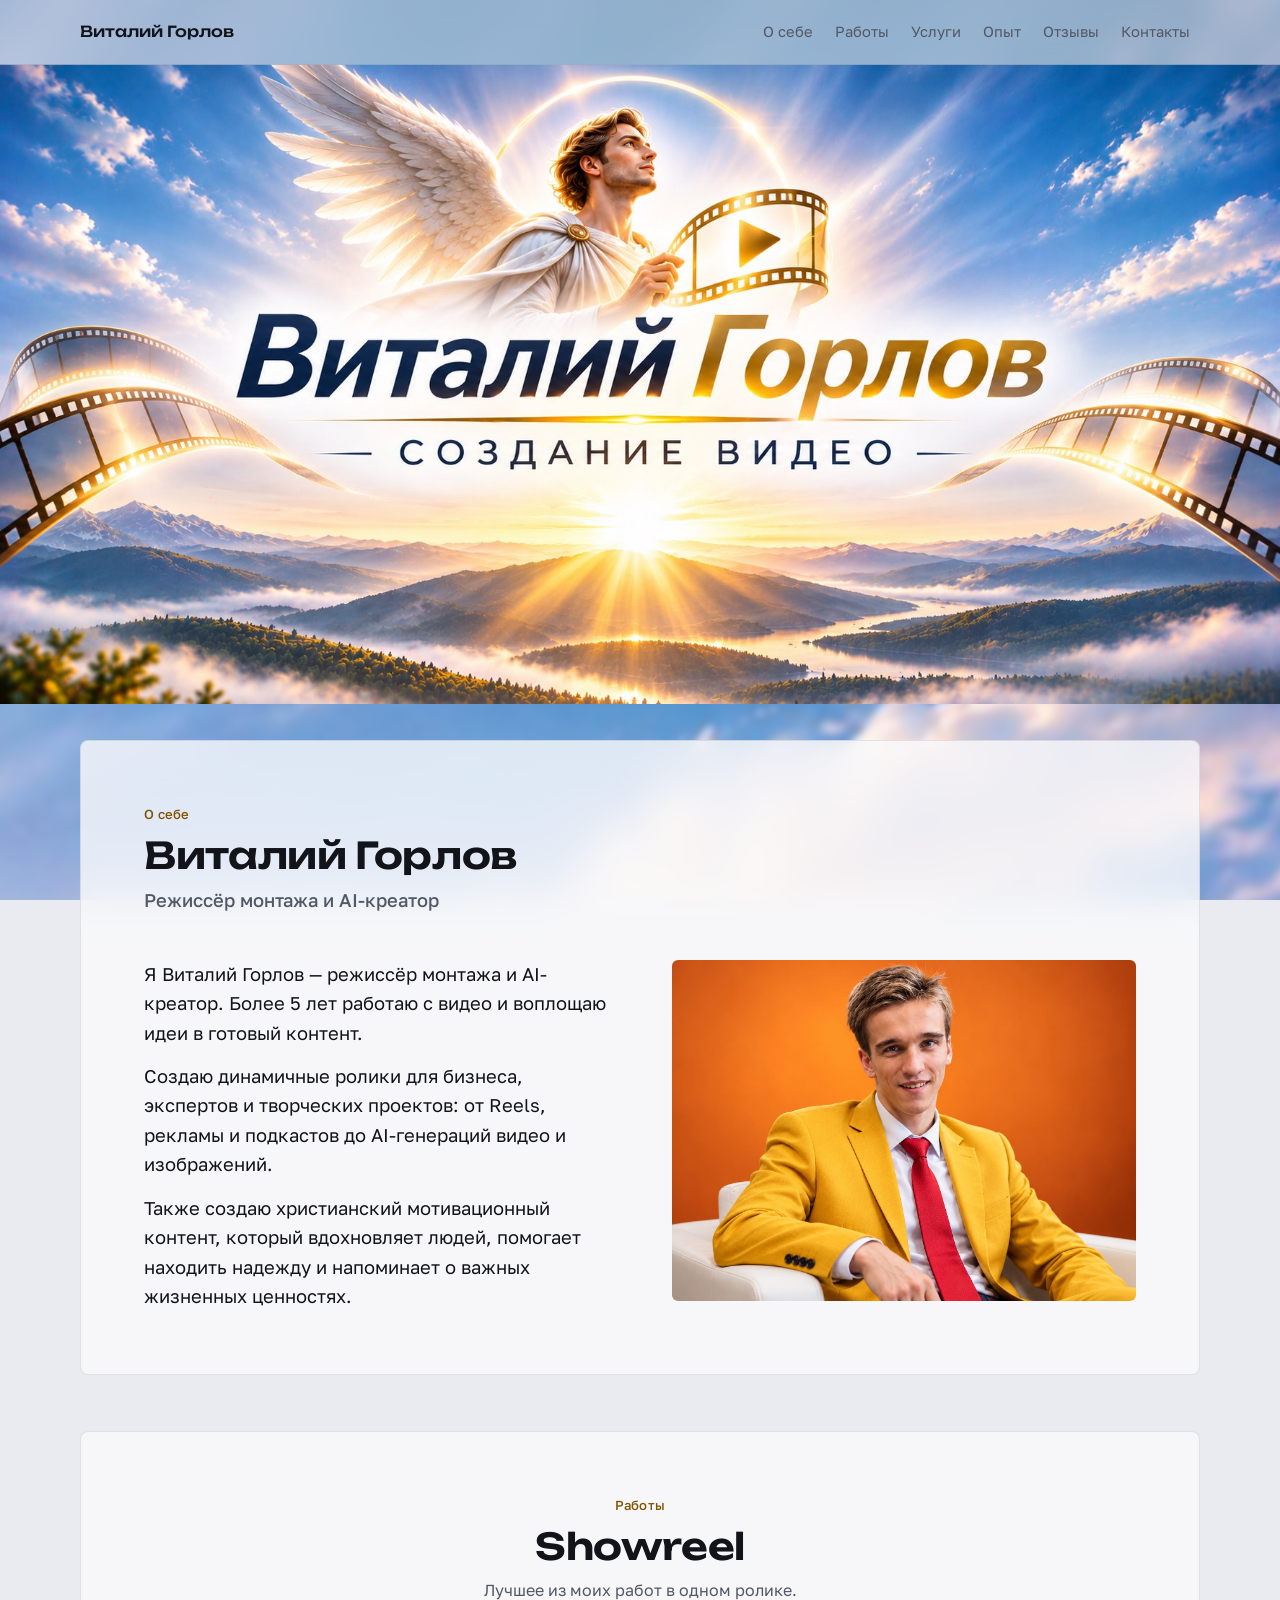
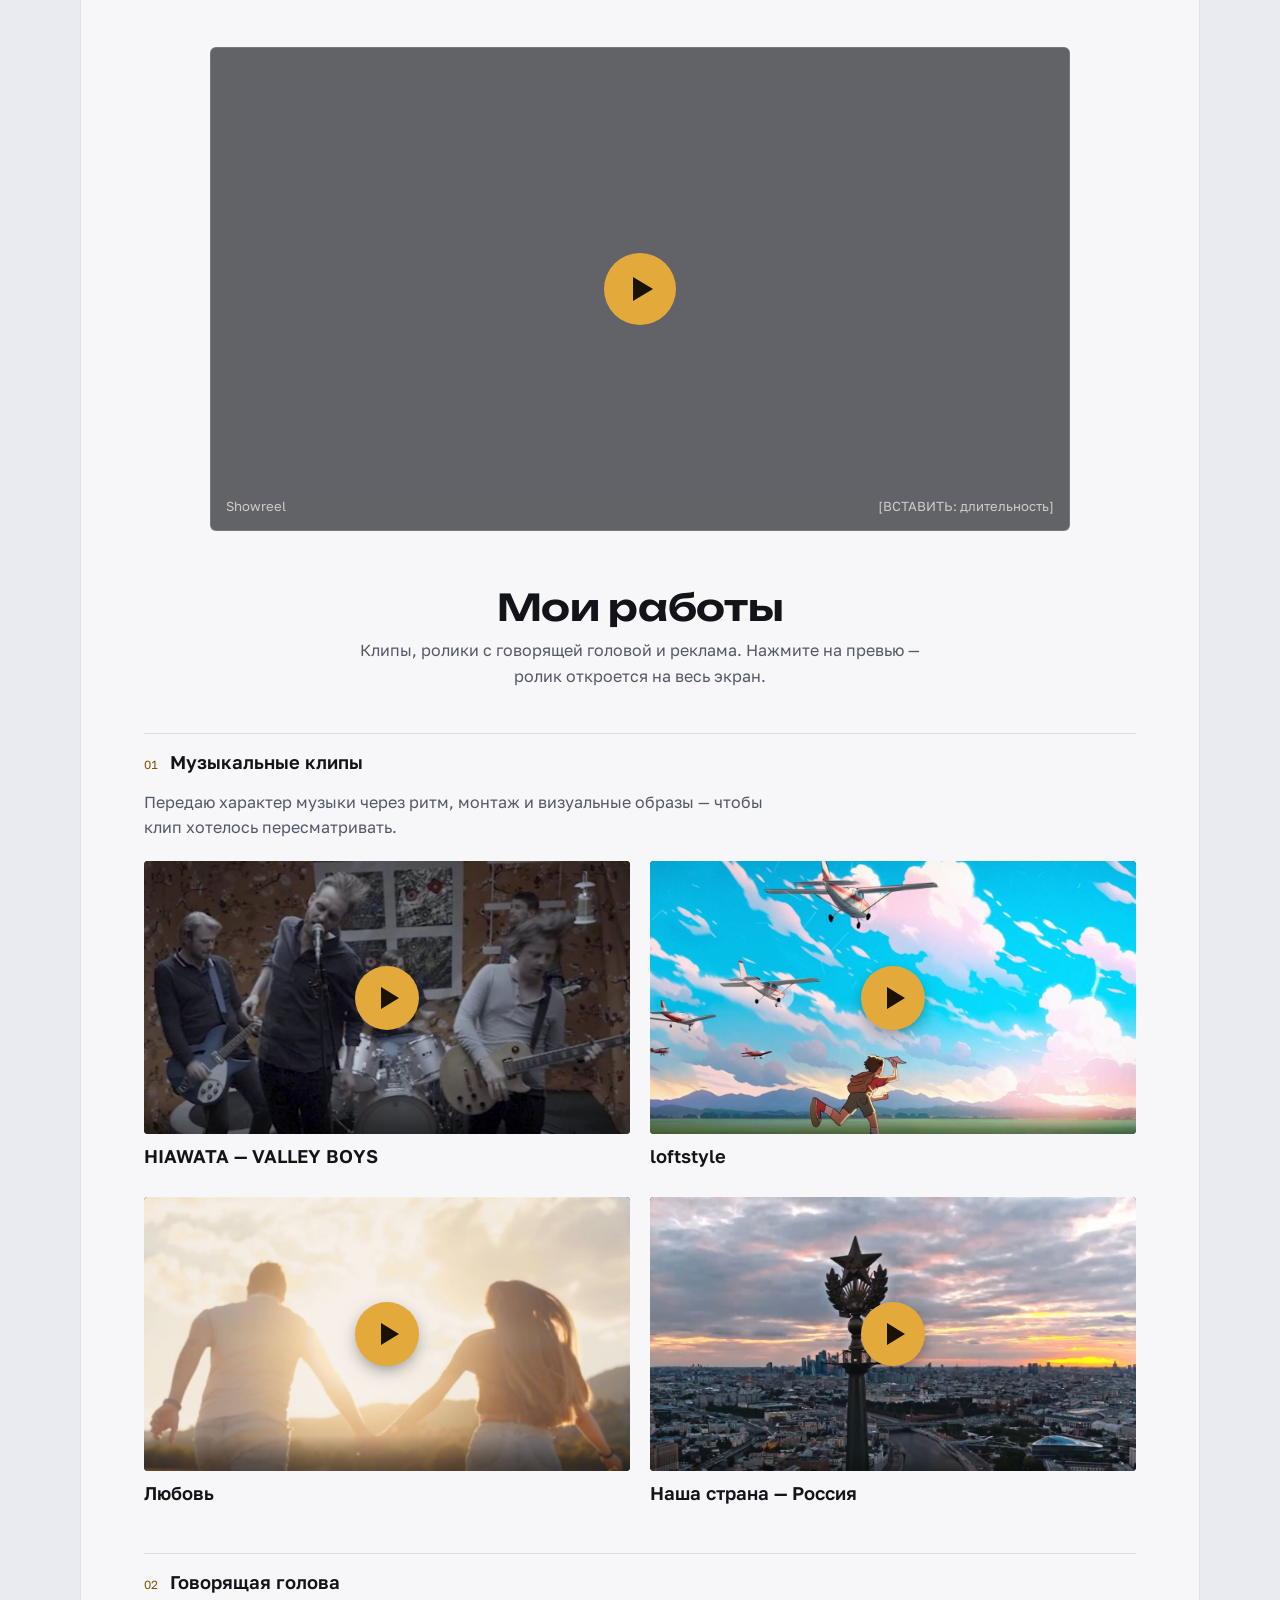
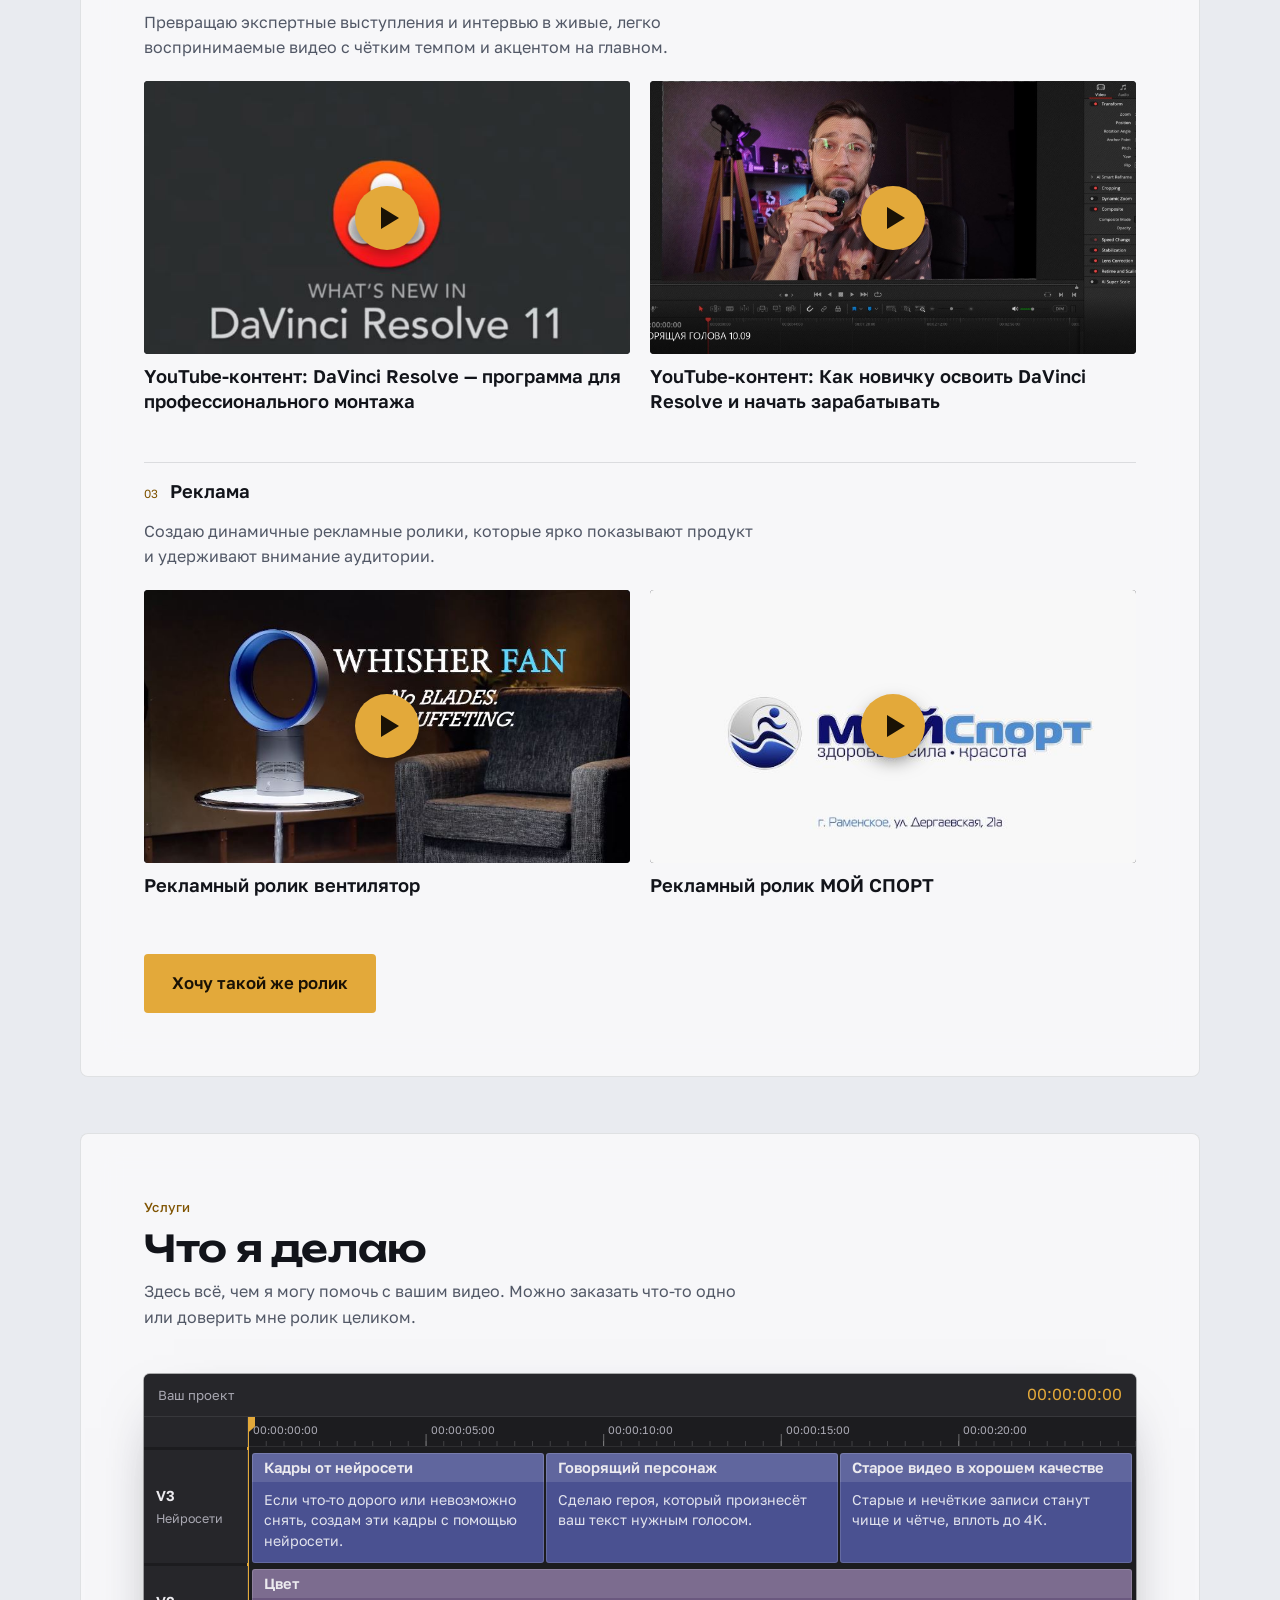
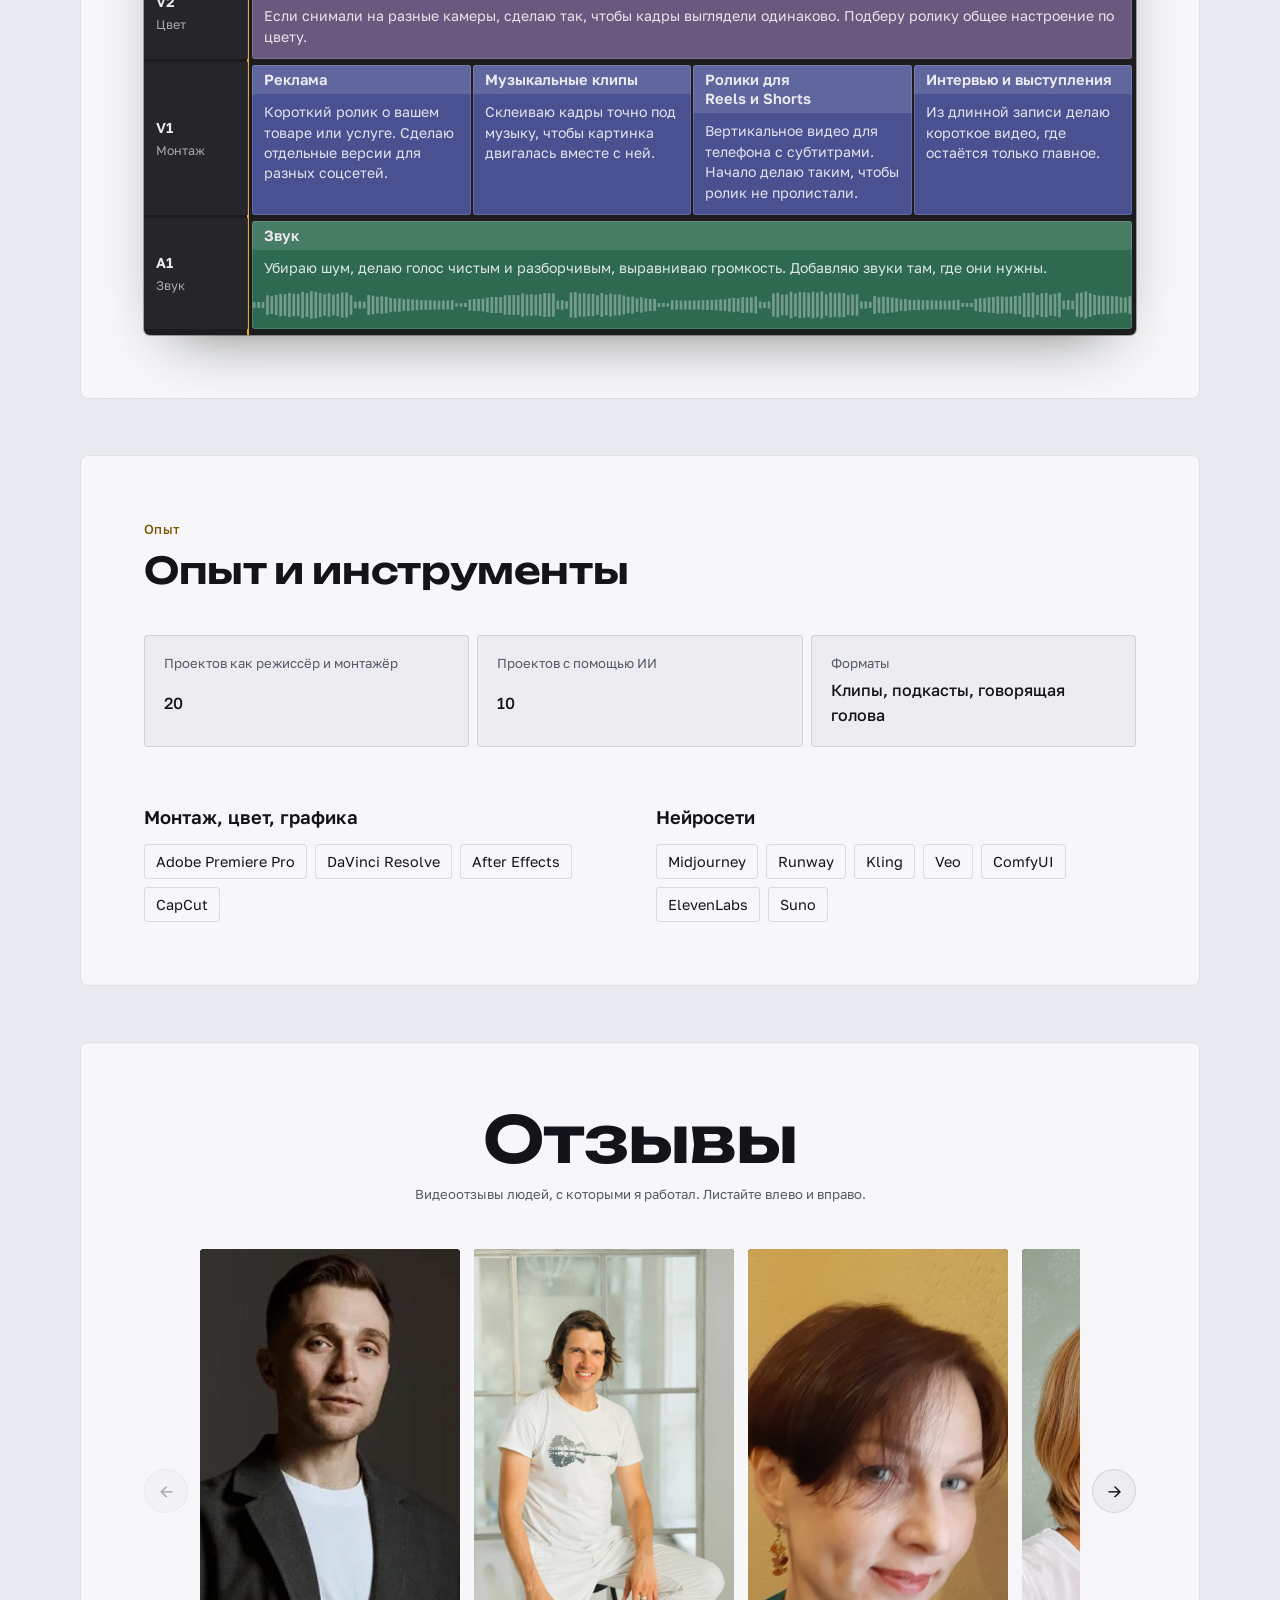
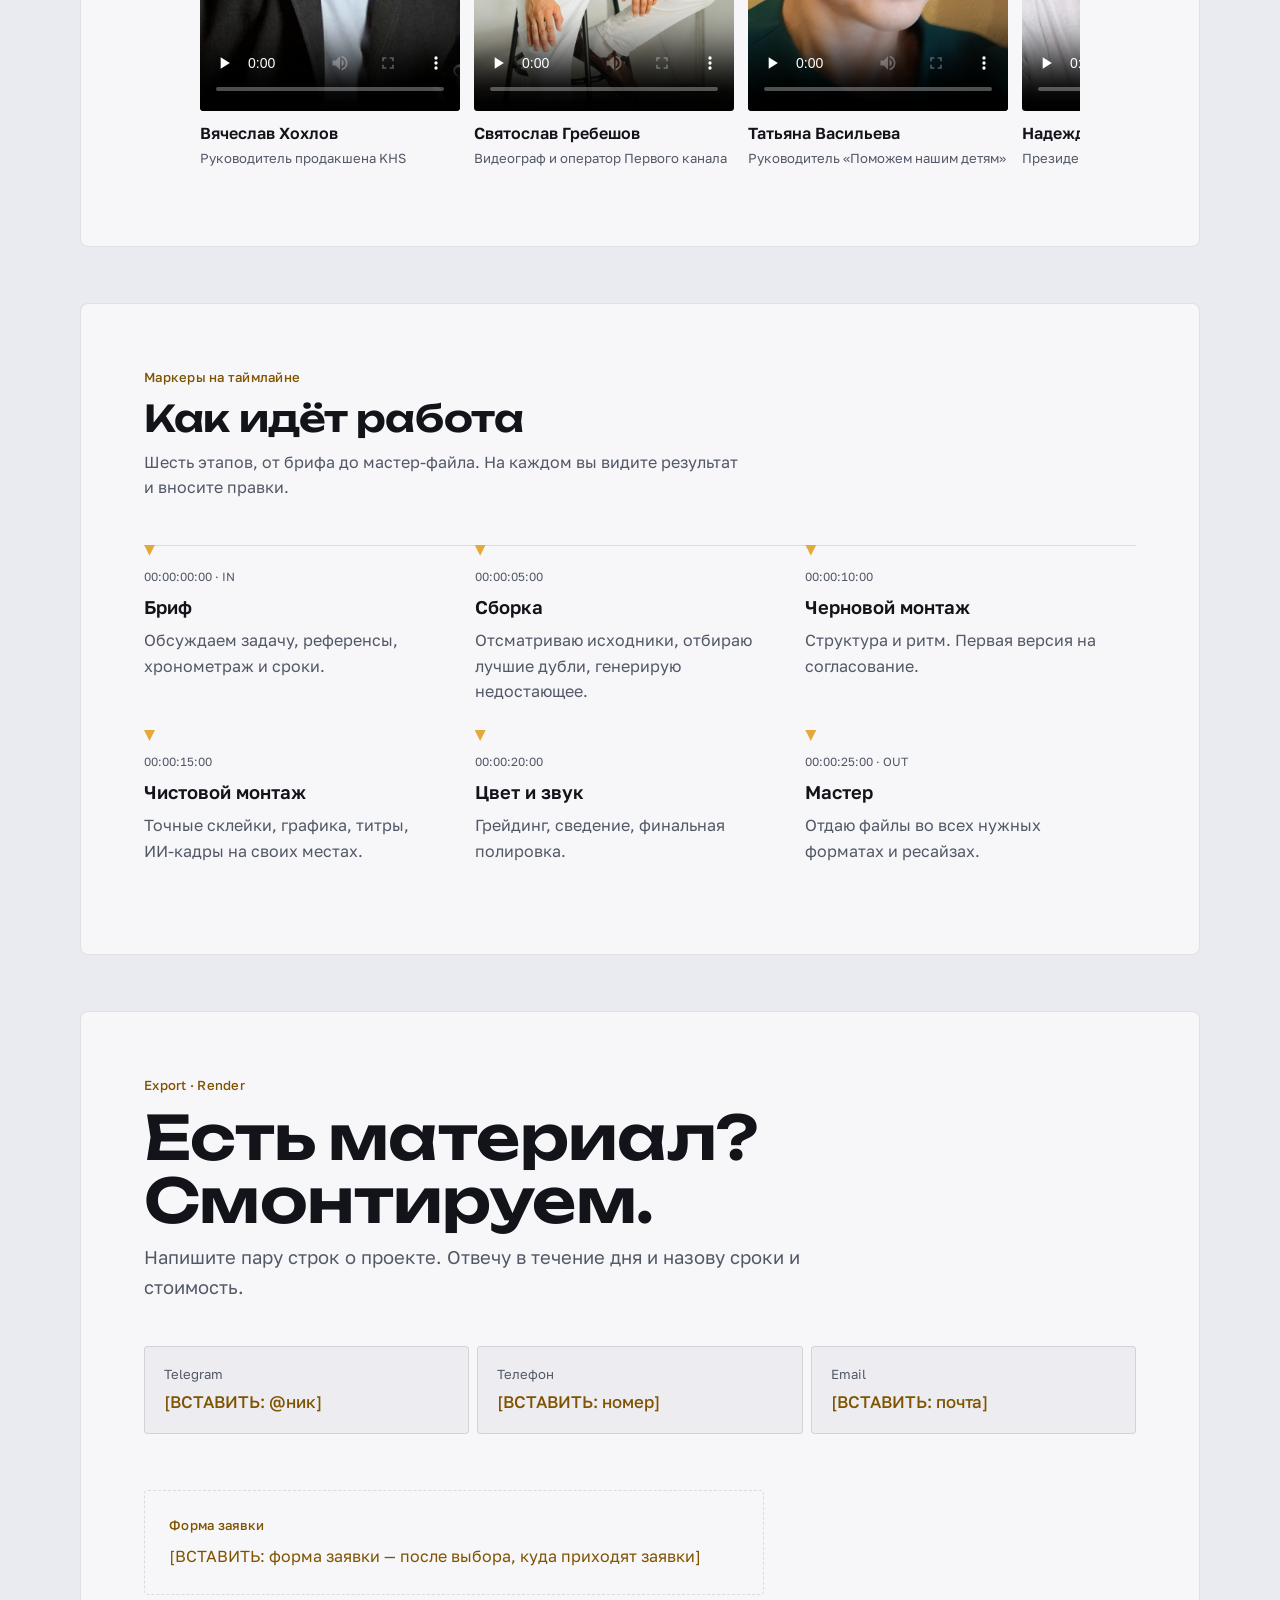
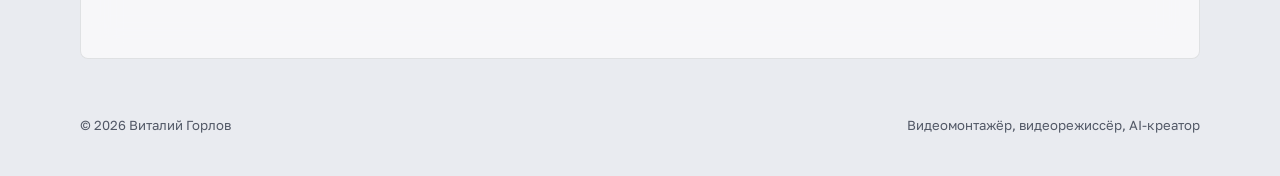
==== index.html @ f4f794f4 "Услуги: монтажная лента в стиле Premiere, простые тексты, указатель едет при прокрутке Co-Authored-B" ====
<!doctype html>
<html lang="ru">
<meta charset="utf-8">
<meta name="viewport" content="width=device-width, initial-scale=1">
<title>Виталий Горлов</title>
<meta name="claude:viewport-fit-sides" content="cover">
<meta name="description" content="Виталий Горлов — режиссёр монтажа и ИИ-креатор.">
<link rel="preconnect" href="https://fonts.googleapis.com">
<link rel="preconnect" href="https://fonts.gstatic.com" crossorigin>
<link rel="stylesheet" href="https://fonts.googleapis.com/css2?family=Unbounded:wght@500;600&family=Golos+Text:wght@400;500;600&display=swap">
<link rel="stylesheet" href="assets/site.css">

<!-- Сцена за страницей: баннер с ангелом на первом экране, при прокрутке он растворяется и остаётся небо. Разделы проплывают над сценой. -->
<div class="space" aria-hidden="true">
  <img class="space-sky" src="img/sky.jpg" width="1600" height="1153" alt="">
  <img class="space-img" src="img/hero-angel.jpg" width="1774" height="887" alt="" fetchpriority="high">
  <div class="space-floor"></div>
  <div class="space-shade"></div>
</div>

<header class="site-head">
  <div class="wrap bar">
    <a class="brand" href="#top">Виталий Горлов</a>
    <nav aria-label="Разделы страницы">
      <a href="#about">О себе</a>
      <a href="#works">Работы</a>
      <a href="#services">Услуги</a>
      <a href="#experience">Опыт</a>
      <a href="#reviews">Отзывы</a>
      <a href="#contact">Контакты</a>
    </nav>
  </div>
</header>

<main>
<div class="hero" id="top">
  <!-- имя и «Создание видео» нарисованы на баннере; заголовок для поисковиков и экранных дикторов -->
  <h1 class="sr-only">Виталий Горлов — создание видео</h1>
  <a class="cue" href="#about" aria-label="Листать вниз">↓</a>
</div>

<section id="about">
  <div class="wrap">
    <div class="sec-head">
      <span class="label">О себе</span>
      <h2>Виталий Горлов</h2>
      <p class="subtitle">Режиссёр монтажа и AI-креатор</p>
    </div>
    <div class="about">
      <div class="prose">
        <p>Я Виталий Горлов — режиссёр монтажа и AI-креатор. Более 5 лет работаю с видео и воплощаю идеи в готовый контент.</p>
        <p>Создаю динамичные ролики для бизнеса, экспертов и творческих проектов: от Reels, рекламы и подкастов до AI-генераций видео и изображений.</p>
        <p>Также создаю христианский мотивационный контент, который вдохновляет людей, помогает находить надежду и напоминает о важных жизненных ценностях.</p>
      </div>
      <img class="about-photo" src="о%20себе/vitaliy-gorlov.jpg" width="1463" height="1075" alt="Виталий Горлов" loading="lazy">
    </div>
  </div>
</section>

<section id="works">
  <div class="wrap">
    <div class="stack">
      <div class="showreel" id="showreel">
        <div class="sec-head center">
          <span class="label">Работы</span>
          <h2>Showreel</h2>
          <p>Лучшее из моих работ в одном ролике.</p>
        </div>
        <!-- ВСТАВИТЬ: ссылку на showreel (YouTube / VK Видео / Rutube) в href и добавить target="_blank" rel="noopener" -->
        <a class="greet" href="#" aria-label="Смотреть showreel">
          <span class="play" aria-hidden="true"></span>
          <span class="greet-cap"><span>Showreel</span><span>[ВСТАВИТЬ: длительность]</span></span>
        </a>
      </div>

      <div>
      <div class="sec-head center">
        <h2>Мои работы</h2>
        <p>Клипы, ролики с говорящей головой и реклама. Нажмите на превью — ролик откроется на весь экран.</p>
      </div>

      <!-- Три раздела по жанрам. Ролики сжаты для сайта и лежат в works/video: data-src — путь к файлу,
           по клику он сразу играет в плеере на весь экран (assets/works.js). -->
      <div class="genres">
        <div class="genre">
          <div class="genre-head"><span class="tcode">01</span><h3>Музыкальные клипы</h3></div>
          <p class="genre-desc">Передаю характер музыки через ритм, монтаж и визуальные образы — чтобы клип хотелось пересматривать.</p>
          <!-- клипы из папки «портфолио/Музыкальные клипы»; обложки владельца из папки «обложки видео» -->
          <ul class="work-grid two">
            <li><a class="work-card" href="works/video/hiawata.mp4" target="_blank" rel="noopener" data-src="works/video/hiawata.mp4">
              <span class="poster"><img src="img/works/hiawata.jpg" width="1280" height="700" alt="" loading="lazy"><span class="play" aria-hidden="true"></span></span>
              <span class="work-title">HIAWATA — VALLEY BOYS</span>
            </a></li>
            <li><a class="work-card" href="works/video/klip.mp4" target="_blank" rel="noopener" data-src="works/video/klip.mp4">
              <span class="poster"><img src="img/works/klip.jpg" width="1280" height="728" alt="" loading="lazy"><span class="play" aria-hidden="true"></span></span>
              <span class="work-title">loftstyle</span>
            </a></li>
            <li><a class="work-card" href="works/video/lyubov.mp4" target="_blank" rel="noopener" data-src="works/video/lyubov.mp4">
              <span class="poster"><img src="img/works/lyubov.jpg" width="1280" height="643" alt="" loading="lazy"><span class="play" aria-hidden="true"></span></span>
              <span class="work-title">Любовь</span>
            </a></li>
            <li><a class="work-card" href="works/video/rossiya.mp4" target="_blank" rel="noopener" data-src="works/video/rossiya.mp4">
              <span class="poster"><img src="img/works/rossiya.jpg" width="1280" height="659" alt="" loading="lazy"><span class="play" aria-hidden="true"></span></span>
              <span class="work-title">Наша страна — Россия</span>
            </a></li>
          </ul>
        </div>

        <!-- ролики из папки «портфолио/Говорящая голова»; превью — кадры из роликов -->
        <div class="genre">
          <div class="genre-head"><span class="tcode">02</span><h3>Говорящая голова</h3></div>
          <p class="genre-desc">Превращаю экспертные выступления и интервью в живые, легко воспринимаемые видео с чётким темпом и акцентом на главном.</p>
          <ul class="work-grid two">
            <li><a class="work-card" href="works/video/head-davinci.mp4" target="_blank" rel="noopener" data-src="works/video/head-davinci.mp4">
              <span class="poster"><img src="img/works/head-davinci.jpg" width="726" height="469" alt="" loading="lazy"><span class="play" aria-hidden="true"></span></span>
              <span class="work-title">YouTube-контент: DaVinci Resolve — программа для профессионального монтажа</span>
            </a></li>
            <li><a class="work-card" href="works/video/head-1009.mp4" target="_blank" rel="noopener" data-src="works/video/head-1009.mp4">
              <span class="poster"><img src="img/works/head-1009.jpg" width="1675" height="976" alt="" loading="lazy"><span class="play" aria-hidden="true"></span></span>
              <span class="work-title">YouTube-контент: Как новичку освоить DaVinci Resolve и начать зарабатывать</span>
            </a></li>
          </ul>
        </div>

        <!-- ролики из папки «портфолио/РЕКЛАМА»; обложки владельца из папки «обложки видео/реклама» -->
        <div class="genre">
          <div class="genre-head"><span class="tcode">03</span><h3>Реклама</h3></div>
          <p class="genre-desc">Создаю динамичные рекламные ролики, которые ярко показывают продукт и удерживают внимание аудитории.</p>
          <ul class="work-grid two">
            <li><a class="work-card" href="works/video/ad-fan.mp4" target="_blank" rel="noopener" data-src="works/video/ad-fan.mp4">
              <span class="poster"><img src="img/works/ad-fan.jpg" width="776" height="433" alt="" loading="lazy"><span class="play" aria-hidden="true"></span></span>
              <span class="work-title">Рекламный ролик вентилятор</span>
            </a></li>
            <li><a class="work-card" href="works/video/ad-sport.mp4" target="_blank" rel="noopener" data-src="works/video/ad-sport.mp4">
              <span class="poster"><img src="img/works/ad-sport.jpg" width="631" height="405" alt="" loading="lazy"><span class="play" aria-hidden="true"></span></span>
              <span class="work-title">Рекламный ролик МОЙ СПОРТ</span>
            </a></li>
          </ul>
        </div>
      </div>
      </div>
      <a class="btn" href="#contact">Хочу такой же ролик</a>
    </div>
  </div>
</section>

<section id="services">
  <div class="wrap">
    <div class="sec-head">
      <span class="label">Услуги</span>
      <h2>Что я делаю</h2>
      <p>Здесь всё, чем я могу помочь с вашим видео. Можно заказать что-то одно или доверить мне ролик целиком.</p>
    </div>

    <!-- Услуги в виде монтажной ленты, как в Premiere Pro: дорожки сверху вниз, клипы слева направо.
         Лента всегда тёмная, как окно программы. На узком экране она листается вбок внутри рамки. -->
    <div class="editor">
      <div class="editor-bar"><span>Ваш проект</span><span class="editor-tc">00:00:24:00</span></div>
      <div class="tl-scroll" tabindex="0" role="region" aria-label="Услуги на монтажной ленте">
        <div class="tl">
          <div class="tl-corner" aria-hidden="true"></div>
          <div class="tl-ruler" aria-hidden="true">
            <span style="--at:0">00:00:00:00</span><span style="--at:.2">00:00:05:00</span><span style="--at:.4">00:00:10:00</span><span style="--at:.6">00:00:15:00</span><span style="--at:.8">00:00:20:00</span>
          </div>

          <div class="tl-head"><b>V3</b><span>Нейросети</span></div>
          <div class="tl-lane">
            <div class="tl-clip" style="grid-column:1/5"><h3>Кадры от нейросети</h3><p>Если что-то дорого или невозможно снять, создам эти кадры с помощью нейросети.</p></div>
            <div class="tl-clip" style="grid-column:5/9"><h3>Говорящий персонаж</h3><p>Сделаю героя, который произнесёт ваш текст нужным голосом.</p></div>
            <div class="tl-clip" style="grid-column:9/13"><h3>Старое видео в хорошем качестве</h3><p>Старые и нечёткие записи станут чище и чётче, вплоть до 4K.</p></div>
          </div>

          <div class="tl-head"><b>V2</b><span>Цвет</span></div>
          <div class="tl-lane">
            <div class="tl-clip is-color" style="grid-column:1/13"><h3>Цвет</h3><p>Если снимали на разные камеры, сделаю так, чтобы кадры выглядели одинаково. Подберу ролику общее настроение по цвету.</p></div>
          </div>

          <div class="tl-head"><b>V1</b><span>Монтаж</span></div>
          <div class="tl-lane">
            <div class="tl-clip" style="grid-column:1/4"><h3>Реклама</h3><p>Короткий ролик о вашем товаре или услуге. Сделаю отдельные версии для разных соцсетей.</p></div>
            <div class="tl-clip" style="grid-column:4/7"><h3>Музыкальные клипы</h3><p>Склеиваю кадры точно под музыку, чтобы картинка двигалась вместе с ней.</p></div>
            <div class="tl-clip" style="grid-column:7/10"><h3>Ролики для Reels и Shorts</h3><p>Вертикальное видео для телефона с субтитрами. Начало делаю таким, чтобы ролик не пролистали.</p></div>
            <div class="tl-clip" style="grid-column:10/13"><h3>Интервью и выступления</h3><p>Из длинной записи делаю короткое видео, где остаётся только главное.</p></div>
          </div>

          <div class="tl-head"><b>A1</b><span>Звук</span></div>
          <div class="tl-lane">
            <div class="tl-clip is-audio" style="grid-column:1/13">
              <svg class="tl-wave" viewBox="0 0 200 40" preserveAspectRatio="none" aria-hidden="true"><path d="M0.5 17.0V23.0M1.5 16.6V23.4M2.5 16.6V23.4M3.5 9.3V30.7M4.5 10.1V29.9M5.5 8.8V31.2M6.5 7.6V32.4M7.5 8.0V32.0M8.5 6.8V33.2M9.5 7.5V32.5M10.5 7.5V32.5M11.5 5.3V34.7M12.5 6.6V33.4M13.5 4.8V35.2M14.5 5.3V34.7M15.5 6.7V33.3M16.5 8.1V31.9M17.5 7.0V33.0M18.5 8.7V31.3M19.5 7.6V32.4M20.5 6.2V33.8M21.5 6.2V33.8M22.5 9.1V30.9M23.5 16.3V23.7M24.5 15.9V24.1M25.5 16.5V23.5M26.5 8.8V31.2M27.5 9.6V30.4M28.5 10.7V29.3M29.5 10.2V29.8M30.5 10.7V29.3M31.5 12.1V27.9M32.5 12.8V27.2M33.5 12.4V27.6M34.5 13.5V26.5M35.5 13.4V26.6M36.5 13.8V26.2M37.5 14.1V25.9M38.5 14.6V25.4M39.5 14.8V25.2M40.5 14.8V25.2M41.5 14.9V25.1M42.5 15.0V25.0M43.5 15.0V25.0M44.5 14.9V25.1M45.5 14.8V25.2M46.5 18.1V21.9M47.5 18.1V21.9M48.5 17.9V22.1M49.5 14.0V26.0M50.5 13.4V26.6M51.5 13.2V26.8M52.5 13.1V26.9M53.5 12.0V28.0M54.5 11.1V28.9M55.5 11.2V28.8M56.5 11.1V28.9M57.5 9.3V30.7M58.5 9.3V30.7M59.5 9.0V31.0M60.5 9.1V30.9M61.5 7.0V33.0M62.5 8.3V31.7M63.5 8.0V32.0M64.5 8.7V31.3M65.5 7.9V32.1M66.5 6.8V33.2M67.5 6.9V33.1M68.5 7.0V33.0M69.5 15.3V24.7M70.5 14.6V25.4M71.5 15.9V24.1M72.5 6.2V33.8M73.5 5.6V34.4M74.5 7.2V32.8M75.5 7.0V33.0M76.5 7.6V32.4M77.5 7.5V32.5M78.5 9.3V30.7M79.5 6.7V33.3M80.5 8.7V31.3M81.5 7.3V32.7M82.5 8.4V31.6M83.5 8.4V31.6M84.5 9.5V30.5M85.5 10.8V29.2M86.5 10.5V29.5M87.5 12.4V27.6M88.5 11.4V28.6M89.5 12.8V27.2M90.5 13.2V26.8M91.5 13.2V26.8M92.5 17.9V22.1M93.5 17.9V22.1M94.5 18.1V21.9M95.5 14.7V25.3M96.5 14.8V25.2M97.5 14.9V25.1M98.5 15.0V25.0M99.5 15.0V25.0M100.5 15.0V25.0M101.5 14.9V25.1M102.5 14.7V25.3M103.5 14.5V25.5M104.5 14.5V25.5M105.5 14.2V25.8M106.5 13.7V26.3M107.5 13.5V26.5M108.5 12.7V27.3M109.5 12.0V28.0M110.5 12.7V27.3M111.5 11.2V28.8M112.5 11.8V28.2M113.5 11.4V28.6M114.5 10.6V29.4M115.5 16.0V24.0M116.5 16.6V23.4M117.5 16.2V23.8M118.5 7.3V32.7M119.5 6.5V33.5M120.5 8.6V31.4M121.5 8.2V31.8M122.5 5.2V34.8M123.5 7.1V32.9M124.5 5.5V34.5M125.5 5.8V34.2M126.5 6.5V33.5M127.5 5.4V34.6M128.5 6.4V33.6M129.5 5.1V34.9M130.5 8.0V32.0M131.5 6.1V33.9M132.5 6.9V33.1M133.5 6.3V33.7M134.5 6.6V33.4M135.5 9.3V30.7M136.5 8.2V31.8M137.5 8.0V32.0M138.5 16.1V23.9M139.5 15.9V24.1M140.5 16.7V23.3M141.5 10.0V30.0M142.5 11.4V28.6M143.5 10.6V29.4M144.5 11.1V28.9M145.5 11.8V28.2M146.5 12.5V27.5M147.5 13.6V26.4M148.5 13.2V26.8M149.5 14.1V25.9M150.5 14.4V25.6M151.5 14.3V25.7M152.5 14.7V25.3M153.5 14.8V25.2M154.5 14.9V25.1M155.5 15.0V25.0M156.5 15.0V25.0M157.5 14.9V25.1M158.5 14.9V25.1M159.5 14.7V25.3M160.5 14.3V25.7M161.5 17.9V22.1M162.5 17.8V22.2M163.5 17.7V22.3M164.5 13.2V26.8M165.5 12.3V27.7M166.5 12.6V27.4M167.5 11.3V28.7M168.5 11.0V29.0M169.5 10.4V29.6M170.5 10.5V29.5M171.5 10.7V29.3M172.5 10.7V29.3M173.5 9.7V30.3M174.5 9.8V30.2M175.5 6.7V33.3M176.5 7.0V33.0M177.5 6.2V33.8M178.5 9.0V31.0M179.5 7.0V33.0M180.5 6.5V33.5M181.5 8.3V31.7M182.5 7.6V32.4M183.5 6.3V33.7M184.5 15.3V24.7M185.5 14.5V25.5M186.5 15.4V24.6M187.5 7.0V33.0M188.5 6.3V33.7M189.5 5.1V34.9M190.5 6.9V33.1M191.5 8.9V31.1M192.5 9.5V30.5M193.5 9.8V30.2M194.5 9.8V30.2M195.5 10.2V29.8M196.5 10.3V29.7M197.5 11.3V28.7M198.5 11.6V28.4M199.5 10.3V29.7"/></svg>
              <h3>Звук</h3><p>Убираю шум, делаю голос чистым и разборчивым, выравниваю громкость. Добавляю звуки там, где они нужны.</p>
            </div>
          </div>

          <!-- указатель воспроизведения: едет слева направо, пока листаете страницу (assets/timeline.js) -->
          <div class="tl-playzone" aria-hidden="true"><div class="playhead"></div></div>
        </div>
      </div>
    </div>
    <p class="tl-hint">Листайте ленту вправо →</p>
  </div>
</section>

<section id="experience">
  <div class="wrap">
    <div class="sec-head">
      <span class="label">Опыт</span>
      <h2>Опыт и инструменты</h2>
    </div>
    <div class="stack">
      <dl class="facts">
        <div><dt>Проектов как режиссёр и монтажёр</dt><dd>20</dd></div>
        <div><dt>Проектов с помощью ИИ</dt><dd>10</dd></div>
        <div><dt>Форматы</dt><dd>Клипы, подкасты, говорящая голова</dd></div>
      </dl>
      <div class="tools">
        <div>
          <h3>Монтаж, цвет, графика</h3>
          <ul>
            <li>Adobe Premiere Pro</li>
            <li>DaVinci Resolve</li>
            <li>After Effects</li>
            <li>CapCut</li>
          </ul>
        </div>
        <div>
          <h3>Нейросети</h3>
          <ul>
            <li>Midjourney</li>
            <li>Runway</li>
            <li>Kling</li>
            <li>Veo</li>
            <li>ComfyUI</li>
            <li>ElevenLabs</li>
            <li>Suno</li>
          </ul>
        </div>
      </div>
    </div>
  </div>
</section>

<section id="reviews">
  <div class="wrap">
    <div class="sec-head center reviews-head">
      <h2>Отзывы</h2>
      <p>Видеоотзывы людей, с которыми я работал. Листайте влево и вправо.</p>
    </div>
    <div class="reel">
      <button class="reel-btn" type="button" data-dir="-1" aria-label="Предыдущие отзывы">←</button>
      <ul class="reel-track">
        <li class="reel-item">
          <video controls playsinline preload="none" poster="reviews/posters/khokhlov.jpg" src="reviews/video/khokhlov.mp4" aria-label="Видеоотзыв: Вячеслав Хохлов"></video>
          <span class="reel-cap"><b>Вячеслав Хохлов</b><span>Руководитель продакшена KHS</span></span>
        </li>
        <li class="reel-item">
          <video controls playsinline preload="none" poster="reviews/posters/grebeshov.jpg" src="reviews/video/grebeshov.mp4" aria-label="Видеоотзыв: Святослав Гребешов"></video>
          <span class="reel-cap"><b>Святослав Гребешов</b><span>Видеограф и оператор Первого канала</span></span>
        </li>
        <li class="reel-item">
          <video controls playsinline preload="none" poster="reviews/posters/vasilyeva.jpg" src="reviews/video/vasilyeva.mp4" aria-label="Видеоотзыв: Татьяна Васильева"></video>
          <span class="reel-cap"><b>Татьяна Васильева</b><span>Руководитель «Поможем нашим детям»</span></span>
        </li>
        <li class="reel-item">
          <video controls playsinline preload="none" poster="reviews/posters/panfenova.jpg" src="reviews/video/panfenova.mp4" aria-label="Видеоотзыв: Надежда Панфенова"></video>
          <span class="reel-cap"><b>Надежда Панфенова</b><span>Президент КРОО «Я МОГУ»</span></span>
        </li>
        <li class="reel-item">
          <video controls playsinline preload="none" poster="reviews/posters/konokorovy.jpg" src="reviews/video/konokorovy.mp4" aria-label="Видеоотзыв: Михаил и Мария Конокоровы"></video>
          <span class="reel-cap"><b>Михаил и Мария Конокоровы</b><span>Миссионеры</span></span>
        </li>
        <li class="reel-item">
          <video controls playsinline preload="none" poster="reviews/posters/kayava.jpg" src="reviews/video/kayava.mp4" aria-label="Видеоотзыв: Симон Каява"></video>
          <span class="reel-cap"><b>Симон Каява</b><span>Актёр и ведущий мероприятий</span></span>
        </li>
        <li class="reel-item">
          <video controls playsinline preload="none" poster="reviews/posters/lebedeva.jpg" src="reviews/video/lebedeva.mp4" aria-label="Видеоотзыв: Ольга Лебедева"></video>
          <span class="reel-cap"><b>Ольга Лебедева</b><span>Экономист</span></span>
        </li>
        <li class="reel-item">
          <video controls playsinline preload="none" poster="reviews/posters/gorbacheva.jpg" src="reviews/video/gorbacheva.mp4" aria-label="Видеоотзыв: Анна Горбачева"></video>
          <span class="reel-cap"><b>Анна Горбачева</b><span>Воспитатель</span></span>
        </li>
        <li class="reel-item">
          <video controls playsinline preload="none" poster="reviews/posters/molodyakova.jpg" src="reviews/video/molodyakova.mp4" aria-label="Видеоотзыв: Мария Молодякова"></video>
          <span class="reel-cap"><b>Мария Молодякова</b><span>Учитель математики</span></span>
        </li>
      </ul>
      <button class="reel-btn" type="button" data-dir="1" aria-label="Следующие отзывы">→</button>
    </div>
  </div>
</section>

<section id="process">
  <div class="wrap">
    <div class="sec-head">
      <span class="label">Маркеры на таймлайне</span>
      <h2>Как идёт работа</h2>
      <p>Шесть этапов, от брифа до мастер‑файла. На каждом вы видите результат и вносите правки.</p>
    </div>
    <ol class="process">
      <li><span class="tcode">00:00:00:00 · IN</span><h3>Бриф</h3><p>Обсуждаем задачу, референсы, хронометраж и сроки.</p></li>
      <li><span class="tcode">00:00:05:00</span><h3>Сборка</h3><p>Отсматриваю исходники, отбираю лучшие дубли, генерирую недостающее.</p></li>
      <li><span class="tcode">00:00:10:00</span><h3>Черновой монтаж</h3><p>Структура и ритм. Первая версия на согласование.</p></li>
      <li><span class="tcode">00:00:15:00</span><h3>Чистовой монтаж</h3><p>Точные склейки, графика, титры, ИИ‑кадры на своих местах.</p></li>
      <li><span class="tcode">00:00:20:00</span><h3>Цвет и звук</h3><p>Грейдинг, сведение, финальная полировка.</p></li>
      <li><span class="tcode">00:00:25:00 · OUT</span><h3>Мастер</h3><p>Отдаю файлы во всех нужных форматах и ресайзах.</p></li>
    </ol>
  </div>
</section>

<section id="contact" class="contact">
  <div class="wrap">
    <div class="sec-head">
      <span class="label">Export · Render</span>
      <h2>Есть материал? Смонтируем.</h2>
      <p>Напишите пару строк о проекте. Отвечу в течение дня и назову сроки и стоимость.</p>
    </div>
    <div class="stack">
      <div class="links">
        <div><span>Telegram</span><b class="todo">[ВСТАВИТЬ: @ник]</b></div>
        <div><span>Телефон</span><b class="todo">[ВСТАВИТЬ: номер]</b></div>
        <div><span>Email</span><b class="todo">[ВСТАВИТЬ: почта]</b></div>
      </div>

      <!-- Форма заявки: имя, способ связи, тип ролика, описание задачи. Собрать после выбора хранилища заявок. -->
      <div class="form-todo">
        <span class="label">Форма заявки</span>
        <p class="todo">[ВСТАВИТЬ: форма заявки — после выбора, куда приходят заявки]</p>
      </div>
    </div>
  </div>
</section>
</main>

<footer class="wrap">
  <span>© 2026 Виталий Горлов</span>
  <span>Видеомонтажёр, видеорежиссёр, AI-креатор</span>
</footer>
<!-- плеер работ: открывается поверх страницы на весь экран -->
<div class="player" id="player" role="dialog" aria-modal="true" aria-label="Просмотр ролика" hidden>
  <button class="player-close" type="button" aria-label="Закрыть ролик">✕</button>
  <video class="player-video" controls playsinline preload="none" hidden></video>
  <iframe class="player-frame" title="Ролик" allow="autoplay; fullscreen" allowfullscreen></iframe>
</div>

<script src="assets/space.js"></script>
<script src="assets/reel.js"></script>
<script src="assets/works.js"></script>
<script src="assets/timeline.js"></script>
---- assets/site.css ----
/* Layout: за страницей закреплена сцена — затемнённый баннер и сетка-пол в перспективе.
   Разделы — полупрозрачные панели, которые проплывают над сценой; при прокрутке сцена приближается и темнеет (assets/space.js). */
:root {
  --bg: #e9ebf0;
  --panel: rgba(250, 250, 252, 0.8);
  --panel-line: rgba(18, 20, 26, 0.1);
  --cell: rgba(18, 20, 26, 0.04);
  --ink: #12141a;
  --muted: #525866;
  --line: rgba(18, 20, 26, 0.12);
  --accent: #e3a93a;
  --accent-ink: #7f5300;
  --on-accent: #1a1205;
  --img-filter: saturate(0.9);
  --shade-top: rgba(233, 235, 240, 0);
  --shade-bottom: rgba(233, 235, 240, 0.94);
  --floor-line: rgba(127, 83, 0, 0.28);

  --f-display: "Unbounded", "Arial Black", sans-serif;
  --f-body: "Golos Text", "Segoe UI", Roboto, Arial, sans-serif;

  --s-2: clamp(1.5rem, 3.2vw, 2.3rem);
  --s-3: 1.15rem;
  --s-4: 1rem;
  --s-5: 0.82rem;
  --wrap: 1120px;
  --head-h: 64px;
  --ease: cubic-bezier(0.16, 1, 0.3, 1);
}
@media (prefers-color-scheme: dark) {
  :root:not([data-theme="light"]) {
    color-scheme: dark;
    --bg: #04050a;
    --panel: rgba(6, 8, 14, 0.72);
    --panel-line: rgba(255, 255, 255, 0.1);
    --cell: rgba(255, 255, 255, 0.04);
    --ink: #f1efe9;
    --muted: #a4a8b4;
    --line: rgba(255, 255, 255, 0.12);
    --accent: #e8b54a;
    --accent-ink: #f0c25e;
    --img-filter: brightness(0.62) saturate(0.85);
    --shade-top: rgba(4, 5, 10, 0.2);
    --shade-bottom: rgba(4, 5, 10, 0.96);
    --floor-line: rgba(232, 181, 74, 0.24);
  }
}
:root[data-theme="dark"] {
  color-scheme: dark;
  --bg: #04050a;
  --panel: rgba(6, 8, 14, 0.72);
  --panel-line: rgba(255, 255, 255, 0.1);
  --cell: rgba(255, 255, 255, 0.04);
  --ink: #f1efe9;
  --muted: #a4a8b4;
  --line: rgba(255, 255, 255, 0.12);
  --accent: #e8b54a;
  --accent-ink: #f0c25e;
  --img-filter: brightness(0.62) saturate(0.85);
  --shade-top: rgba(4, 5, 10, 0.2);
  --shade-bottom: rgba(4, 5, 10, 0.96);
  --floor-line: rgba(232, 181, 74, 0.24);
}

* { box-sizing: border-box; }
html { scroll-behavior: smooth; }
body {
  margin: 0;
  background: var(--bg);
  color: var(--ink);
  font-family: var(--f-body);
  font-size: var(--s-4);
  line-height: 1.6;
  padding-left: max(16px, env(safe-area-inset-left, 0px));
  padding-right: max(16px, env(safe-area-inset-right, 0px));
}
.wrap { max-width: var(--wrap); margin-inline: auto; }
a { color: inherit; }
a:focus-visible, button:focus-visible, video:focus-visible { outline: 2px solid var(--accent); outline-offset: 3px; border-radius: 4px; }
h1, h2, h3 { margin: 0; text-wrap: balance; }
h1, h2 { font-family: var(--f-display); font-weight: 600; letter-spacing: -0.01em; }
.label { font-size: var(--s-5); font-weight: 500; letter-spacing: 0.02em; color: var(--accent-ink); }
/* плейсхолдер, который владелец должен заменить */
.todo { color: var(--accent-ink); }

/* ——— Сцена ——— */
/* --p: 0 у верха страницы, 1 через полтора экрана прокрутки; --y: смещение сетки-пола */
.space { position: fixed; inset: 0; z-index: -1; overflow: hidden; background: var(--bg); }
/* небо под баннером: вырезано из того же кадра; лёгкое размытие прячет увеличение, scale — размытые края */
.space-sky {
  position: absolute; inset: 0;
  width: 100%; height: 100%;
  object-fit: cover;
  filter: var(--img-filter) blur(3px);
  transform: scale(1.05);
}
/* баннер с ангелом показывается без затемнения и растворяется за первые ~60% экрана прокрутки */
.space-img {
  position: absolute; inset: 0;
  width: 100%; height: 100%;
  object-fit: cover; object-position: 50% 42%;
  opacity: calc(1 - var(--p, 0) * 2.5);
  transform-origin: 50% 42%;
  transform: translateY(calc(var(--p, 0) * -4%)) scale(calc(1 + var(--p, 0) * 0.14));
}
.space-floor {
  position: absolute; left: -50%; right: -50%; bottom: -8%; height: 48%;
  background-image:
    linear-gradient(var(--floor-line) 1px, transparent 1px),
    linear-gradient(90deg, var(--floor-line) 1px, transparent 1px);
  background-size: 72px 72px;
  background-position: 50% calc(var(--y, 0) * 1px);
  transform-origin: bottom;
  transform: perspective(420px) rotateX(62deg);
  -webkit-mask-image: linear-gradient(transparent, #000 65%);
  mask-image: linear-gradient(transparent, #000 65%);
  opacity: calc(var(--p, 0) * 1.5);
}
/* пол и тень появляются только при прокрутке, чтобы первый экран был чистым баннером */
.space-shade {
  position: absolute; inset: 0;
  background: linear-gradient(to bottom, var(--shade-top) 0%, transparent 28%, var(--shade-bottom) 94%);
  opacity: calc(var(--p, 0) * 3);
}
.space-shade::after {
  content: ""; position: absolute; inset: 0;
  background: var(--bg);
  opacity: calc(var(--p, 0) * 0.5);
}
/* на узком или вертикальном экране cover срезал бы имя — показываем баннер целиком сверху */
@media (max-aspect-ratio: 3/2) {
  .space-img { inset: var(--head-h) 0 auto 0; height: auto; object-fit: fill; }
  .space-shade { background: linear-gradient(to bottom, var(--shade-top) 0%, transparent 20%, var(--shade-bottom) 62%); }
}

/* ——— Шапка ——— */
.site-head {
  position: fixed; top: 0; left: 0; right: 0; z-index: 10;
  padding-left: max(16px, env(safe-area-inset-left, 0px));
  padding-right: max(16px, env(safe-area-inset-right, 0px));
  background: color-mix(in srgb, var(--bg) 60%, transparent);
  -webkit-backdrop-filter: blur(14px); backdrop-filter: blur(14px);
  border-bottom: 1px solid var(--line);
}
.bar {
  min-height: var(--head-h);
  display: flex; flex-wrap: wrap; gap: 4px 24px;
  justify-content: space-between; align-items: center;
}
.brand { font-family: var(--f-display); font-weight: 500; font-size: 0.95rem; text-decoration: none; }
.bar nav { display: flex; gap: 2px; }
.bar nav a {
  padding: 8px 10px;
  font-size: 0.92rem;
  color: var(--muted);
  text-decoration: none;
  border-radius: 4px;
}
.bar nav a:hover { color: var(--ink); background: var(--cell); }

/* ——— Первый экран ——— */
/* первый экран целиком отдан баннеру, разделы начинаются сразу под ним */
.hero {
  position: relative;
  height: 100vh; height: 100svh;
}
.sr-only {
  position: absolute; width: 1px; height: 1px; margin: -1px;
  overflow: hidden; clip: rect(0 0 0 0); white-space: nowrap;
}
.cue {
  position: absolute; left: 50%; top: calc(100svh - 72px);
  width: 44px; height: 44px; margin-left: -22px;
  display: grid; place-items: center;
  border-radius: 50%;
  background: rgba(6, 8, 14, 0.35);
  color: #fff; text-decoration: none; font-size: 1.2rem;
  animation: cue 2.4s var(--ease) infinite;
}
@keyframes cue { 50% { transform: translateY(6px); } }
.btn {
  display: inline-flex; align-items: center; justify-content: center;
  padding: 16px 28px;
  background: var(--accent); color: var(--on-accent);
  font-weight: 600; font-size: 1.05rem;
  text-decoration: none;
  border-radius: 4px;
  transition: transform 0.15s, box-shadow 0.15s;
}
.btn:hover { transform: translateY(-2px); box-shadow: 0 10px 30px -12px var(--accent); }
.btn:focus-visible { outline-color: var(--ink); }

/* превью ролика: тёмное стекло с кнопкой воспроизведения */
.greet {
  position: relative; display: grid; place-items: center;
  aspect-ratio: 16 / 9;
  background: rgba(6, 8, 14, 0.62);
  -webkit-backdrop-filter: blur(12px); backdrop-filter: blur(12px);
  box-shadow: inset 0 0 0 1px rgba(255, 255, 255, 0.14);
  color: #f1efe9;
  text-decoration: none;
  border-radius: 6px;
  overflow: hidden;
}
.play {
  width: 72px; height: 72px; border-radius: 50%;
  background: var(--accent);
  display: grid; place-items: center;
  transition: transform 0.15s;
}
.play::before {
  content: ""; margin-left: 6px;
  border-left: 20px solid var(--on-accent);
  border-top: 12px solid transparent; border-bottom: 12px solid transparent;
}
.greet:hover .play { transform: scale(1.06); }
.greet-cap {
  position: absolute; left: 16px; right: 16px; bottom: 14px;
  display: flex; justify-content: space-between; gap: 4px 12px; flex-wrap: wrap;
  font-size: var(--s-5);
  color: rgba(241, 239, 233, 0.75);
}

/* ——— Разделы: стеклянные панели над сценой ——— */
section { padding-block: clamp(12px, 3vw, 28px); scroll-margin-top: var(--head-h); }section > .wrap {
  padding: clamp(24px, 5vw, 64px);
  background: var(--panel);
  -webkit-backdrop-filter: blur(18px) saturate(1.1); backdrop-filter: blur(18px) saturate(1.1);
  box-shadow: inset 0 0 0 1px var(--panel-line);
  border-radius: 8px;
}
.sec-head { display: grid; gap: 10px; margin-bottom: clamp(28px, 4vw, 44px); }
.sec-head h2 { font-size: var(--s-2); line-height: 1.12; }
.sec-head p { margin: 0; max-width: 60ch; color: var(--muted); }
.sec-head.center { justify-items: center; text-align: center; }
.subtitle { font-size: var(--s-3); font-weight: 500; color: var(--muted); }
/* несколько блоков внутри одного раздела, кнопка — по левому краю */
.stack { display: grid; gap: clamp(36px, 5vw, 56px); }
.stack > .btn { justify-self: start; }

/* о себе */
.about { display: grid; grid-template-columns: 1fr 1fr; gap: clamp(28px, 5vw, 64px); align-items: start; }
.about-photo { display: block; width: 100%; height: auto; border-radius: 6px; }
.prose { max-width: 62ch; display: grid; gap: 14px; font-size: var(--s-3); }
.prose p { margin: 0; }

/* работы: три раздела по жанрам, в каждом сетка из 4 превью с названием */
.showreel { max-width: 860px; width: 100%; margin-inline: auto; display: grid; }
.showreel h3, .tools h3 { font-size: var(--s-3); font-weight: 600; }
.genres { display: grid; gap: clamp(32px, 4.5vw, 48px); }
.genre-head {
  display: flex; align-items: baseline; gap: 12px;
  padding-top: 14px; margin-bottom: 18px;
  border-top: 1px solid var(--line);
}
.genre-head h3 { font-size: var(--s-3); font-weight: 600; }
.genre-head .tcode { color: var(--accent-ink); }
.genre-desc { margin: -6px 0 20px; max-width: 62ch; color: var(--muted); }
.work-grid { list-style: none; margin: 0; padding: 0; display: grid; grid-template-columns: repeat(4, minmax(0, 1fr)); gap: 20px 14px; }
/* крупная сетка 2 × 2 */
.work-grid.two { grid-template-columns: repeat(2, minmax(0, 1fr)); gap: 28px 20px; }
.work-grid.two .poster .play { width: 64px; height: 64px; }
.work-grid.two .poster .play::before { margin-left: 5px; border-left-width: 18px; border-top-width: 11px; border-bottom-width: 11px; }
.work-grid.two .work-title { font-size: var(--s-3); }
.work-card { display: grid; gap: 10px; align-content: start; text-decoration: none; }
a.work-card:focus-visible { outline-offset: 4px; }
.poster {
  position: relative; display: grid; place-items: center;
  aspect-ratio: 16 / 9; overflow: hidden;
  background: #0a0b10;
  box-shadow: inset 0 0 0 1px rgba(255, 255, 255, 0.12);
  border-radius: 4px;
}
.poster img {
  position: absolute; inset: 0; width: 100%; height: 100%; object-fit: cover;
  transition: transform 0.4s var(--ease);
}
.poster .play { position: relative; width: 48px; height: 48px; box-shadow: 0 6px 20px -6px rgba(0, 0, 0, 0.6); }
.poster .play::before { margin-left: 4px; border-left-width: 14px; border-top-width: 9px; border-bottom-width: 9px; }
a.work-card:hover .poster img { transform: scale(1.04); }
a.work-card:hover .play { transform: scale(1.08); }
/* «хлопушка» вместо превью: тёмный кадр с названием и полосами тайм-кода */
.slate { background: linear-gradient(160deg, #1a1c24, #07080c); }
.slate::before {
  content: ""; position: absolute; left: 0; right: 0; top: 0; height: 10px;
  background: repeating-linear-gradient(-45deg, rgba(241, 239, 233, 0.16) 0 8px, transparent 8px 16px);
}
.slate-name {
  position: absolute; left: 12px; right: 12px; bottom: 10px;
  font-family: var(--f-display); font-weight: 500; font-size: 0.82rem; line-height: 1.25;
  color: rgba(241, 239, 233, 0.82);
}
.work-title { font-weight: 600; line-height: 1.35; }
.ai-tag {
  display: inline-block; margin-left: 6px; padding: 1px 7px;
  font-size: 0.72rem; font-weight: 500; vertical-align: 2px;
  color: var(--accent-ink); box-shadow: inset 0 0 0 1px var(--accent); border-radius: 3px;
}
.facts dt, .links span { font-size: var(--s-5); color: var(--muted); }

/* плеер: ролик поверх всей страницы */
.player {
  position: fixed; inset: 0; z-index: 100;
  display: grid; place-items: center;
  padding: 56px max(16px, env(safe-area-inset-right, 0px)) 16px max(16px, env(safe-area-inset-left, 0px));
  background: #000;
}
.player[hidden] { display: none; }
.player-frame, .player-video { width: 100%; height: 100%; border: 0; }
.player-video { object-fit: contain; background: #000; }
.player-frame[hidden], .player-video[hidden] { display: none; }
.player-close {
  position: absolute; top: 8px; right: max(8px, env(safe-area-inset-right, 0px));
  width: 44px; height: 44px;
  border: 0; border-radius: 50%;
  background: rgba(255, 255, 255, 0.12); color: #fff;
  font: 1.1rem var(--f-body); cursor: pointer;
}
.player-close:hover { background: rgba(255, 255, 255, 0.22); }
.player-open, .player-open body { overflow: hidden; }

/* услуги: окно монтажной программы. Оно тёмное в обеих темах, как настоящий экран;
   дорожки сверху вниз, клипы слева направо на сетке из 12 долей. */
.editor {
  --ed-bg: #1c1c1f; --ed-panel: #26262a; --ed-line: rgba(255, 255, 255, 0.08);
  --ed-ink: #ecebef; --ed-muted: #a9a8b2;
  --clip-v: #4a5191; --clip-color: #6a587f; --clip-a: #2e6a50;
  background: var(--ed-bg); color: var(--ed-ink);
  border-radius: 6px; overflow: hidden;
  box-shadow: 0 24px 60px -30px rgba(0, 0, 0, 0.6), 0 0 0 1px rgba(0, 0, 0, 0.3);
}
.editor-bar {
  display: flex; justify-content: space-between; align-items: center; gap: 12px;
  padding: 8px 14px;
  background: var(--ed-panel); border-bottom: 1px solid var(--ed-line);
  font-size: var(--s-5); color: var(--ed-muted);
}
.editor-tc { color: var(--accent); font-size: 1rem; font-variant-numeric: tabular-nums; }
.tl-scroll { overflow-x: auto; overscroll-behavior-x: contain; scrollbar-width: thin; scrollbar-color: #4a4a50 transparent; }
.tl-scroll:focus-visible { outline: 2px solid var(--accent); outline-offset: -2px; }
.tl {
  --head: 104px;
  position: relative;
  display: grid; grid-template-columns: var(--head) minmax(0, 1fr); row-gap: 3px;
  min-width: 880px; padding-bottom: 6px;
}
/* подписи дорожек закреплены слева и не уезжают при прокрутке ленты */
.tl-corner, .tl-head {
  position: sticky; left: 0; z-index: 2;
  background: var(--ed-panel); border-right: 1px solid var(--ed-line);
}
/* линейка тайм-кода: мелкие и крупные риски */
.tl-ruler {
  position: relative; height: 30px;
  border-bottom: 1px solid var(--ed-line);
  background:
    linear-gradient(to right, rgba(255, 255, 255, 0.35) 1px, transparent 1px) 0 100% / 20% 12px repeat-x,
    linear-gradient(to right, rgba(255, 255, 255, 0.16) 1px, transparent 1px) 0 100% / 2% 5px repeat-x;
}
.tl-ruler span {
  position: absolute; top: 4px; left: calc(var(--at) * 100% + 5px);
  font-size: 0.68rem; color: var(--ed-muted); font-variant-numeric: tabular-nums;
}
.tl-head { display: grid; align-content: center; gap: 2px; padding: 10px 12px; }
.tl-head b { font-weight: 600; font-size: 0.9rem; }
.tl-head span { font-size: 0.78rem; color: var(--ed-muted); }
.tl-lane { display: grid; grid-template-columns: repeat(12, minmax(0, 1fr)); gap: 2px; padding: 3px 4px 0; }
.tl-clip {
  position: relative; overflow: hidden;
  min-width: 0; padding: 0 12px 12px;
  background: var(--clip-v);
  border-radius: 3px;
  box-shadow: inset 0 0 0 1px rgba(255, 255, 255, 0.14);
}
/* название клипа — светлая полоска сверху, как подпись клипа в программе */
.tl-clip h3 {
  margin: 0 -12px 8px; padding: 5px 12px;
  background: rgba(255, 255, 255, 0.12);
  font-size: 0.92rem; font-weight: 600; line-height: 1.3;
}
.tl-clip p { position: relative; margin: 0; font-size: 0.88rem; line-height: 1.45; color: rgba(255, 255, 255, 0.84); }
.tl-clip.is-color { background: var(--clip-color); }
.tl-clip.is-audio { background: var(--clip-a); padding-bottom: 50px; }
/* волна звука — полосой под текстом */
.tl-wave {
  position: absolute; left: 0; right: 0; bottom: 6px; width: 100%; height: 36px;
  stroke: rgba(255, 255, 255, 0.34); stroke-width: 0.6; fill: none;
}
/* указатель воспроизведения поверх дорожек, но под закреплёнными подписями */
.tl-playzone { position: absolute; top: 0; bottom: 0; left: var(--head); right: 0; z-index: 1; pointer-events: none; }
.playhead {
  position: absolute; top: 0; bottom: 0; left: 34%;
  width: 2px; margin-left: -1px; background: var(--accent);
}
.playhead::before {
  content: ""; position: absolute; top: 0; left: -6px;
  width: 14px; height: 16px; background: var(--accent);
  clip-path: polygon(0 0, 100% 0, 100% 60%, 50% 100%, 0 60%);
}
.tl-hint { display: none; margin: 10px 0 0; font-size: var(--s-5); color: var(--muted); }
.tcode { font-size: 0.74rem; color: var(--muted); font-variant-numeric: tabular-nums; }

/* опыт и образование */
.facts { display: grid; grid-template-columns: repeat(3, 1fr); gap: 8px; margin: 0; }
.facts div { padding: 18px 20px; background: var(--cell); box-shadow: inset 0 0 0 1px var(--line); border-radius: 4px; display: grid; gap: 4px; }
.facts dd { margin: 0; font-weight: 500; }
.tools { display: grid; grid-template-columns: repeat(2, 1fr); gap: 32px; }
.tools h3 { margin-bottom: 12px; }
.tools ul { list-style: none; margin: 0; padding: 0; display: flex; flex-wrap: wrap; gap: 8px; }
.tools li { font-size: 0.9rem; padding: 6px 12px; box-shadow: inset 0 0 0 1px var(--line); border-radius: 4px; }

/* лента видеоотзывов: прокрутка влево-вправо, карточки 9:16, неформатные видео вписаны целиком */
.reviews-head h2 { font-size: clamp(2.2rem, 6vw, 4rem); line-height: 1.05; }
.reviews-head p { font-size: var(--s-5); }
/* стрелки по краям ленты, на уровне середины видео (подпись под карточкой занимает ~50px) */
.reel { display: grid; grid-template-columns: auto minmax(0, 1fr) auto; gap: 12px; align-items: center; }
.reel-btn {
  margin-bottom: 50px;
  width: 44px; height: 44px;
  border: 0; border-radius: 50%;
  box-shadow: inset 0 0 0 1px var(--line);
  background: var(--cell); color: var(--ink);
  font: 1.1rem var(--f-body);
  cursor: pointer;
}
.reel-btn:hover:not(:disabled) { box-shadow: inset 0 0 0 1px var(--accent); }
.reel-btn:disabled { opacity: 0.35; cursor: default; }
.reel-track {
  display: grid; grid-auto-flow: column; grid-auto-columns: clamp(200px, 24vw, 260px);
  gap: 14px;
  margin: 0; padding: 0 0 14px; list-style: none;
  overflow-x: auto; overscroll-behavior-x: contain;
  scroll-snap-type: x mandatory;
  scrollbar-width: thin; scrollbar-color: var(--line) transparent;
}
.reel-item { scroll-snap-align: start; display: grid; gap: 10px; align-content: start; }
.reel-item video {
  display: block; width: 100%; aspect-ratio: 9 / 16;
  object-fit: contain; background: #04050a;
  border-radius: 4px;
}
.reel-cap { display: grid; gap: 2px; }
.reel-cap b { font-weight: 600; }
.reel-cap span { font-size: var(--s-5); color: var(--muted); }

/* процесс: маркеры на линейке */
.process {
  list-style: none; margin: 0; padding: 0;
  display: grid; grid-template-columns: repeat(3, 1fr);
  border-top: 1px solid var(--line);
}
.process li { position: relative; padding: 22px 24px 26px 0; display: grid; gap: 6px; align-content: start; }
.process li::before {
  content: ""; position: absolute; top: -1px; left: 0;
  width: 11px; height: 11px;
  background: var(--accent);
  clip-path: polygon(0 0, 100% 0, 50% 100%);
}
.process h3 { font-size: var(--s-3); font-weight: 600; }
.process p { margin: 0; color: var(--muted); max-width: 34ch; }

/* контакты */
.contact h2 { font-size: clamp(1.9rem, 5.5vw, 3.8rem); line-height: 1.05; }
.contact .sec-head p { font-size: var(--s-3); }
.links { display: grid; grid-template-columns: repeat(3, 1fr); gap: 8px; }
.links > * {
  display: grid; gap: 4px;
  padding: 18px 20px;
  background: var(--cell);
  box-shadow: inset 0 0 0 1px var(--line);
  border-radius: 4px;
}
.links b { font-weight: 500; font-size: 1.05rem; overflow-wrap: anywhere; }
.form-todo { padding: 24px; border: 1px dashed var(--line); border-radius: 4px; display: grid; gap: 8px; max-width: 62ch; }
.form-todo p { margin: 0; }

footer {
  display: flex; flex-wrap: wrap; justify-content: space-between; gap: 8px 24px;
  padding-block: 28px 40px;
  font-size: var(--s-5); color: var(--muted);
}

@media (max-width: 900px) {
  .about { grid-template-columns: 1fr; }
  .work-grid { grid-template-columns: repeat(2, minmax(0, 1fr)); }
  .tl-hint { display: block; }
  .process { grid-template-columns: 1fr 1fr; }
  .links { grid-template-columns: 1fr; }
}
@media (max-width: 640px) {
  :root { --head-h: 96px; }
  .bar { padding-block: 8px; }
  .bar nav { width: 100%; overflow-x: auto; scrollbar-width: none; margin-inline: -10px; }
  .bar nav a { white-space: nowrap; }
  .process, .tools, .facts { grid-template-columns: 1fr; }
  /* на маленьком превью название наезжает на кнопку — оно и так подписано под карточкой */
  .slate-name { display: none; }
  .tl { --head: 88px; min-width: 820px; }
  .tl-head { padding: 8px 10px; }
  .work-grid.two { gap: 20px 12px; }
  .work-grid.two .poster .play { width: 44px; height: 44px; }
  .work-grid.two .poster .play::before { margin-left: 4px; border-left-width: 13px; border-top-width: 8px; border-bottom-width: 8px; }
  .work-grid.two .work-title { font-size: var(--s-4); }
}
@media (max-width: 480px) {
  .btn, .stack > .btn { width: 100%; justify-self: stretch; }
  .play { width: 60px; height: 60px; }
}
/* узкий или вертикальный экран: баннер показан целиком сверху (его высота — половина ширины окна),
   разделы начинаются сразу под ним. Стоит после основных правил .hero, иначе они его перебивают. */
@media (max-aspect-ratio: 3/2) {
  .hero { height: calc(var(--head-h) + 50vw + 8px); }
  .cue { display: none; }
}
@media (prefers-reduced-motion: reduce) {
  html { scroll-behavior: auto; }
  .space-img { transform: none; }
  .space-floor { background-position: 50% 0; }
  .cue { animation: none; }
  .btn, .play, .poster img { transition: none; }
}
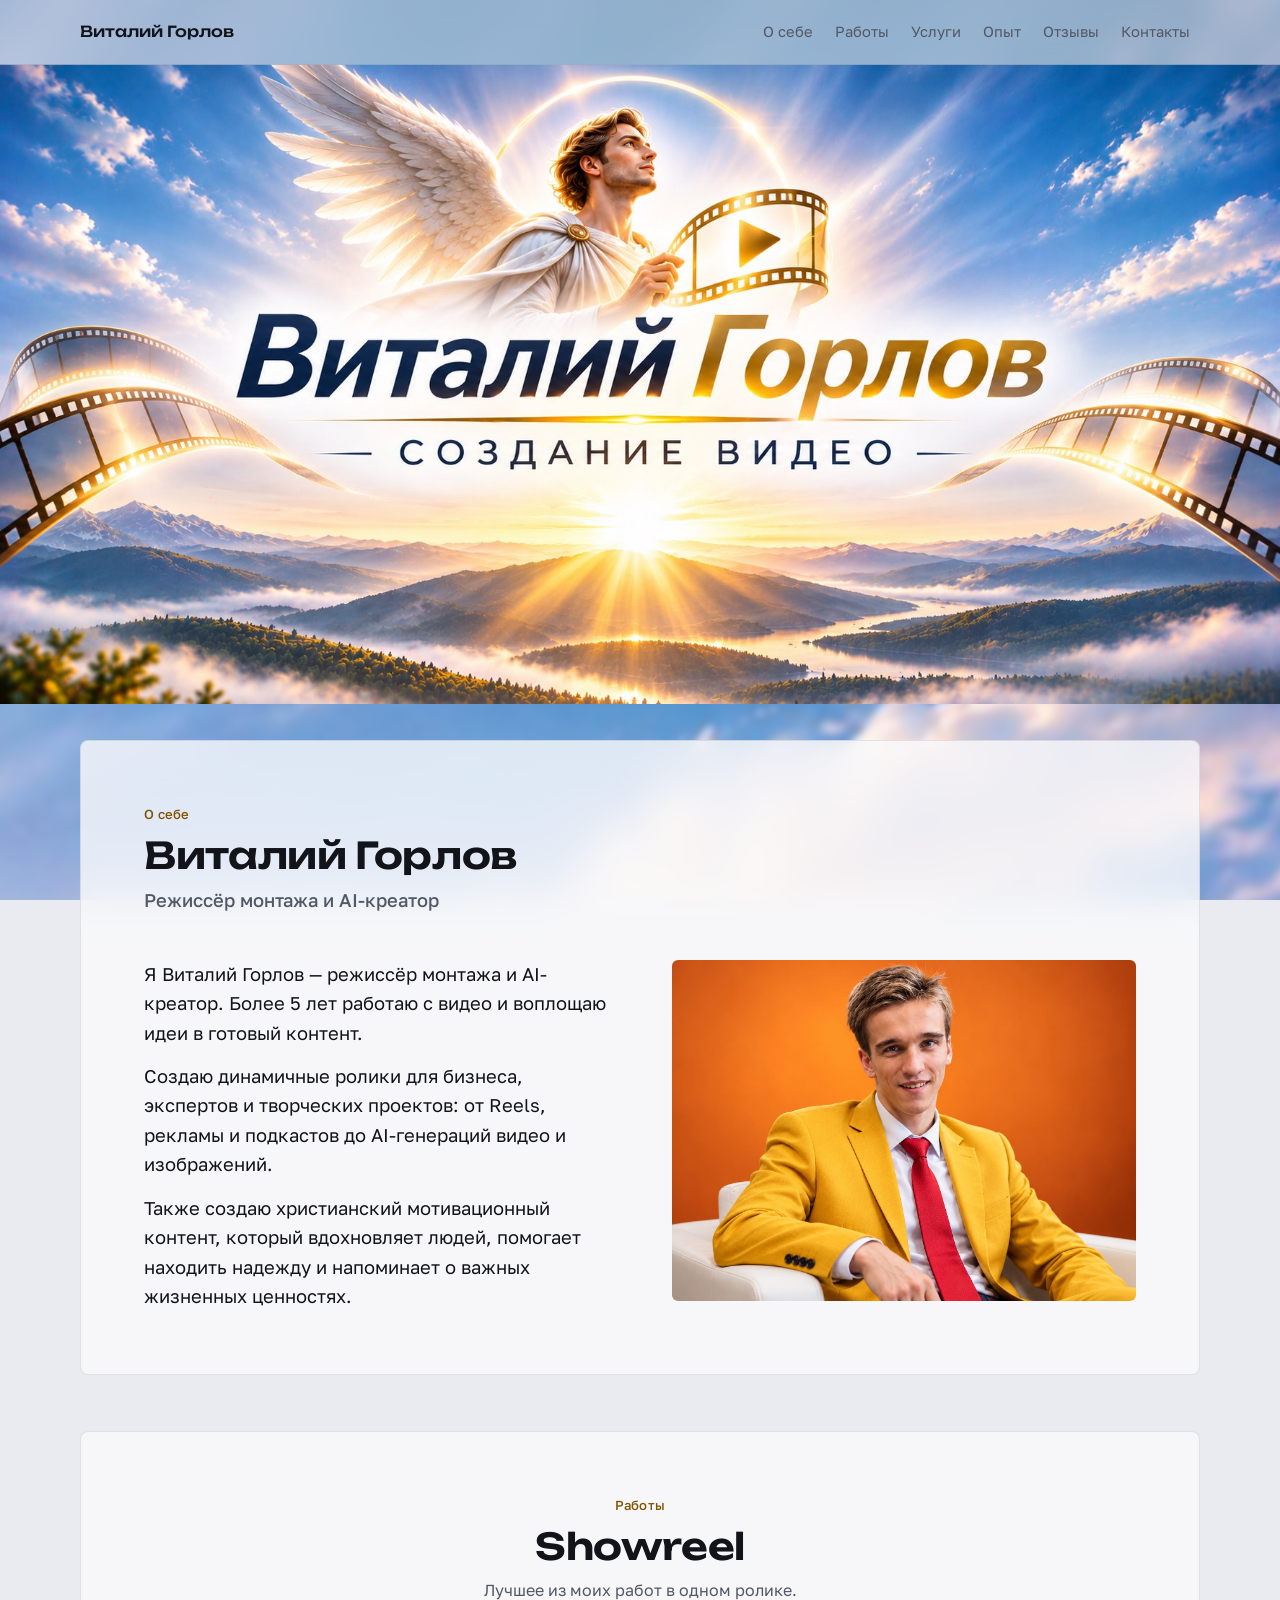
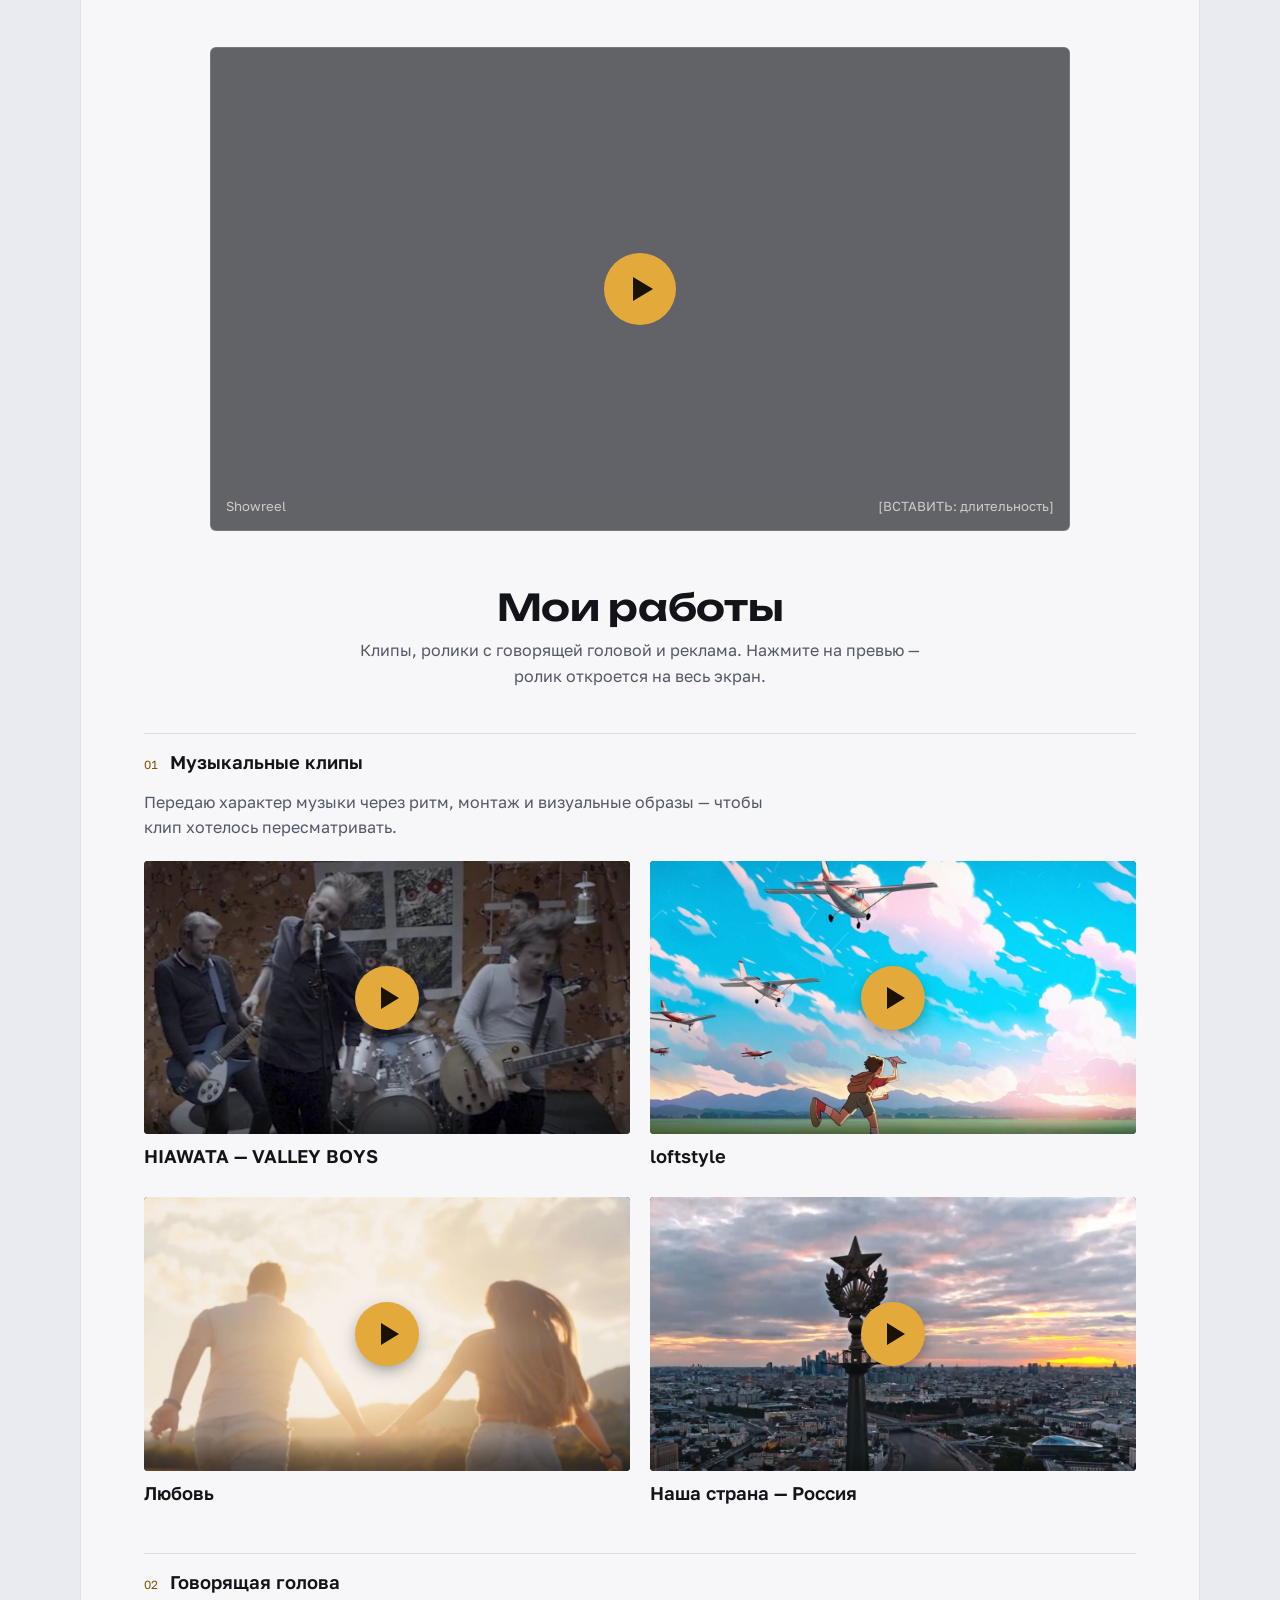
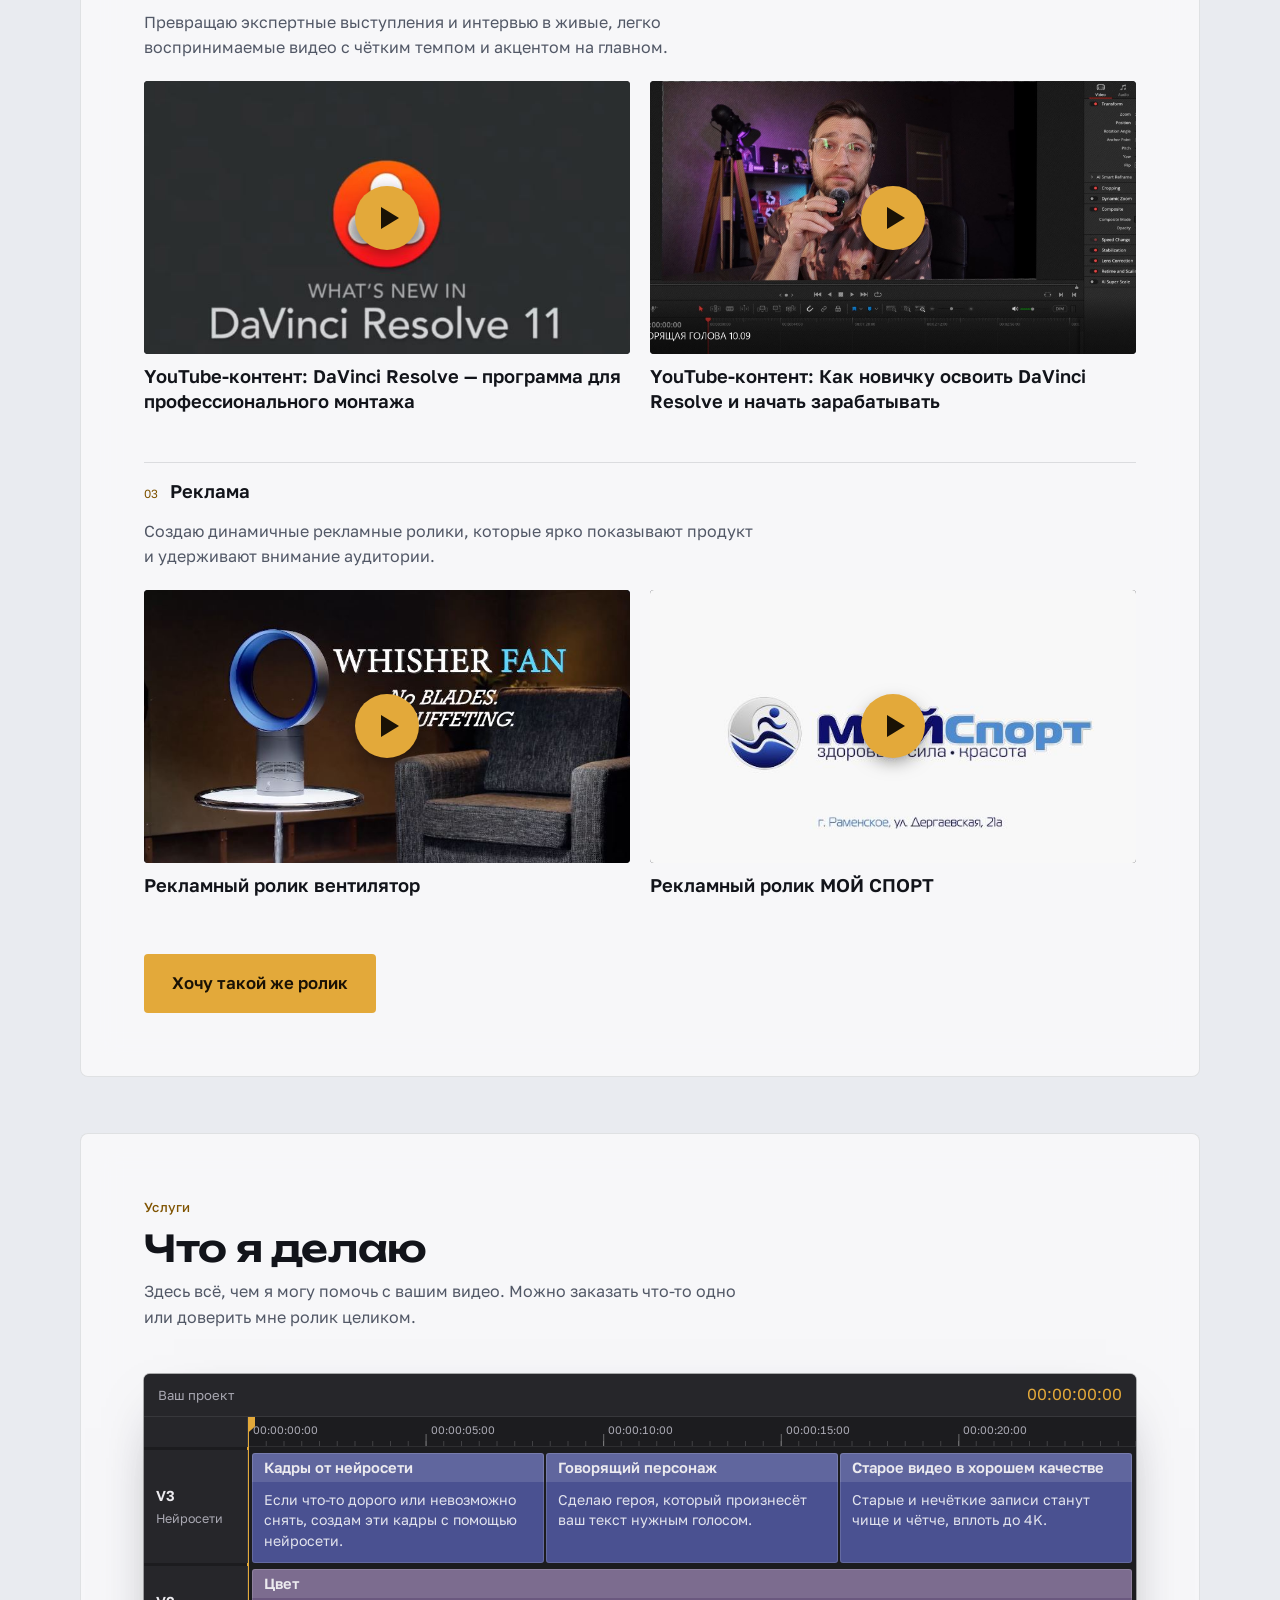
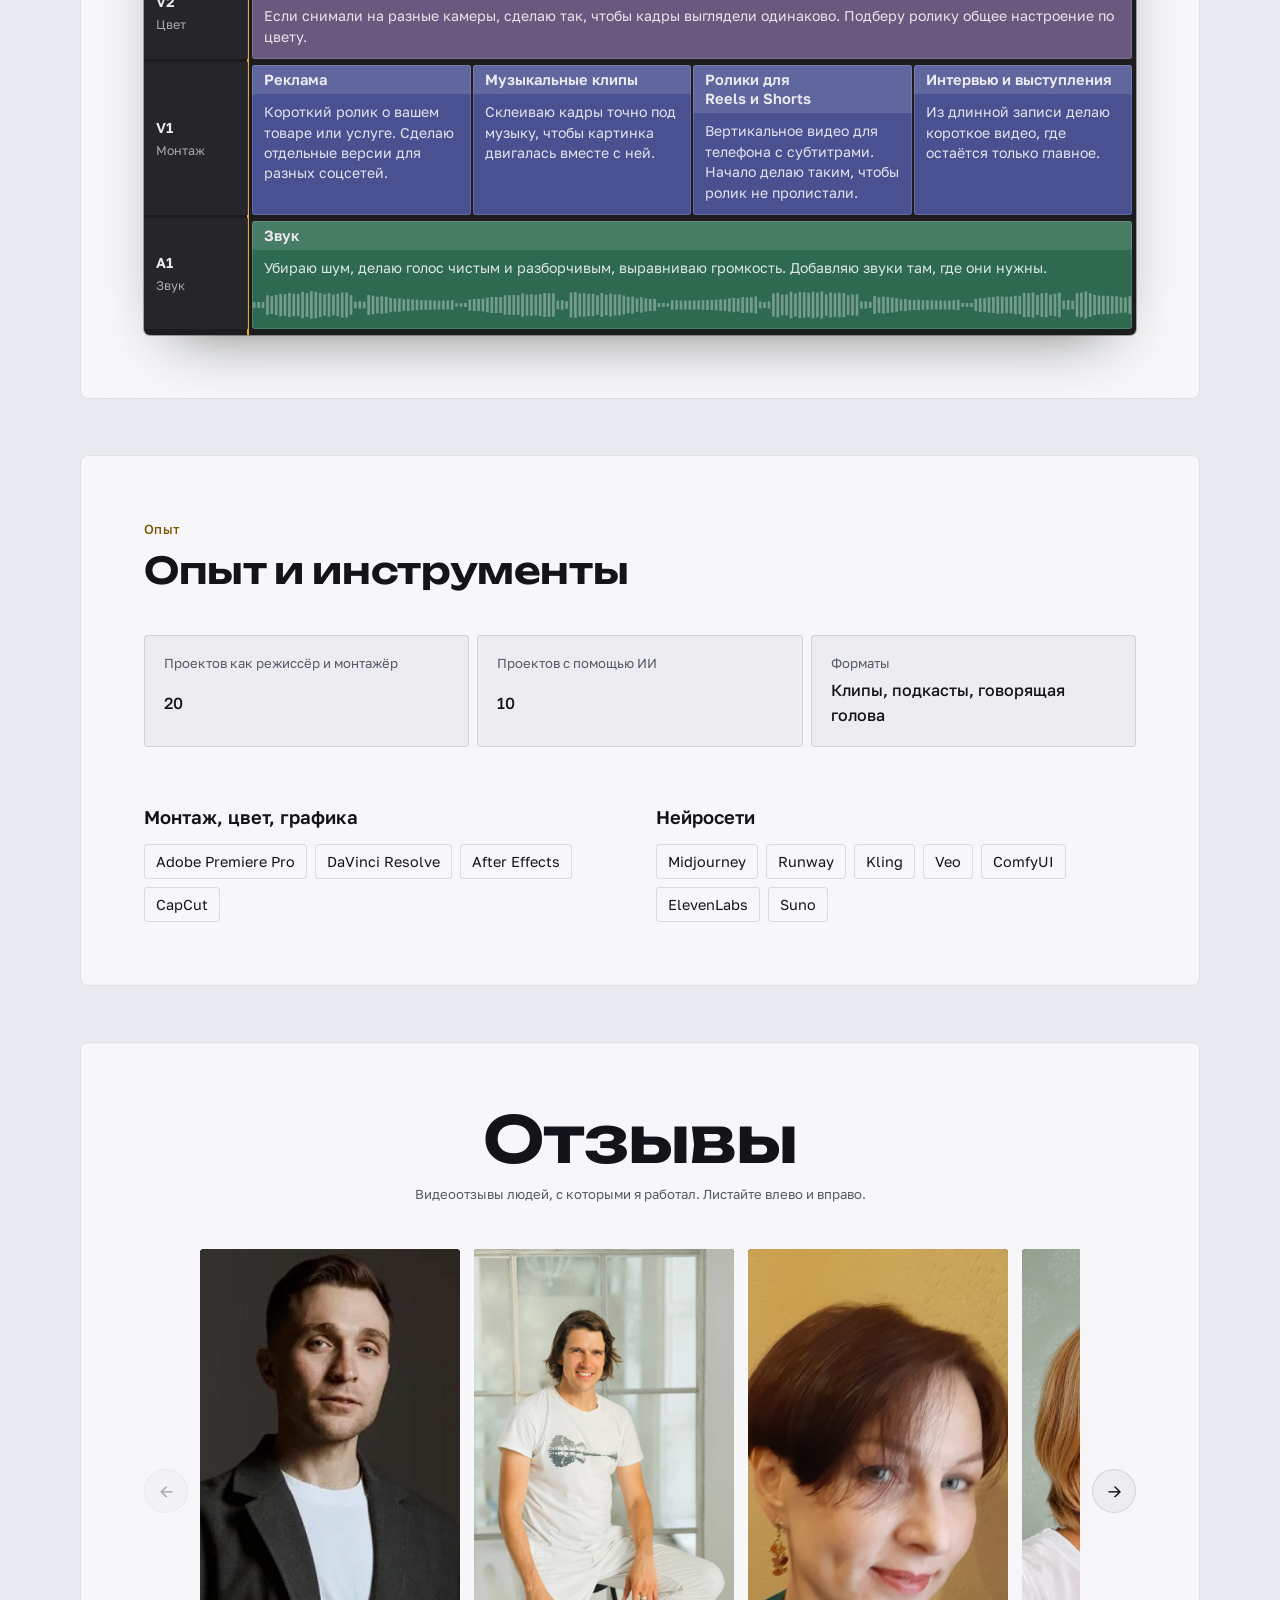
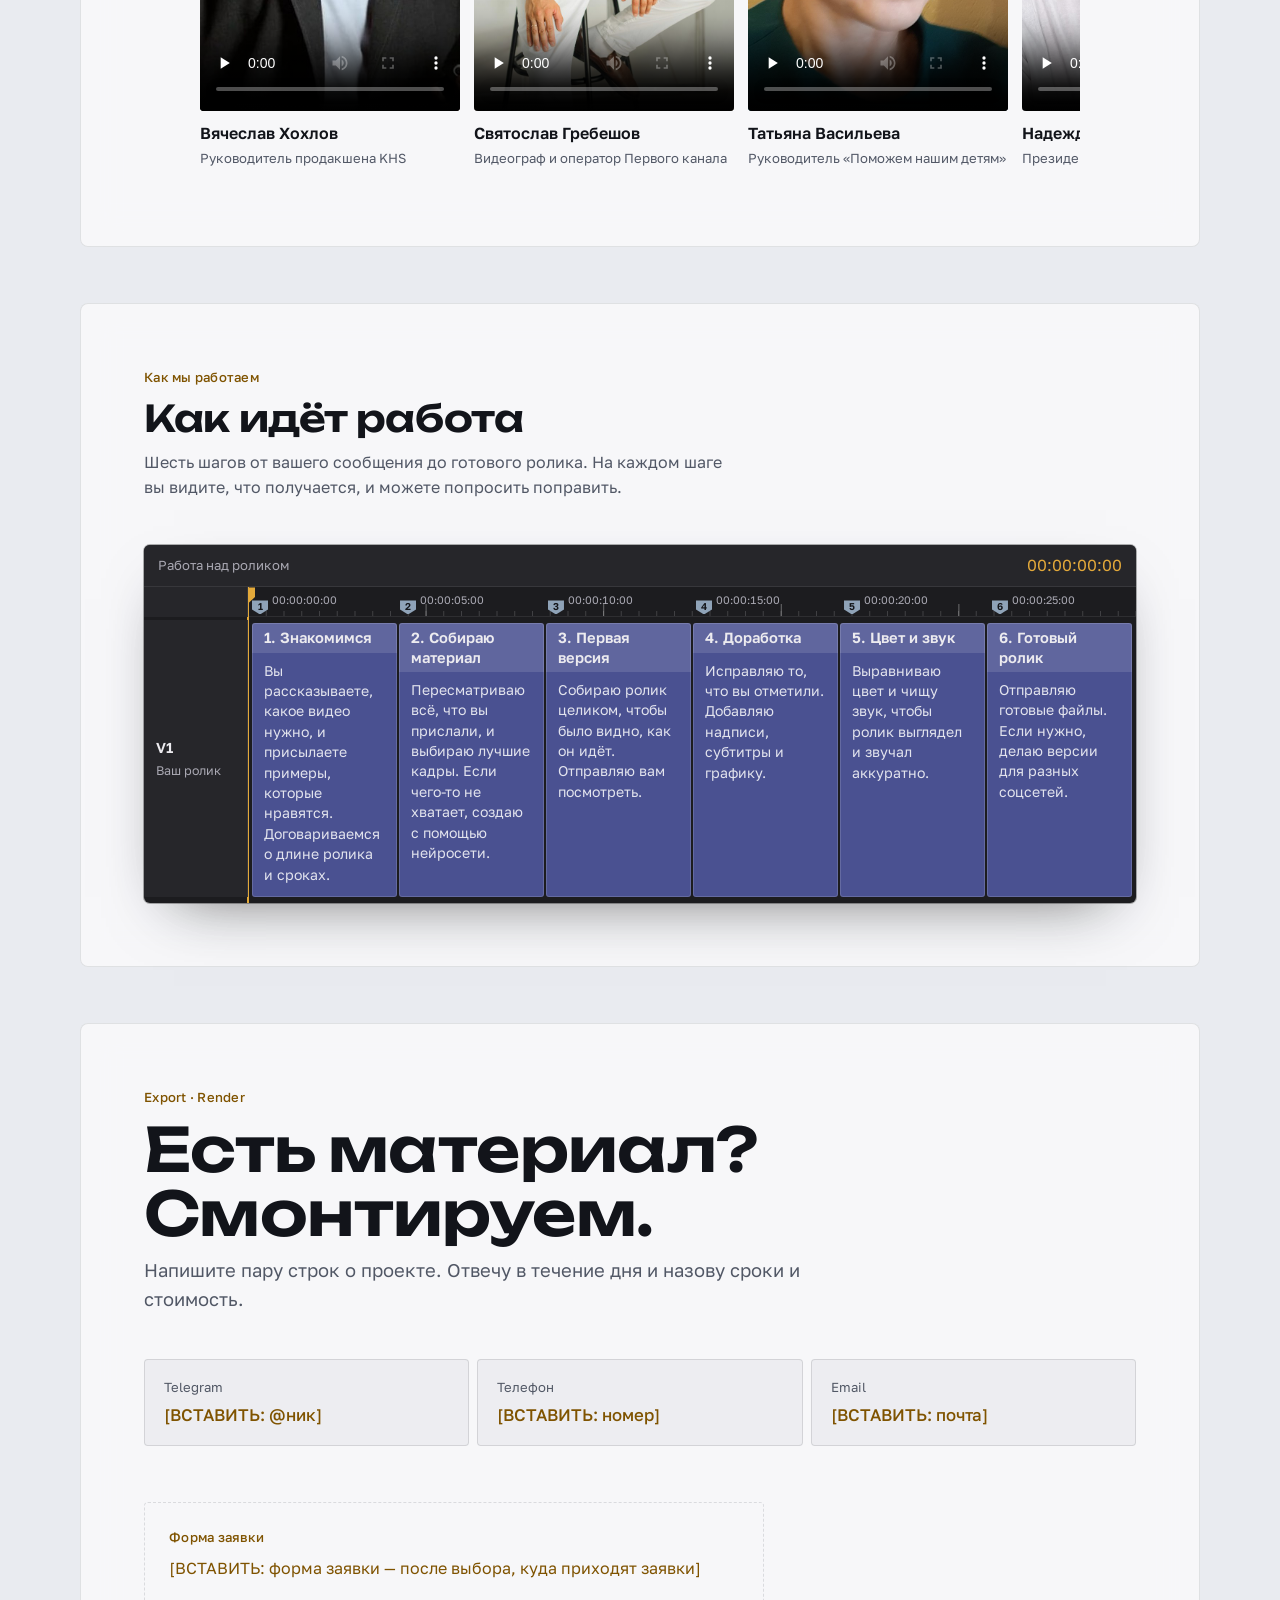
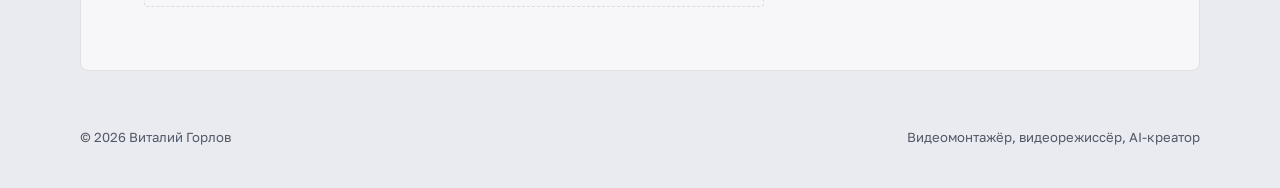
==== commit 4556e687: "Как идёт работа: монтажная лента с шагами, простые тексты Указатель едет при прокрутке, шаг под ним " ====
--- a/index.html
+++ b/index.html
@@ -154,7 +154,7 @@
 
     <!-- Услуги в виде монтажной ленты, как в Premiere Pro: дорожки сверху вниз, клипы слева направо.
          Лента всегда тёмная, как окно программы. На узком экране она листается вбок внутри рамки. -->
-    <div class="editor">
+    <div class="editor" data-seconds="24">
       <div class="editor-bar"><span>Ваш проект</span><span class="editor-tc">00:00:24:00</span></div>
       <div class="tl-scroll" tabindex="0" role="region" aria-label="Услуги на монтажной ленте">
         <div class="tl">
@@ -293,18 +293,38 @@
 <section id="process">
   <div class="wrap">
     <div class="sec-head">
-      <span class="label">Маркеры на таймлайне</span>
+      <span class="label">Как мы работаем</span>
       <h2>Как идёт работа</h2>
-      <p>Шесть этапов, от брифа до мастер‑файла. На каждом вы видите результат и вносите правки.</p>
-    </div>
-    <ol class="process">
-      <li><span class="tcode">00:00:00:00 · IN</span><h3>Бриф</h3><p>Обсуждаем задачу, референсы, хронометраж и сроки.</p></li>
-      <li><span class="tcode">00:00:05:00</span><h3>Сборка</h3><p>Отсматриваю исходники, отбираю лучшие дубли, генерирую недостающее.</p></li>
-      <li><span class="tcode">00:00:10:00</span><h3>Черновой монтаж</h3><p>Структура и ритм. Первая версия на согласование.</p></li>
-      <li><span class="tcode">00:00:15:00</span><h3>Чистовой монтаж</h3><p>Точные склейки, графика, титры, ИИ‑кадры на своих местах.</p></li>
-      <li><span class="tcode">00:00:20:00</span><h3>Цвет и звук</h3><p>Грейдинг, сведение, финальная полировка.</p></li>
-      <li><span class="tcode">00:00:25:00 · OUT</span><h3>Мастер</h3><p>Отдаю файлы во всех нужных форматах и ресайзах.</p></li>
-    </ol>
+      <p>Шесть шагов от вашего сообщения до готового ролика. На каждом шаге вы видите, что получается, и можете попросить поправить.</p>
+    </div>
+
+    <!-- Шаги работы как клипы на одной дорожке монтажной ленты; маркеры на линейке — номера шагов.
+         Указатель едет при прокрутке, шаг под ним подсвечивается (assets/timeline.js, data-steps). -->
+    <div class="editor" data-seconds="30" data-steps>
+      <div class="editor-bar"><span>Работа над роликом</span><span class="editor-tc">00:00:00:00</span></div>
+      <div class="tl-scroll" tabindex="0" role="region" aria-label="Шаги работы на монтажной ленте">
+        <div class="tl">
+          <div class="tl-corner" aria-hidden="true"></div>
+          <div class="tl-ruler" aria-hidden="true">
+            <span style="--at:0">00:00:00:00</span><span style="--at:.1667">00:00:05:00</span><span style="--at:.3333">00:00:10:00</span><span style="--at:.5">00:00:15:00</span><span style="--at:.6667">00:00:20:00</span><span style="--at:.8333">00:00:25:00</span>
+            <i class="tl-marker" style="--at:0">1</i><i class="tl-marker" style="--at:.1667">2</i><i class="tl-marker" style="--at:.3333">3</i><i class="tl-marker" style="--at:.5">4</i><i class="tl-marker" style="--at:.6667">5</i><i class="tl-marker" style="--at:.8333">6</i>
+          </div>
+
+          <div class="tl-head"><b>V1</b><span>Ваш ролик</span></div>
+          <ol class="tl-lane">
+            <li class="tl-clip" style="grid-column:1/3"><h3>1. Знакомимся</h3><p>Вы рассказываете, какое видео нужно, и присылаете примеры, которые нравятся. Договариваемся о длине ролика и сроках.</p></li>
+            <li class="tl-clip" style="grid-column:3/5"><h3>2. Собираю материал</h3><p>Пересматриваю всё, что вы прислали, и выбираю лучшие кадры. Если чего-то не хватает, создаю с помощью нейросети.</p></li>
+            <li class="tl-clip" style="grid-column:5/7"><h3>3. Первая версия</h3><p>Собираю ролик целиком, чтобы было видно, как он идёт. Отправляю вам посмотреть.</p></li>
+            <li class="tl-clip" style="grid-column:7/9"><h3>4. Доработка</h3><p>Исправляю то, что вы отметили. Добавляю надписи, субтитры и графику.</p></li>
+            <li class="tl-clip" style="grid-column:9/11"><h3>5. Цвет и звук</h3><p>Выравниваю цвет и чищу звук, чтобы ролик выглядел и звучал аккуратно.</p></li>
+            <li class="tl-clip" style="grid-column:11/13"><h3>6. Готовый ролик</h3><p>Отправляю готовые файлы. Если нужно, делаю версии для разных соцсетей.</p></li>
+          </ol>
+
+          <div class="tl-playzone" aria-hidden="true"><div class="playhead"></div></div>
+        </div>
+      </div>
+    </div>
+    <p class="tl-hint">Листайте ленту вправо →</p>
   </div>
 </section>
 
--- a/assets/site.css
+++ b/assets/site.css
@@ -443,21 +443,21 @@
 .reel-cap b { font-weight: 600; }
 .reel-cap span { font-size: var(--s-5); color: var(--muted); }
 
-/* процесс: маркеры на линейке */
-.process {
-  list-style: none; margin: 0; padding: 0;
-  display: grid; grid-template-columns: repeat(3, 1fr);
-  border-top: 1px solid var(--line);
-}
-.process li { position: relative; padding: 22px 24px 26px 0; display: grid; gap: 6px; align-content: start; }
-.process li::before {
-  content: ""; position: absolute; top: -1px; left: 0;
-  width: 11px; height: 11px;
-  background: var(--accent);
-  clip-path: polygon(0 0, 100% 0, 50% 100%);
-}
-.process h3 { font-size: var(--s-3); font-weight: 600; }
-.process p { margin: 0; color: var(--muted); max-width: 34ch; }
+/* как идёт работа: та же монтажная лента (.editor), шаги — клипы на одной дорожке */
+ol.tl-lane { list-style: none; margin: 0; }
+/* маркеры с номерами шагов на линейке */
+.tl-marker {
+  position: absolute; bottom: 2px; left: calc(var(--at) * 100% + 4px);
+  display: grid; place-items: center;
+  width: 16px; height: 14px;
+  background: #8fa3b8; color: #14161a;
+  font: 600 0.62rem/1 var(--f-body); font-style: normal;
+  clip-path: polygon(0 0, 100% 0, 100% 65%, 50% 100%, 0 65%);
+}
+.editor[data-steps] .tl-ruler span { left: calc(var(--at) * 100% + 24px); }
+/* шаг под указателем подсвечен */
+.editor[data-steps] .tl-clip { transition: background-color 0.25s, box-shadow 0.25s; }
+.editor[data-steps] .tl-clip.is-active { background: #5c64b0; box-shadow: inset 0 0 0 2px var(--accent); }
 
 /* контакты */
 .contact h2 { font-size: clamp(1.9rem, 5.5vw, 3.8rem); line-height: 1.05; }
@@ -484,7 +484,6 @@
   .about { grid-template-columns: 1fr; }
   .work-grid { grid-template-columns: repeat(2, minmax(0, 1fr)); }
   .tl-hint { display: block; }
-  .process { grid-template-columns: 1fr 1fr; }
   .links { grid-template-columns: 1fr; }
 }
 @media (max-width: 640px) {
@@ -492,7 +491,7 @@
   .bar { padding-block: 8px; }
   .bar nav { width: 100%; overflow-x: auto; scrollbar-width: none; margin-inline: -10px; }
   .bar nav a { white-space: nowrap; }
-  .process, .tools, .facts { grid-template-columns: 1fr; }
+  .tools, .facts { grid-template-columns: 1fr; }
   /* на маленьком превью название наезжает на кнопку — оно и так подписано под карточкой */
   .slate-name { display: none; }
   .tl { --head: 88px; min-width: 820px; }
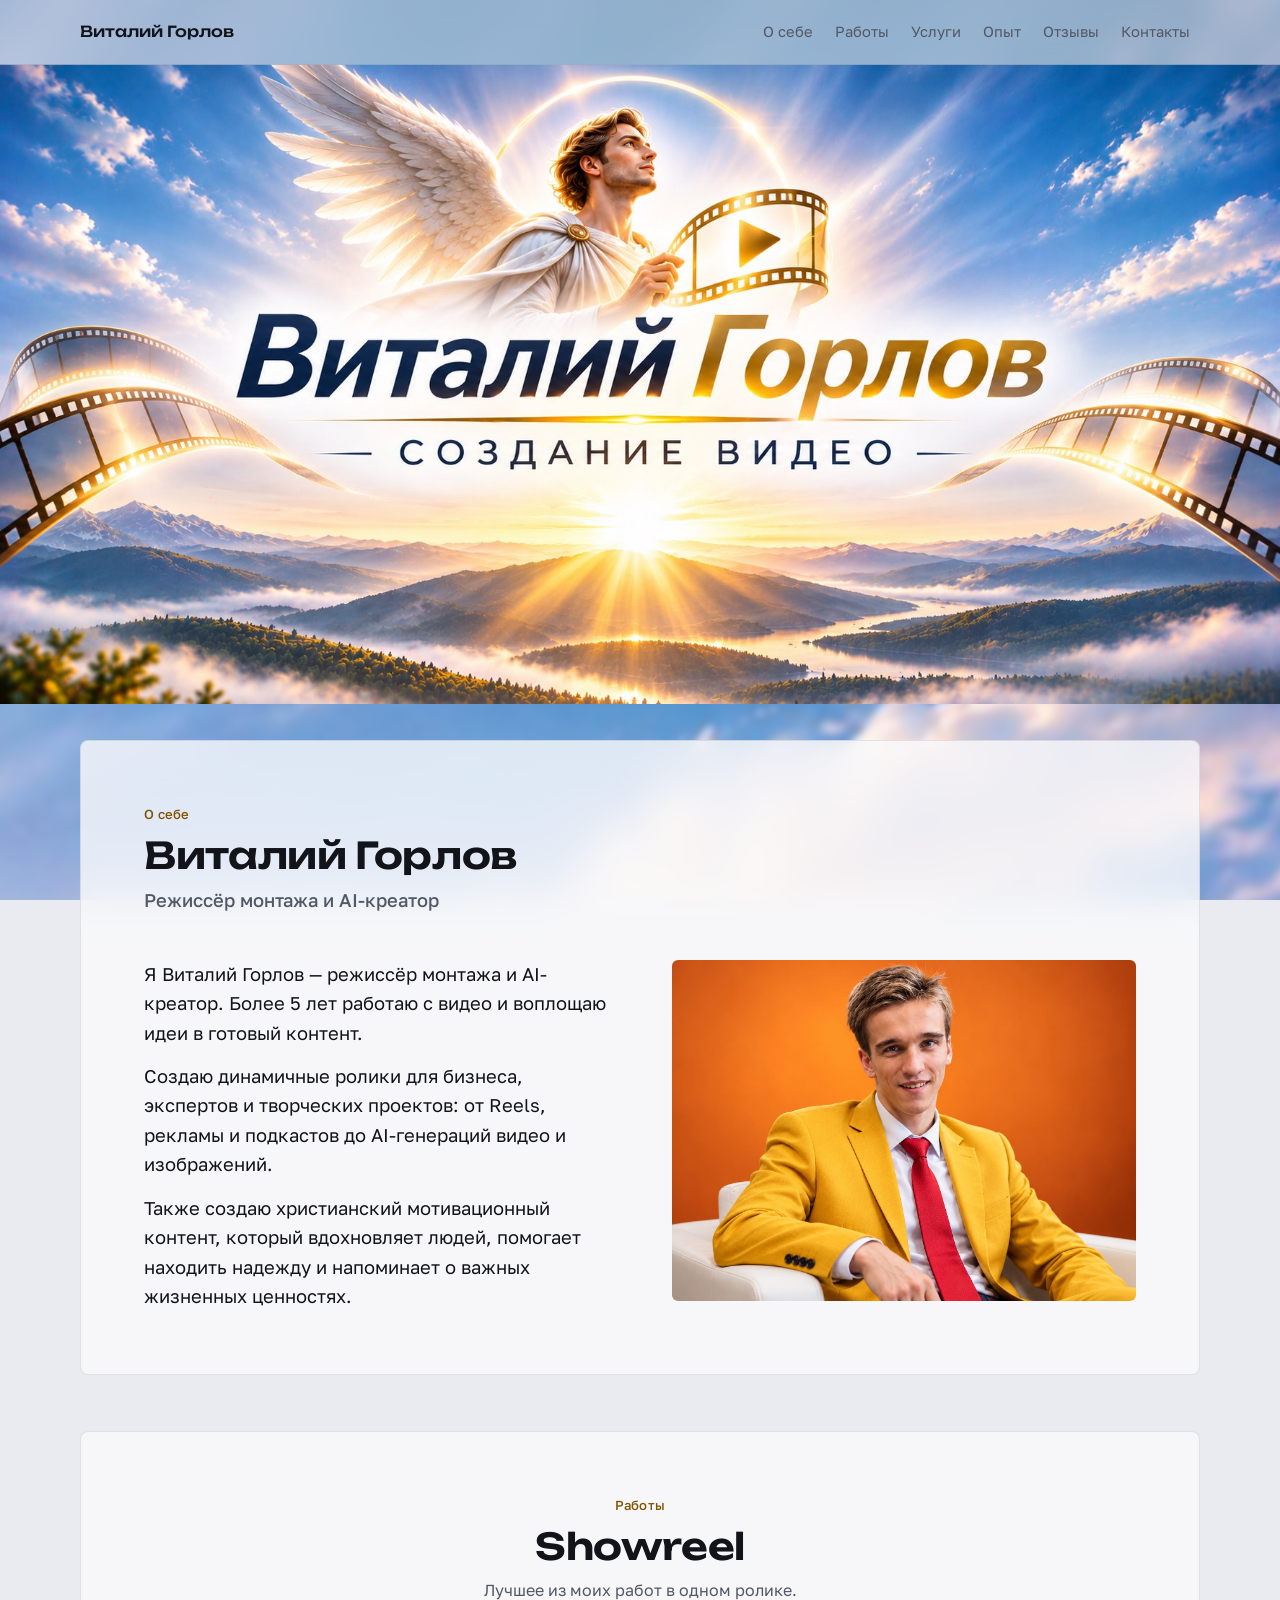
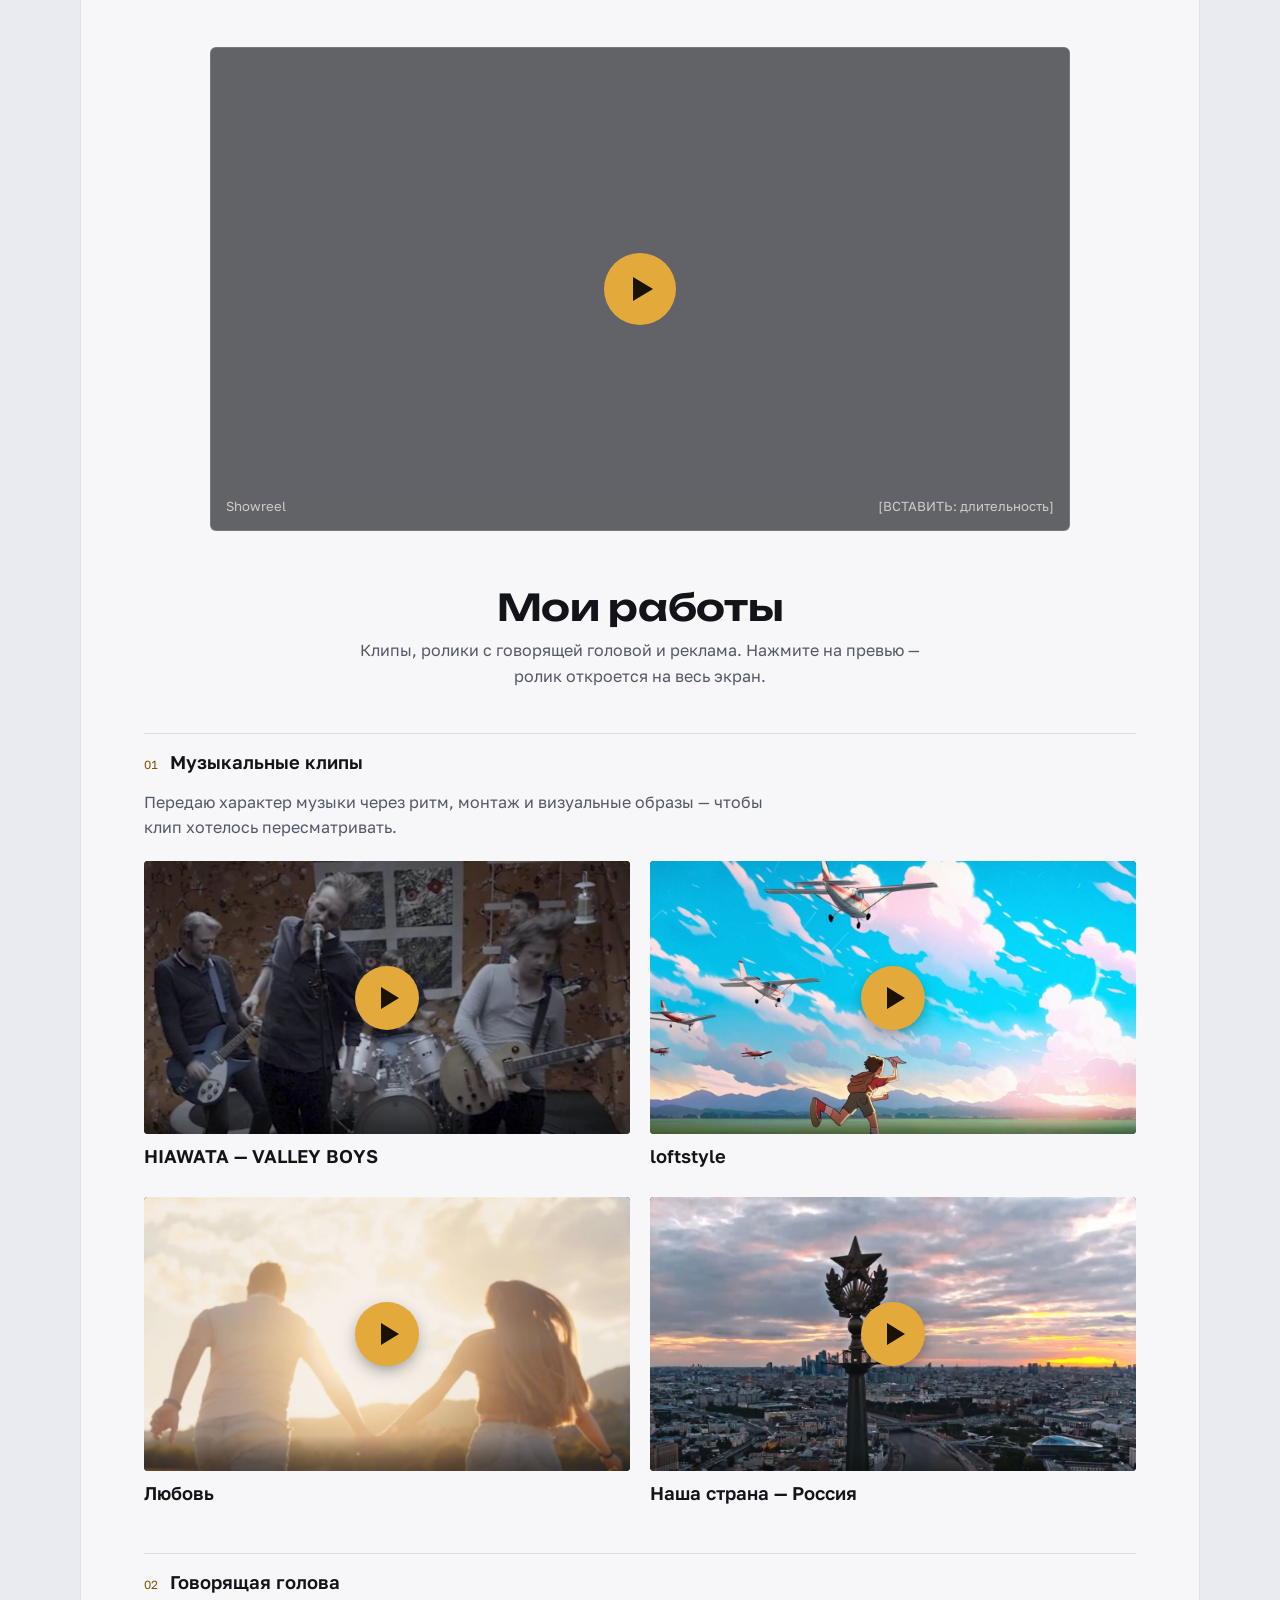
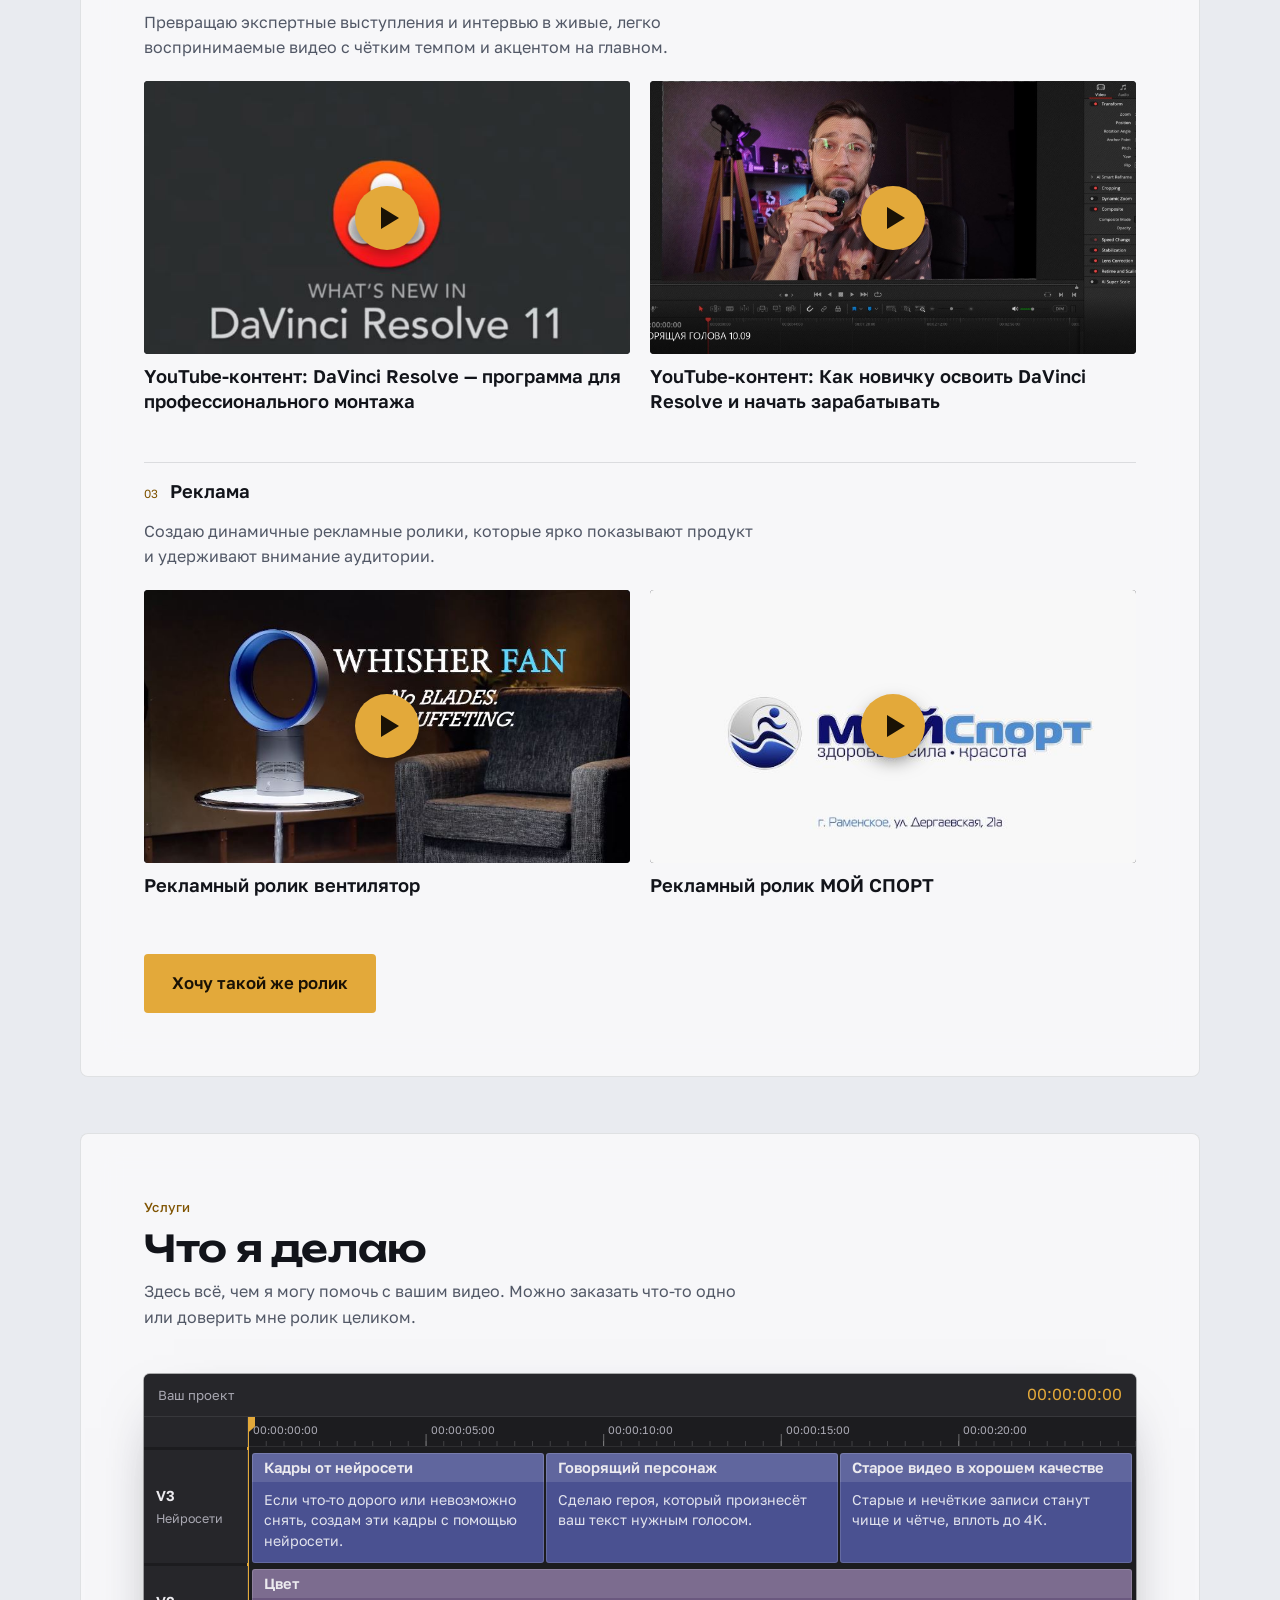
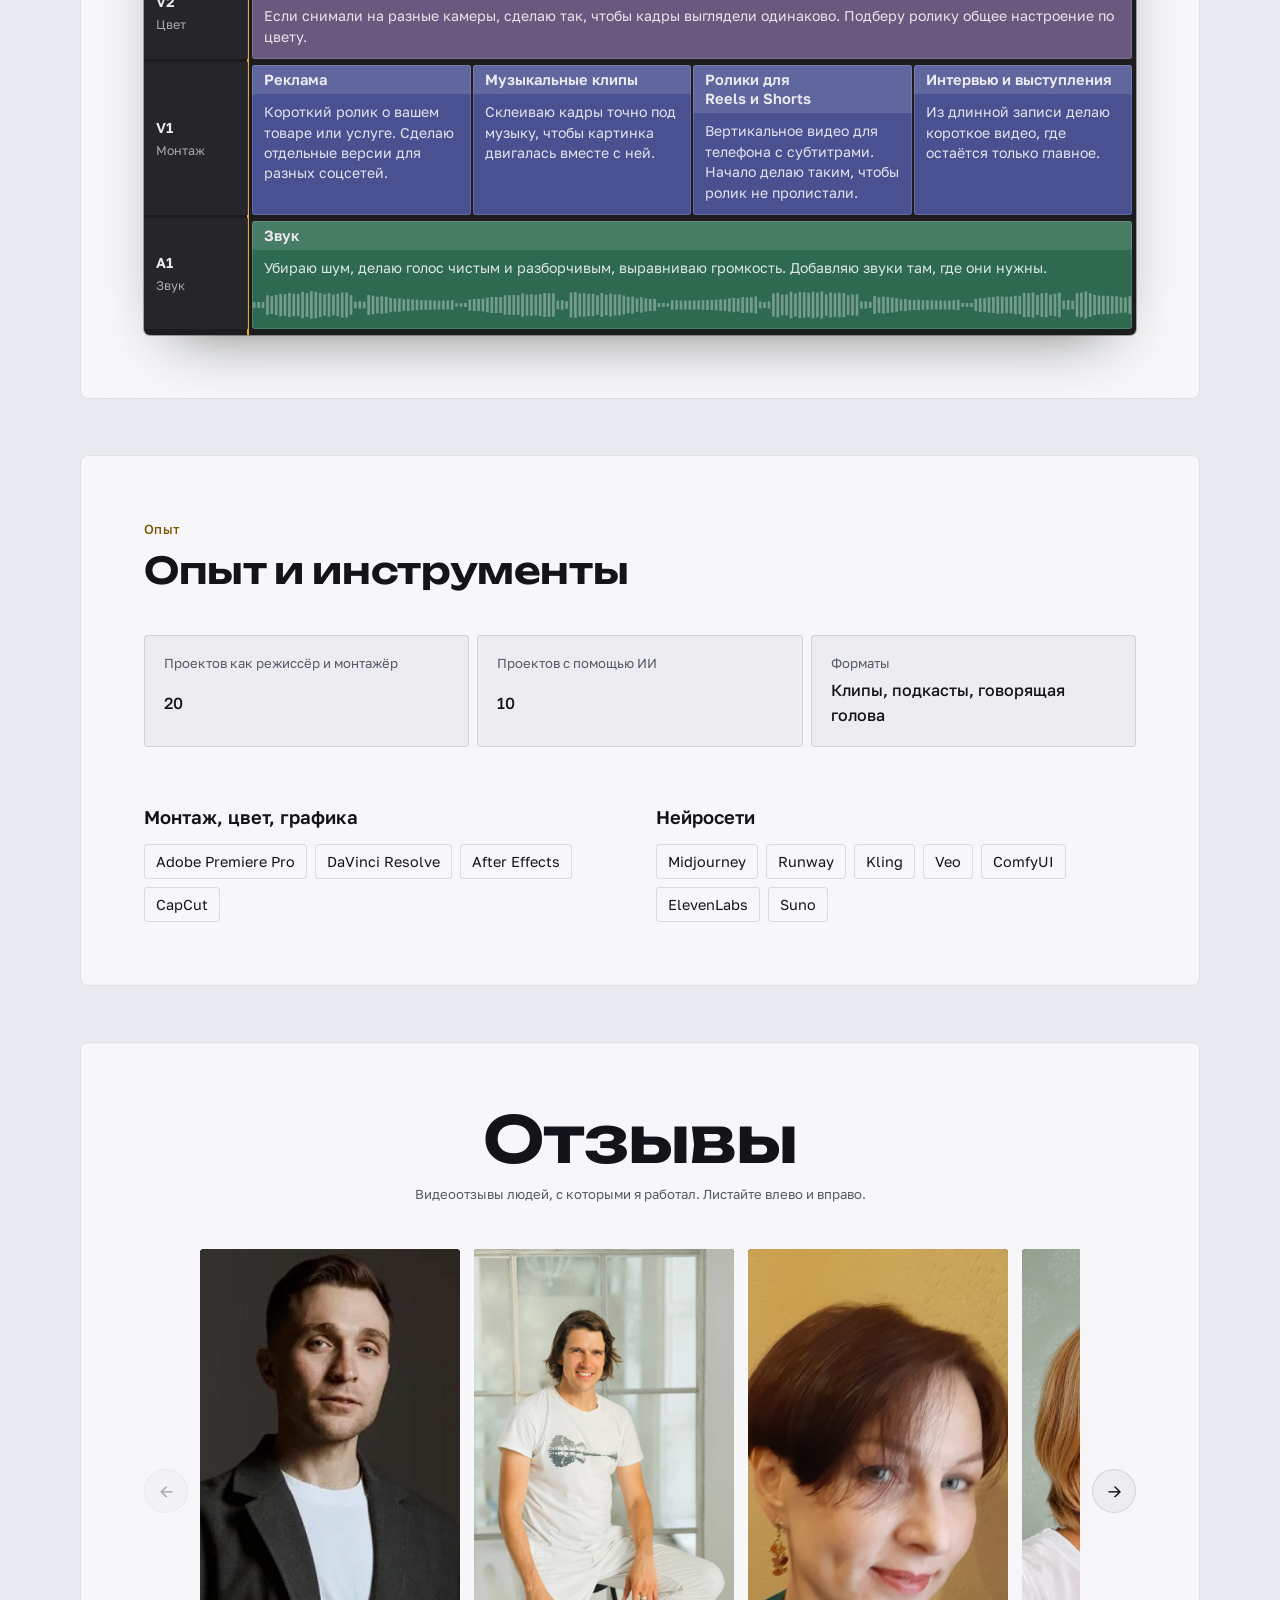
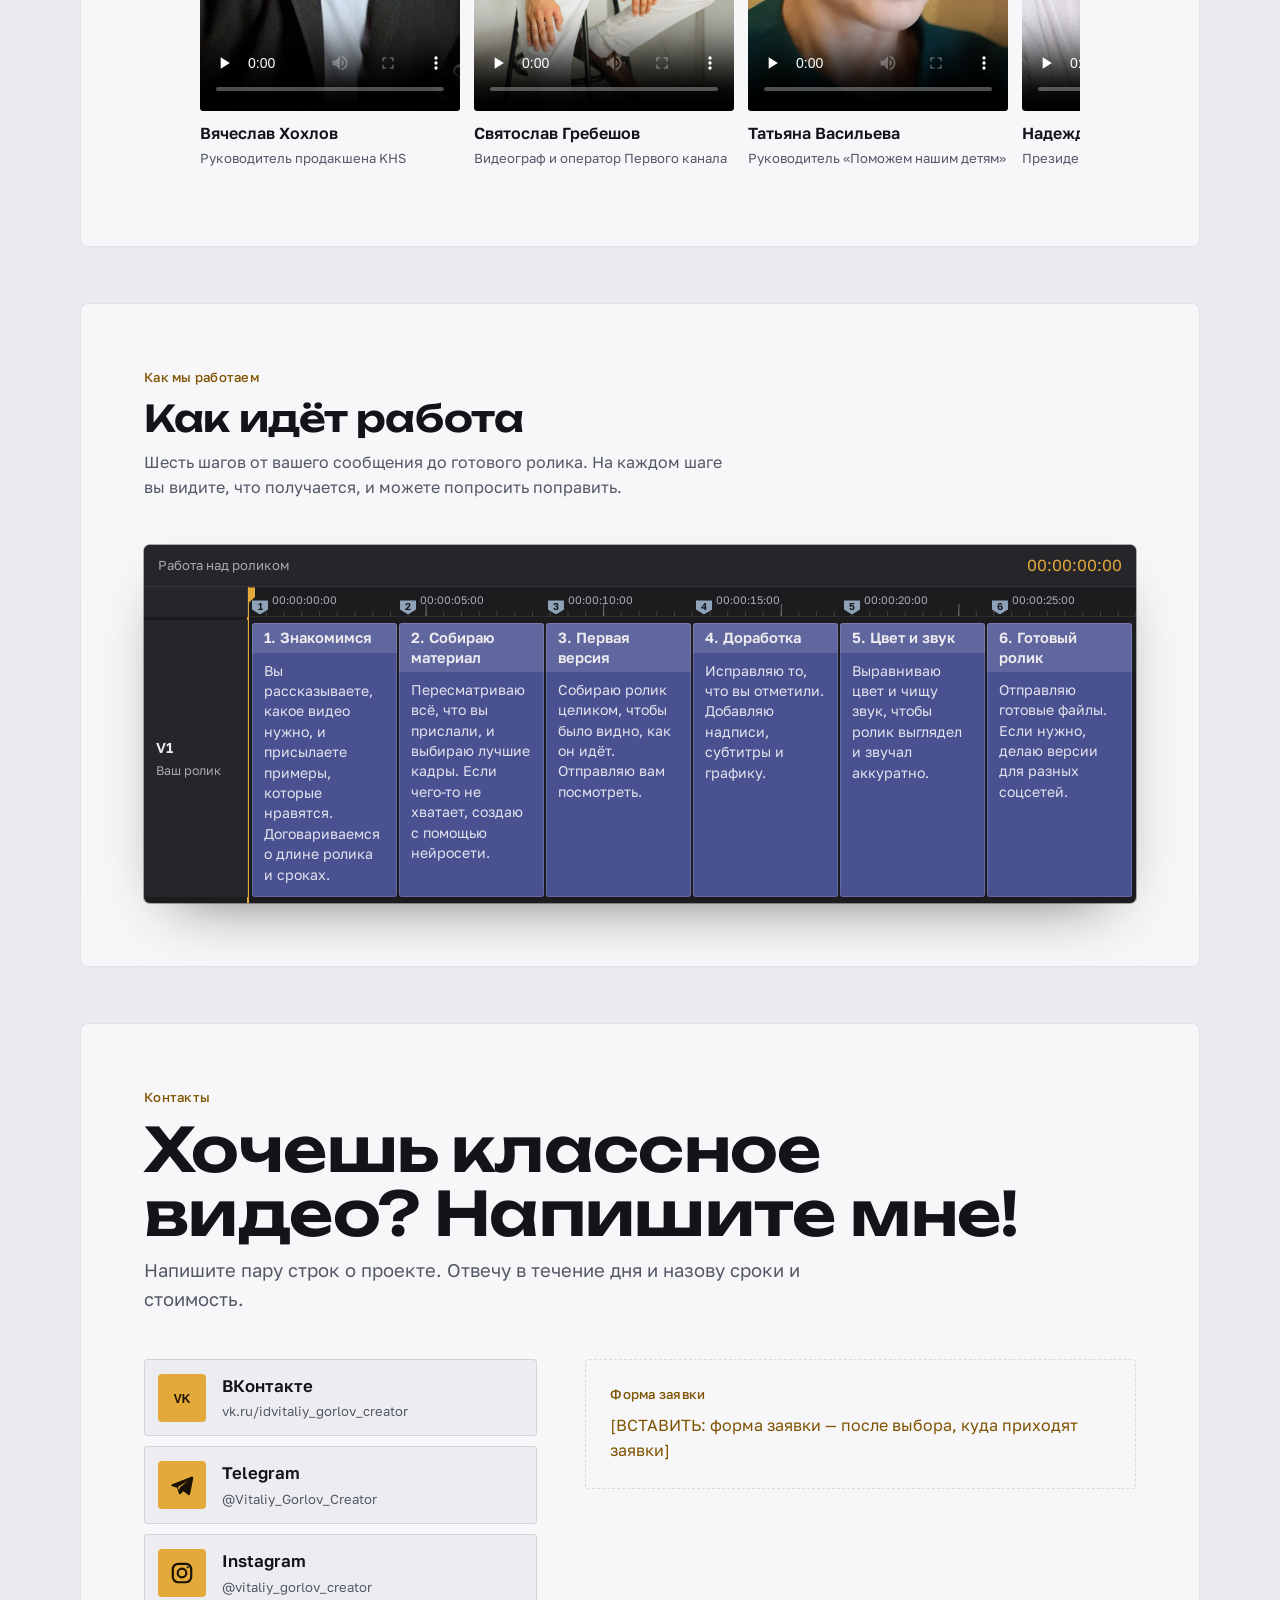
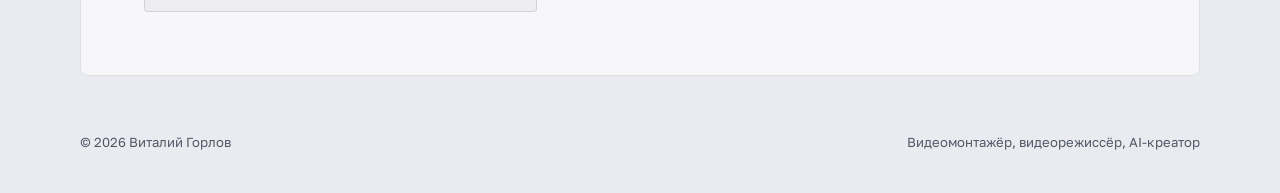
==== commit 5768b2ac: "Контакты: призыв в заголовке, кнопки VK, Telegram и Instagram слева Co-Authored-By: Claude Opus 5.5 " ====
--- a/index.html
+++ b/index.html
@@ -331,15 +331,25 @@
 <section id="contact" class="contact">
   <div class="wrap">
     <div class="sec-head">
-      <span class="label">Export · Render</span>
-      <h2>Есть материал? Смонтируем.</h2>
+      <span class="label">Контакты</span>
+      <h2>Хочешь классное видео? Напишите мне!</h2>
       <p>Напишите пару строк о проекте. Отвечу в течение дня и назову сроки и стоимость.</p>
     </div>
-    <div class="stack">
-      <div class="links">
-        <div><span>Telegram</span><b class="todo">[ВСТАВИТЬ: @ник]</b></div>
-        <div><span>Телефон</span><b class="todo">[ВСТАВИТЬ: номер]</b></div>
-        <div><span>Email</span><b class="todo">[ВСТАВИТЬ: почта]</b></div>
+    <div class="contact-grid">
+      <!-- слева — кнопки соцсетей; под названием сети её адрес текстом, чтобы его можно было скопировать -->
+      <div class="socials">
+        <a class="social" href="https://vk.ru/idvitaliy_gorlov_creator" target="_blank" rel="noopener">
+          <span class="social-ico" aria-hidden="true"><svg viewBox="0 0 24 24"><text x="12" y="16.5" text-anchor="middle" font-family="Arial, sans-serif" font-weight="700" font-size="11" fill="currentColor">VK</text></svg></span>
+          <span class="social-txt"><b>ВКонтакте</b><span>vk.ru/idvitaliy_gorlov_creator</span></span>
+        </a>
+        <a class="social" href="https://t.me/Vitaliy_Gorlov_Creator" target="_blank" rel="noopener">
+          <span class="social-ico" aria-hidden="true"><svg viewBox="0 0 24 24"><path fill="currentColor" d="M20.7 4.3 2.9 11.2c-1 .4-1 1.6.1 1.9l4.4 1.4 1.7 5.3c.2.7 1.1.9 1.6.4l2.5-2.4 4.6 3.4c.6.4 1.4.1 1.6-.6l3-14.9c.2-.9-.7-1.7-1.7-1.4ZM9.8 14.2l-.5 3.4-1.1-3.7 9.6-6.1-8 6.4Z"/></svg></span>
+          <span class="social-txt"><b>Telegram</b><span>@Vitaliy_Gorlov_Creator</span></span>
+        </a>
+        <a class="social" href="https://www.instagram.com/vitaliy_gorlov_creator/" target="_blank" rel="noopener">
+          <span class="social-ico" aria-hidden="true"><svg viewBox="0 0 24 24" fill="none" stroke="currentColor" stroke-width="2"><rect x="3.5" y="3.5" width="17" height="17" rx="5"/><circle cx="12" cy="12" r="4"/><circle cx="17.3" cy="6.7" r="1" fill="currentColor" stroke="none"/></svg></span>
+          <span class="social-txt"><b>Instagram</b><span>@vitaliy_gorlov_creator</span></span>
+        </a>
       </div>
 
       <!-- Форма заявки: имя, способ связи, тип ролика, описание задачи. Собрать после выбора хранилища заявок. -->
--- a/assets/site.css
+++ b/assets/site.css
@@ -462,16 +462,30 @@
 /* контакты */
 .contact h2 { font-size: clamp(1.9rem, 5.5vw, 3.8rem); line-height: 1.05; }
 .contact .sec-head p { font-size: var(--s-3); }
-.links { display: grid; grid-template-columns: repeat(3, 1fr); gap: 8px; }
-.links > * {
-  display: grid; gap: 4px;
-  padding: 18px 20px;
+/* слева соцсети, справа форма */
+.contact-grid { display: grid; grid-template-columns: minmax(0, 5fr) minmax(0, 7fr); gap: clamp(20px, 4vw, 48px); align-items: start; }
+.socials { display: grid; gap: 10px; }
+.social {
+  display: flex; align-items: center; gap: 16px;
+  padding: 14px 18px 14px 14px;
   background: var(--cell);
   box-shadow: inset 0 0 0 1px var(--line);
   border-radius: 4px;
-}
-.links b { font-weight: 500; font-size: 1.05rem; overflow-wrap: anywhere; }
-.form-todo { padding: 24px; border: 1px dashed var(--line); border-radius: 4px; display: grid; gap: 8px; max-width: 62ch; }
+  color: var(--ink); text-decoration: none;
+  transition: box-shadow 0.15s, transform 0.15s;
+}
+.social:hover { box-shadow: inset 0 0 0 1px var(--accent); transform: translateX(4px); }
+.social-ico {
+  flex: none; width: 48px; height: 48px;
+  display: grid; place-items: center;
+  background: var(--accent); color: var(--on-accent);
+  border-radius: 4px;
+}
+.social-ico svg { width: 26px; height: 26px; }
+.social-txt { display: grid; gap: 2px; min-width: 0; }
+.social-txt b { font-weight: 600; font-size: 1.05rem; }
+.social-txt span { font-size: var(--s-5); color: var(--muted); overflow-wrap: anywhere; }
+.form-todo { padding: 24px; border: 1px dashed var(--line); border-radius: 4px; display: grid; gap: 8px; }
 .form-todo p { margin: 0; }
 
 footer {
@@ -484,7 +498,7 @@
   .about { grid-template-columns: 1fr; }
   .work-grid { grid-template-columns: repeat(2, minmax(0, 1fr)); }
   .tl-hint { display: block; }
-  .links { grid-template-columns: 1fr; }
+  .contact-grid { grid-template-columns: 1fr; }
 }
 @media (max-width: 640px) {
   :root { --head-h: 96px; }
@@ -516,5 +530,5 @@
   .space-img { transform: none; }
   .space-floor { background-position: 50% 0; }
   .cue { animation: none; }
-  .btn, .play, .poster img { transition: none; }
-}
+  .btn, .play, .poster img, .social { transition: none; }
+}
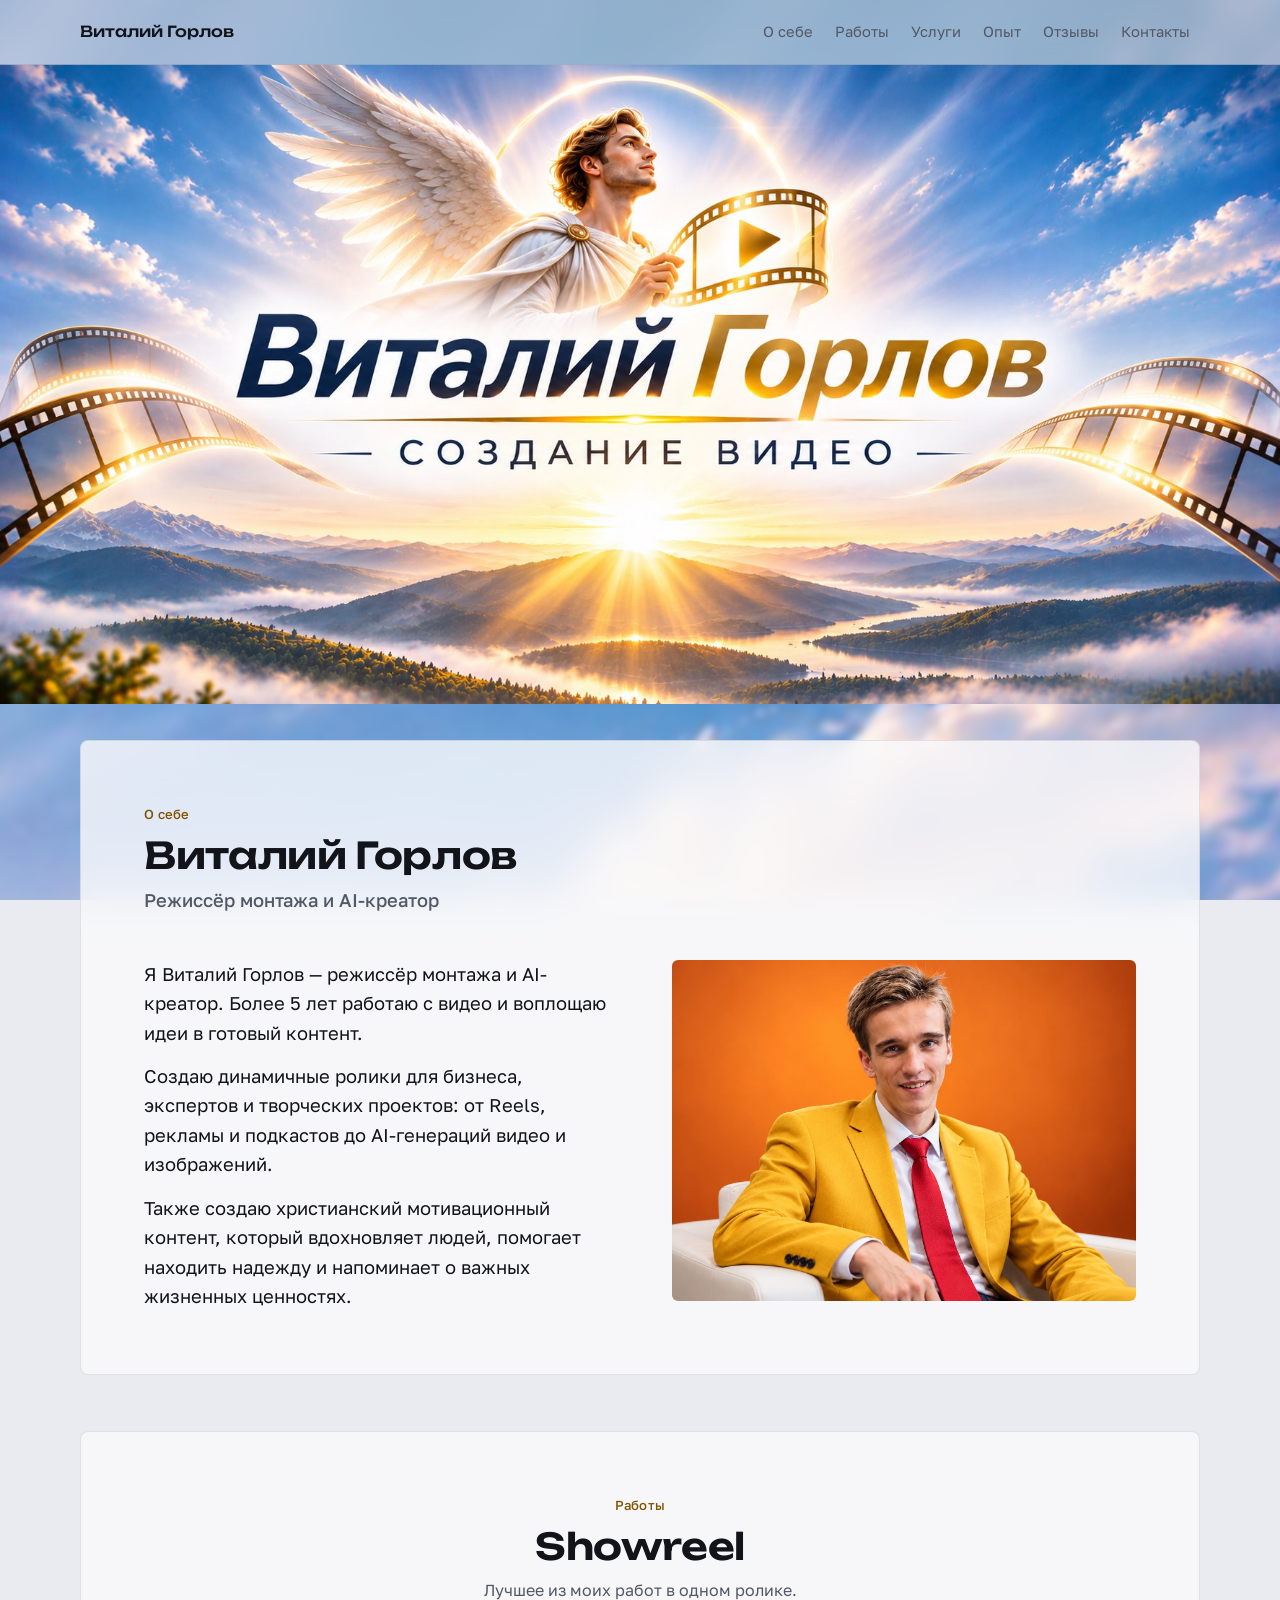
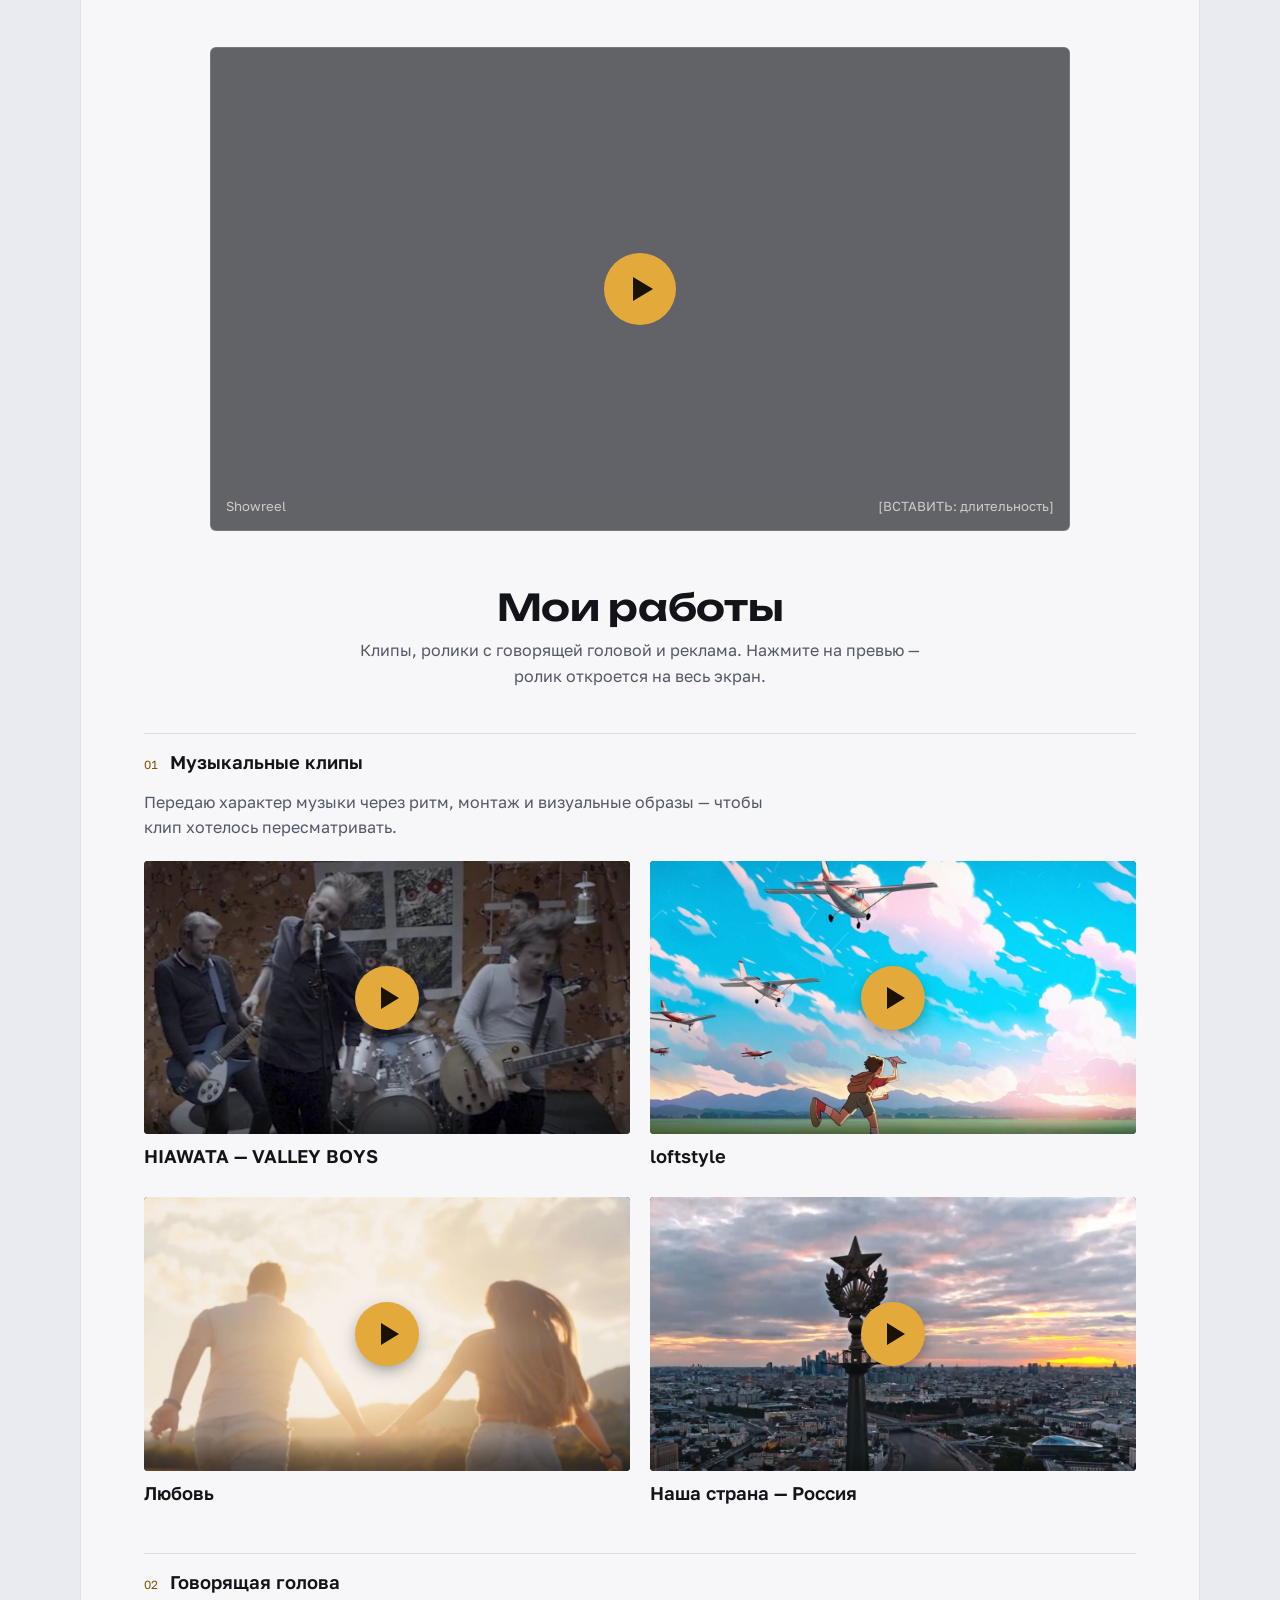
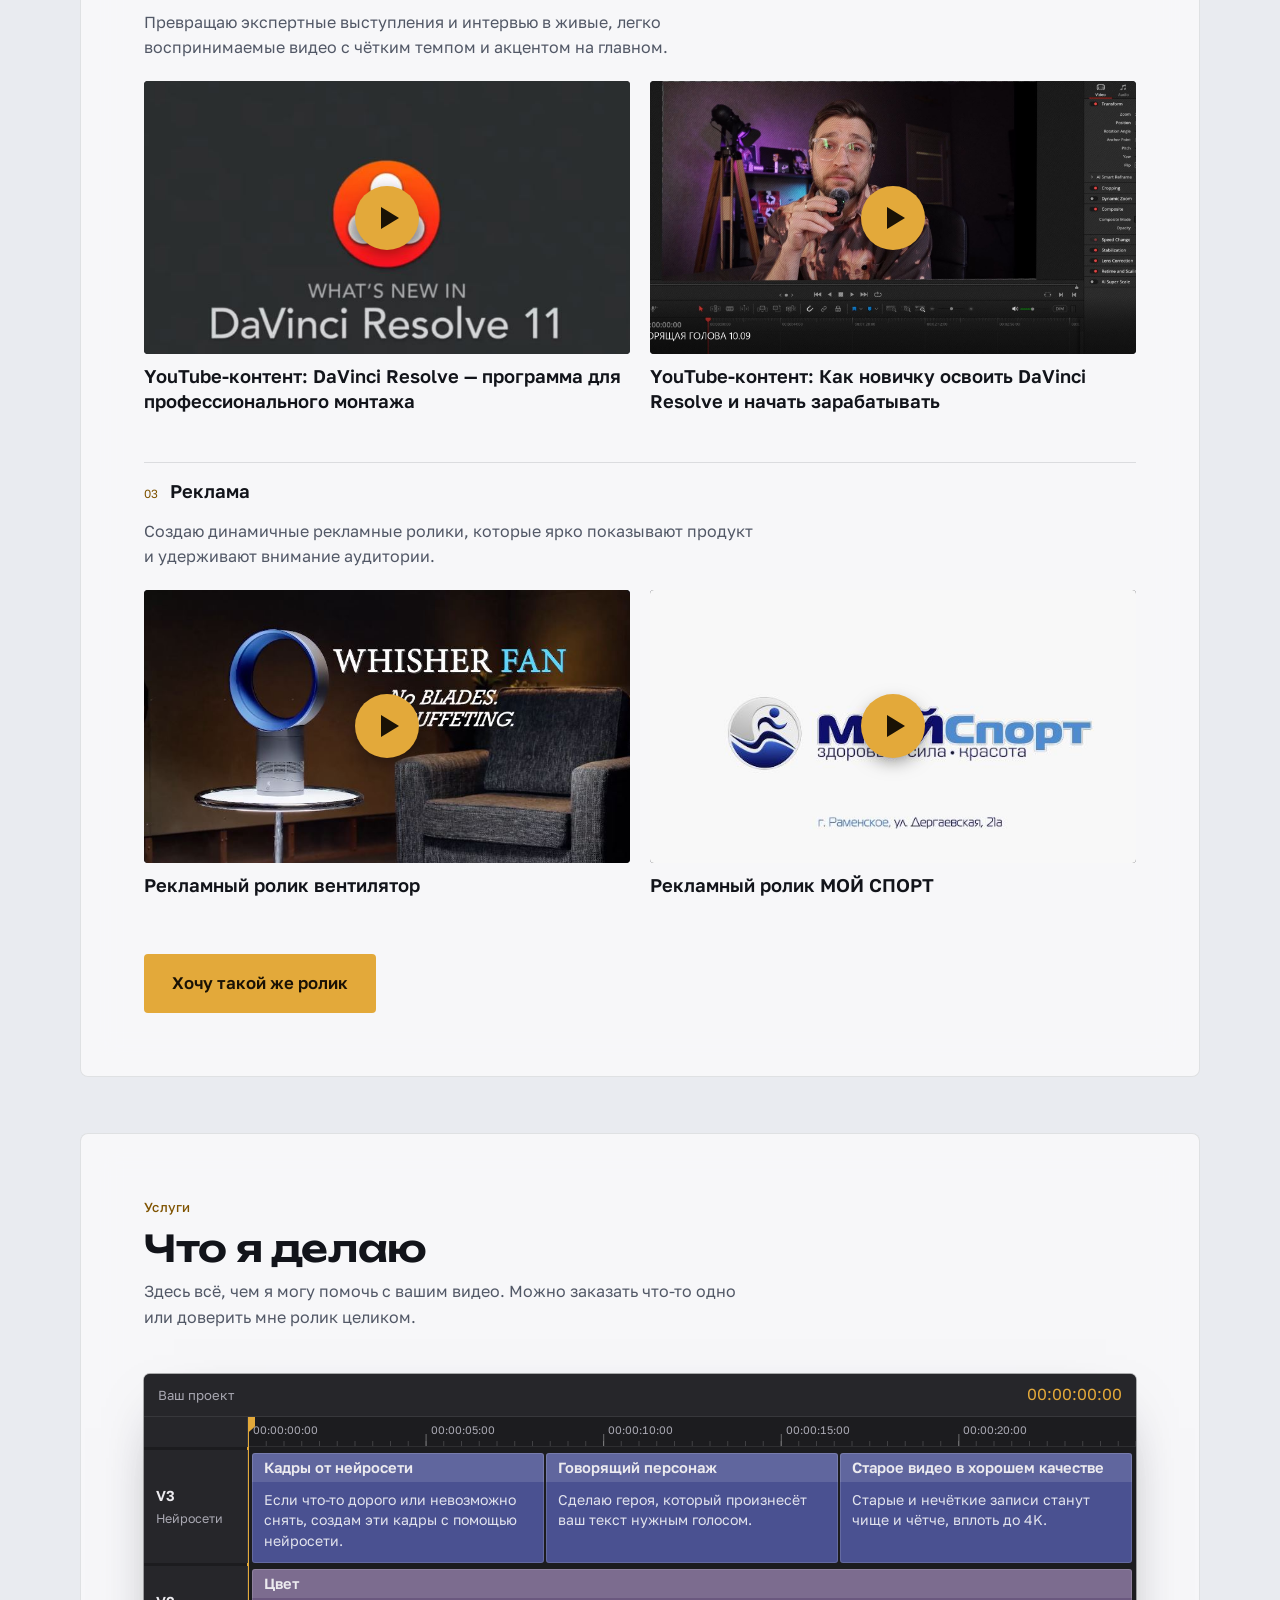
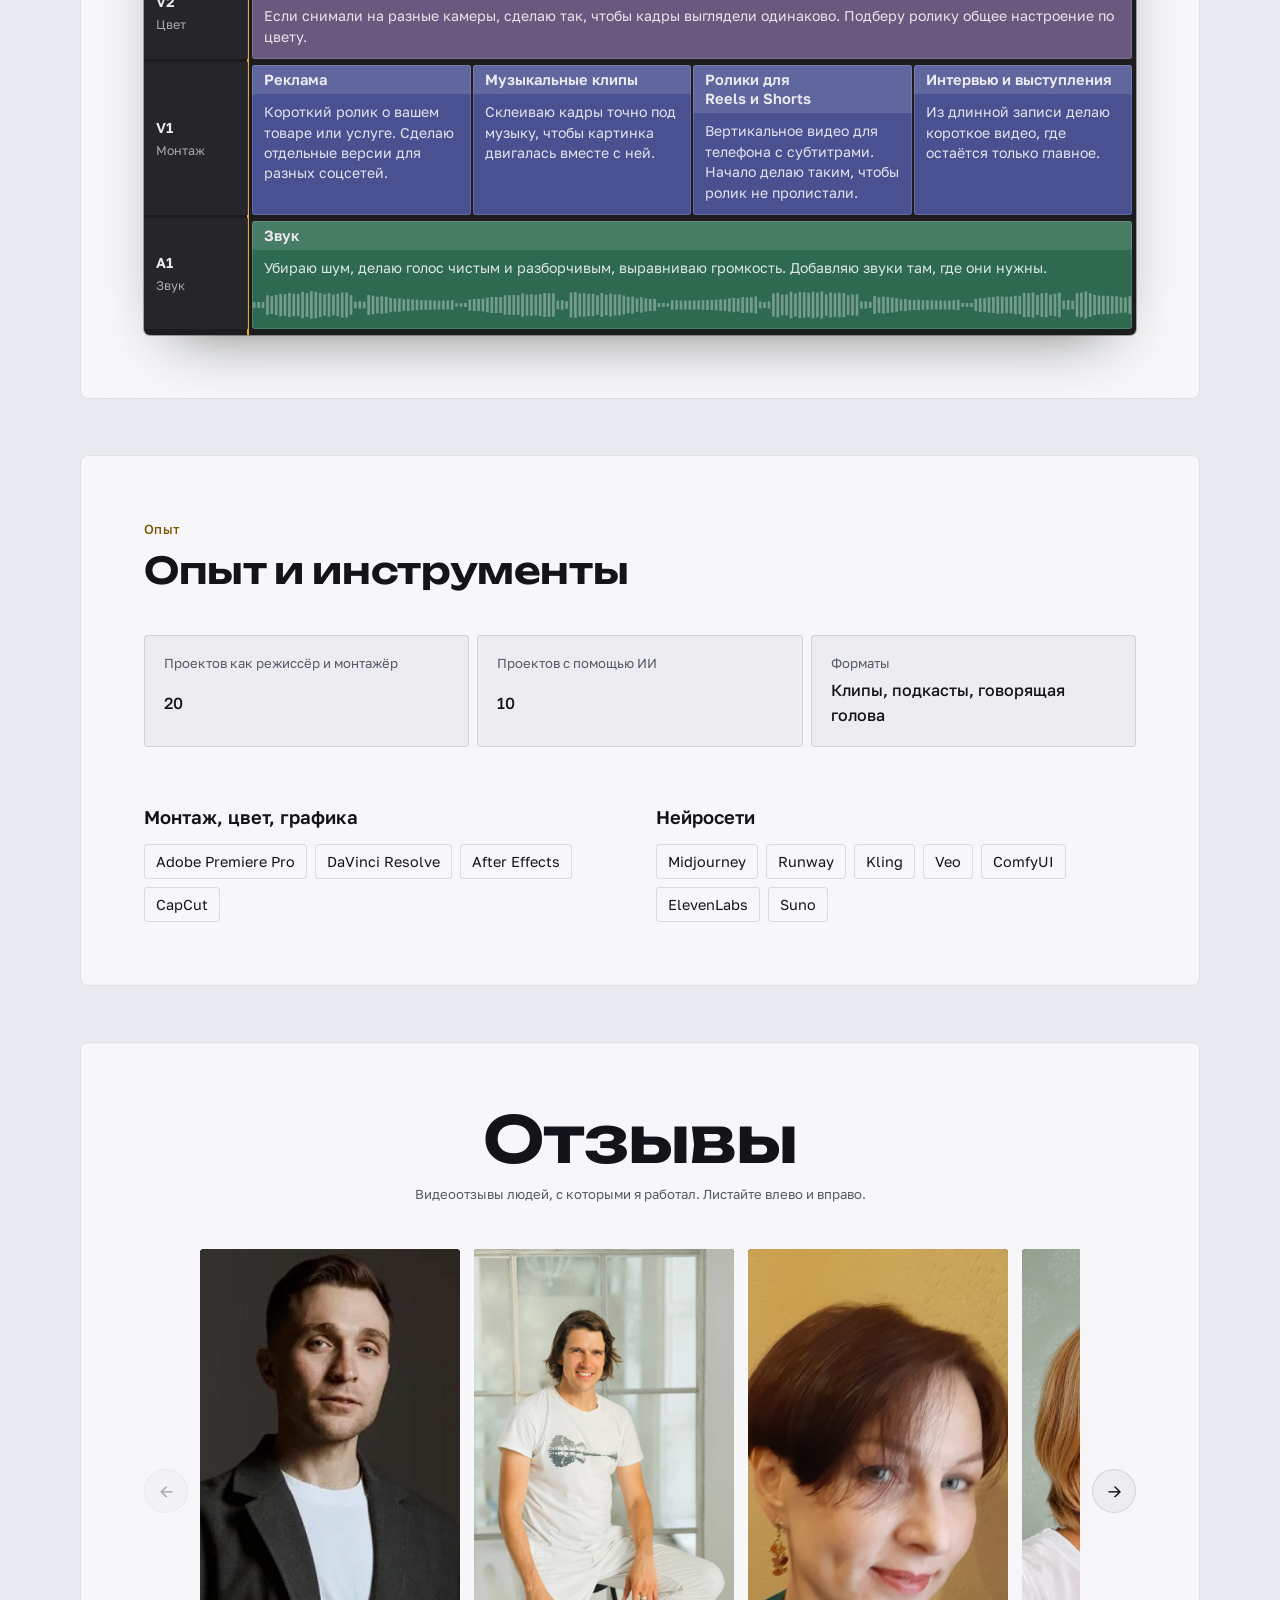
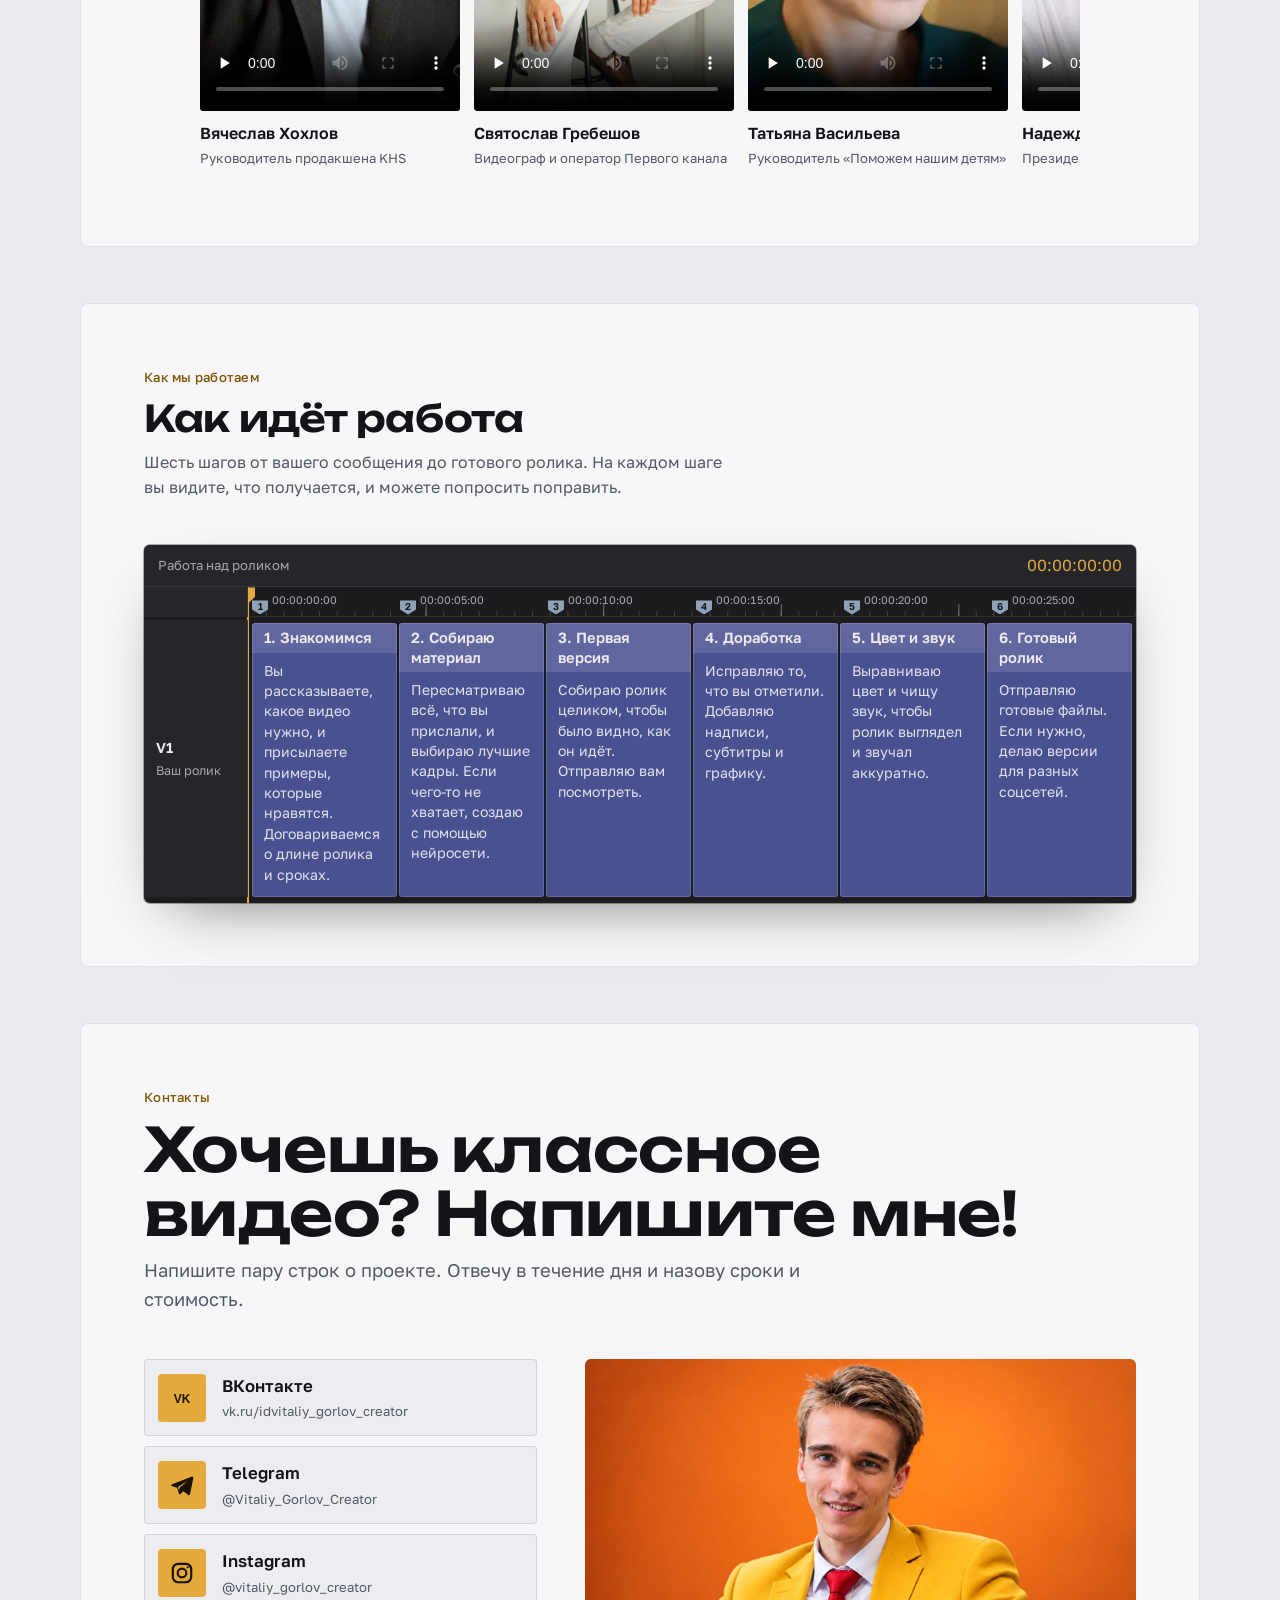
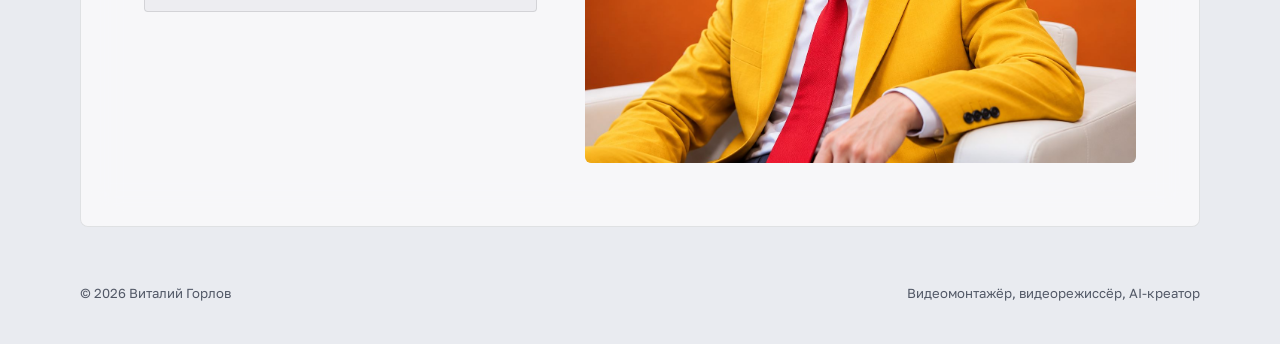
==== commit 7a6d5278: "Контакты: фото справа вместо формы заявки Co-Authored-By: Claude Opus 5.5 <noreply@anthropic.com>" ====
--- a/index.html
+++ b/index.html
@@ -352,11 +352,8 @@
         </a>
       </div>
 
-      <!-- Форма заявки: имя, способ связи, тип ролика, описание задачи. Собрать после выбора хранилища заявок. -->
-      <div class="form-todo">
-        <span class="label">Форма заявки</span>
-        <p class="todo">[ВСТАВИТЬ: форма заявки — после выбора, куда приходят заявки]</p>
-      </div>
+      <!-- справа фото владельца (по его просьбе вместо формы заявки; форму можно вернуть позже) -->
+      <img class="contact-photo" src="img/contact-photo.jpg" width="1463" height="1075" alt="Виталий Горлов" loading="lazy">
     </div>
   </div>
 </section>
--- a/assets/site.css
+++ b/assets/site.css
@@ -485,8 +485,7 @@
 .social-txt { display: grid; gap: 2px; min-width: 0; }
 .social-txt b { font-weight: 600; font-size: 1.05rem; }
 .social-txt span { font-size: var(--s-5); color: var(--muted); overflow-wrap: anywhere; }
-.form-todo { padding: 24px; border: 1px dashed var(--line); border-radius: 4px; display: grid; gap: 8px; }
-.form-todo p { margin: 0; }
+.contact-photo { display: block; width: 100%; height: auto; border-radius: 6px; }
 
 footer {
   display: flex; flex-wrap: wrap; justify-content: space-between; gap: 8px 24px;
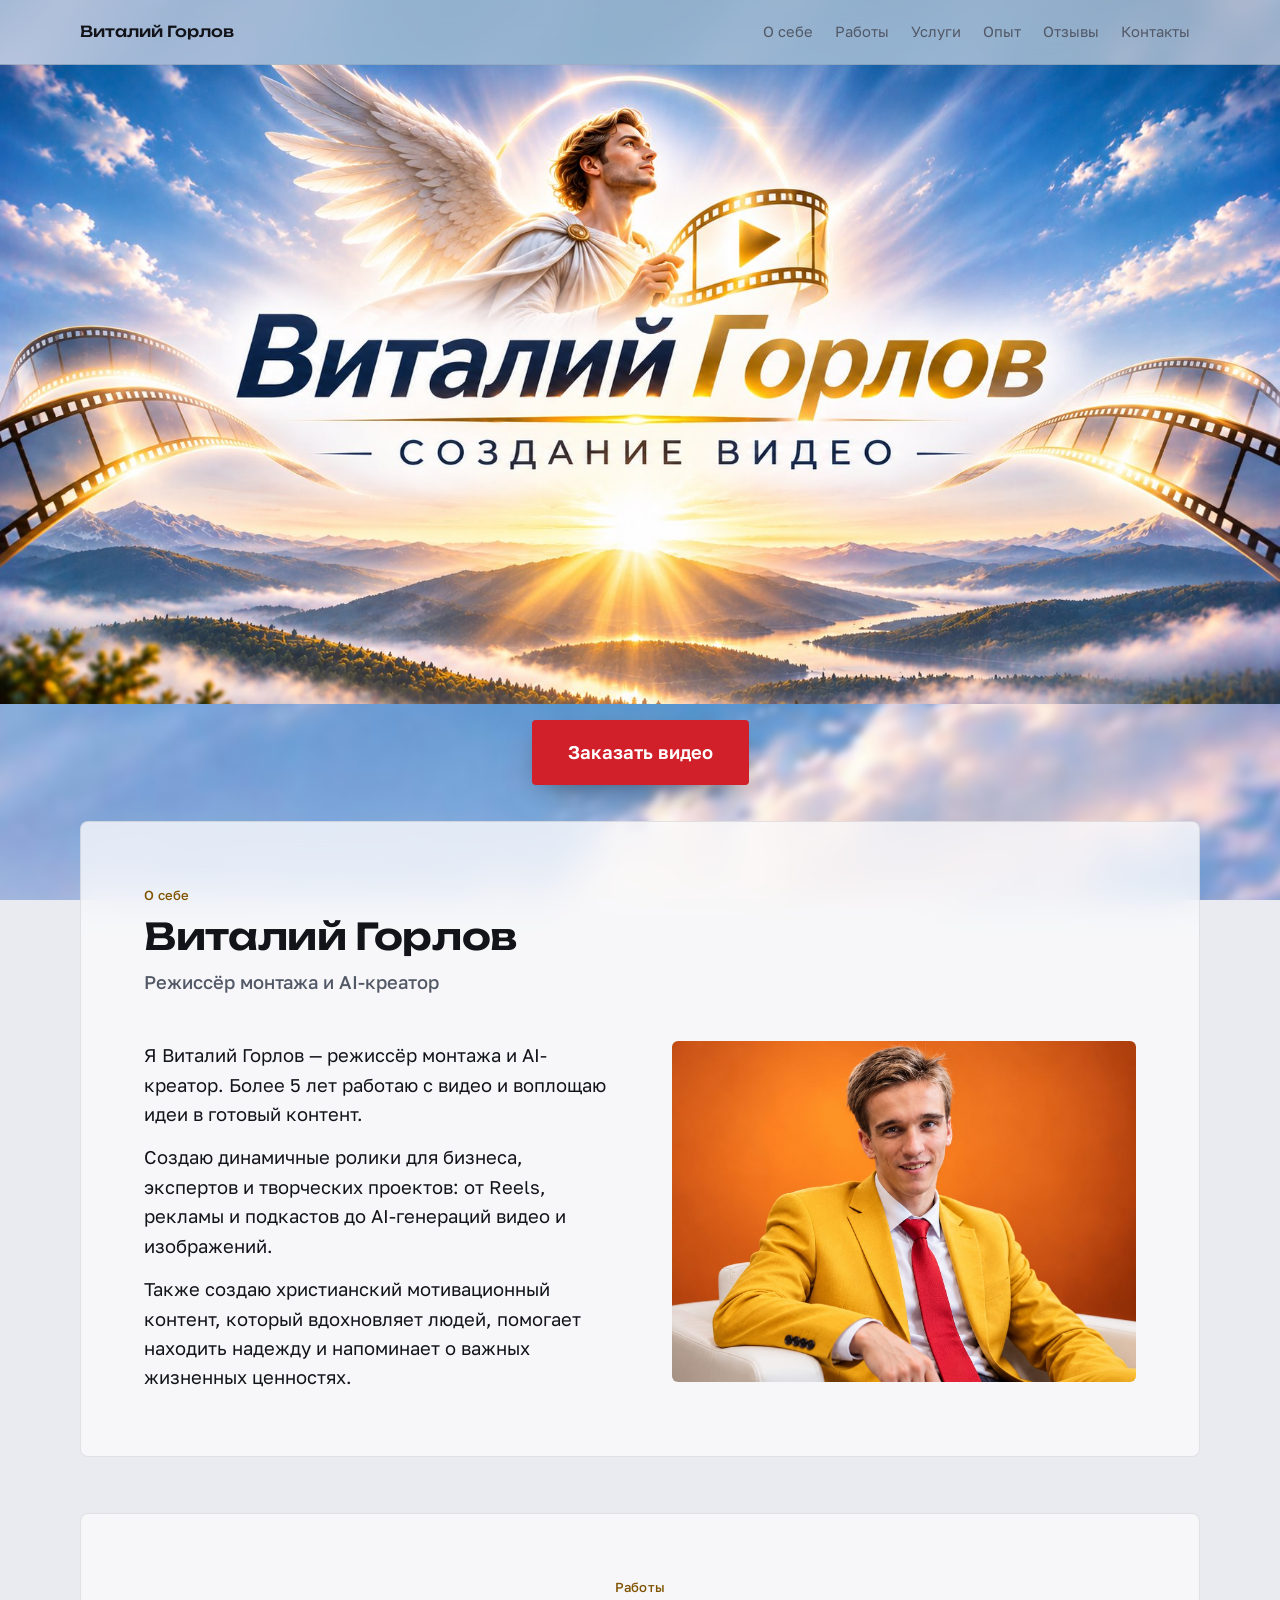
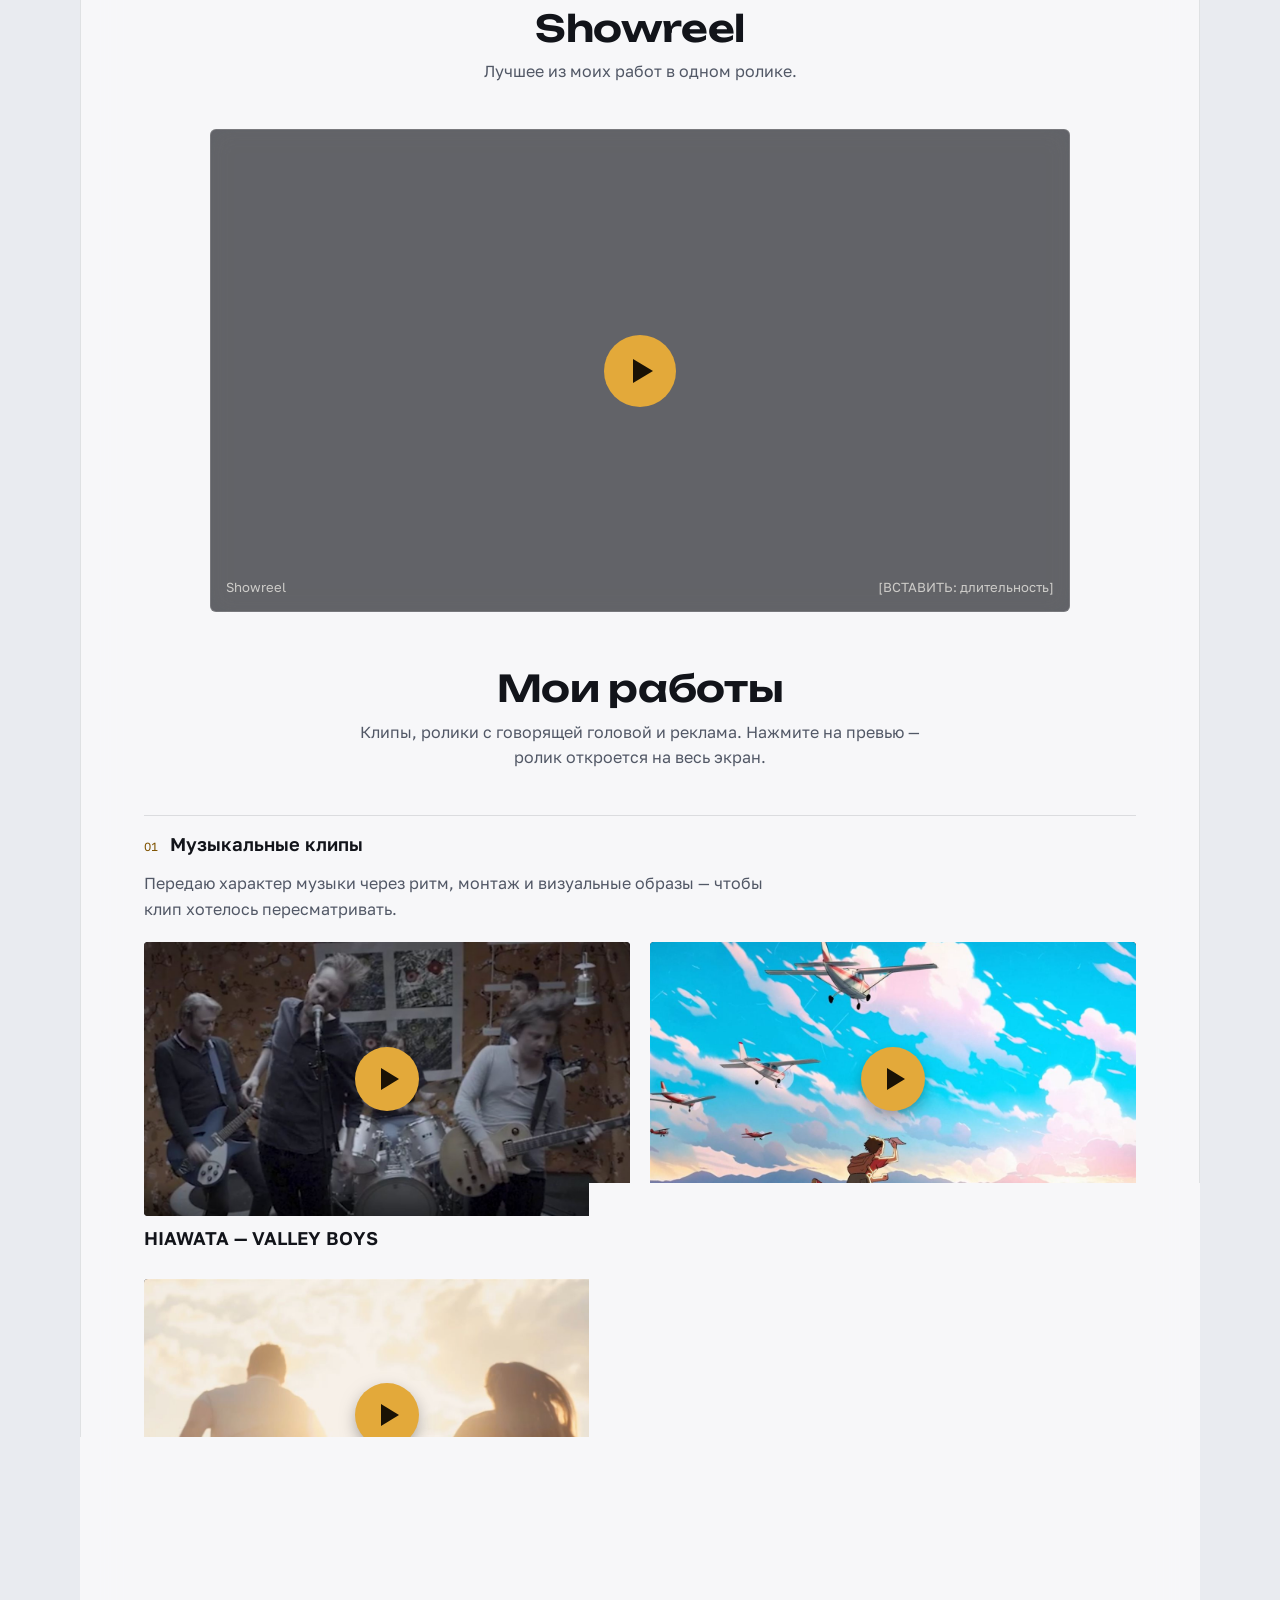
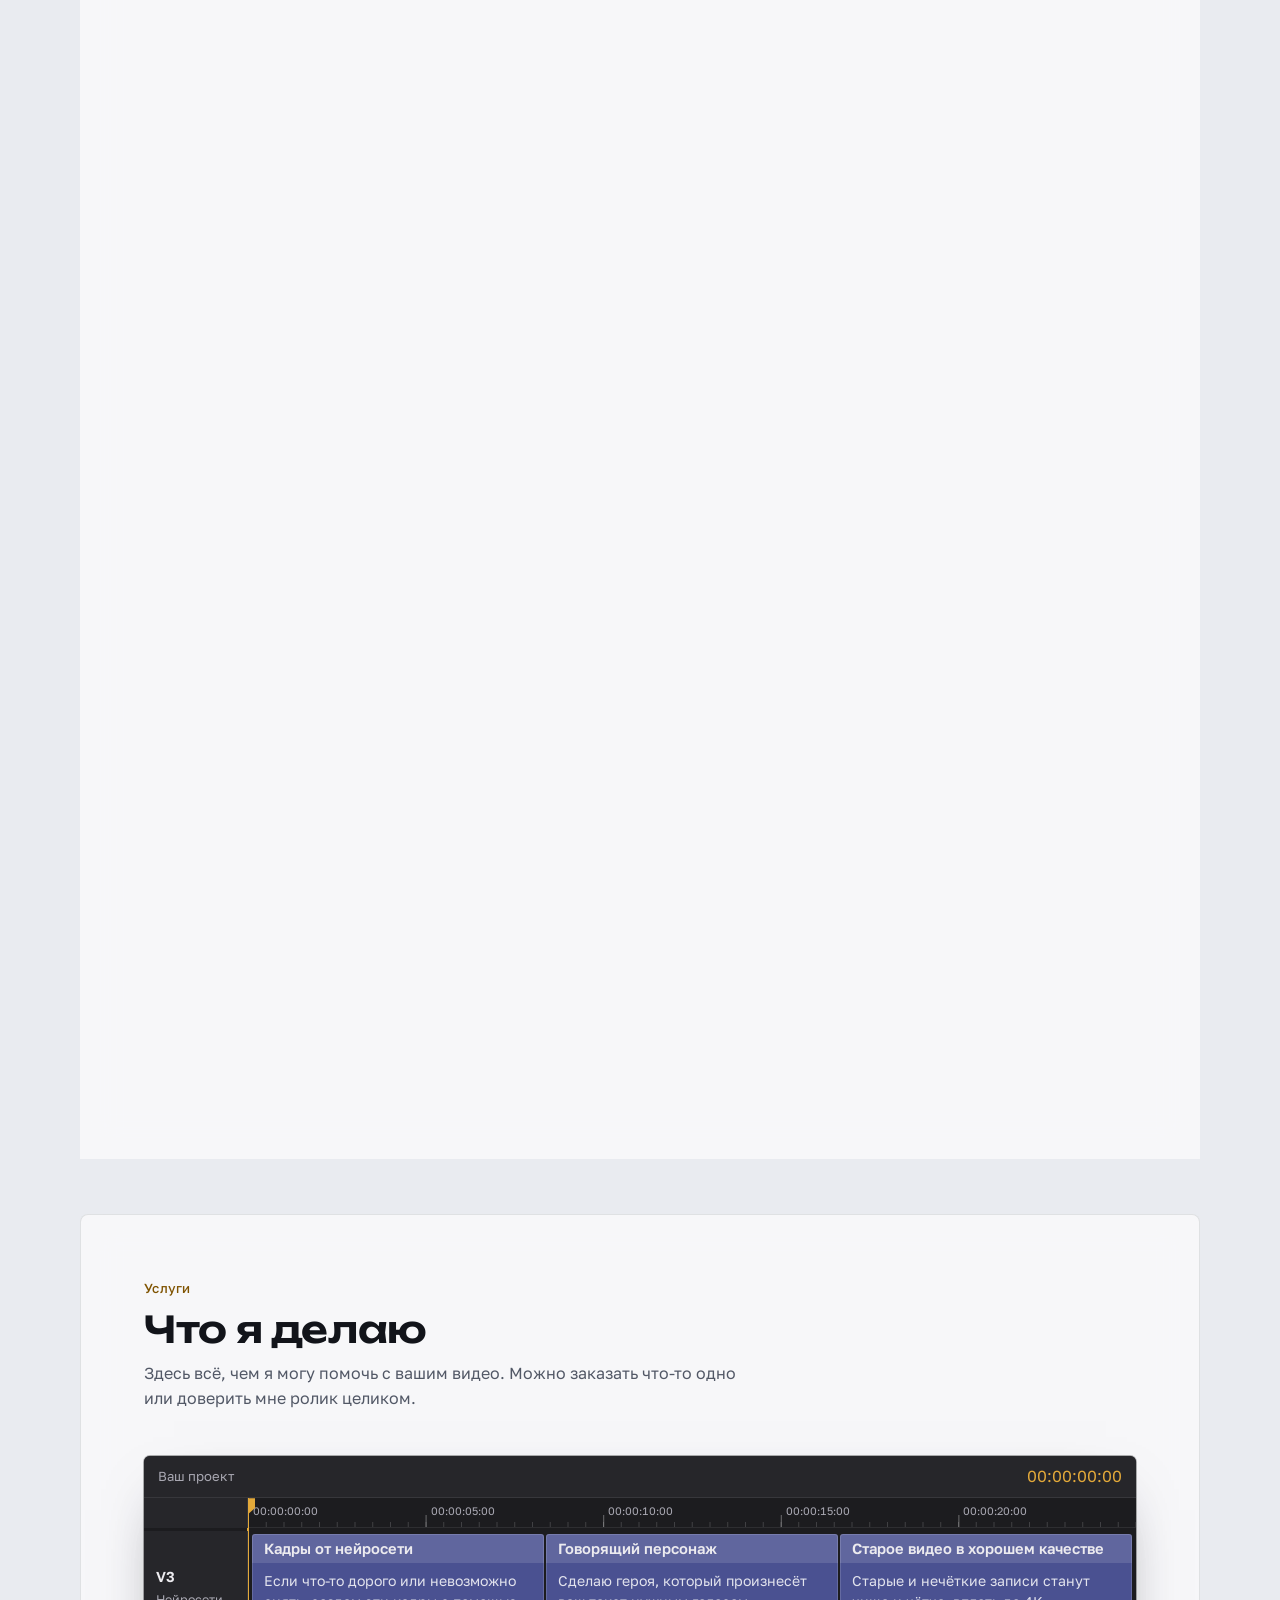
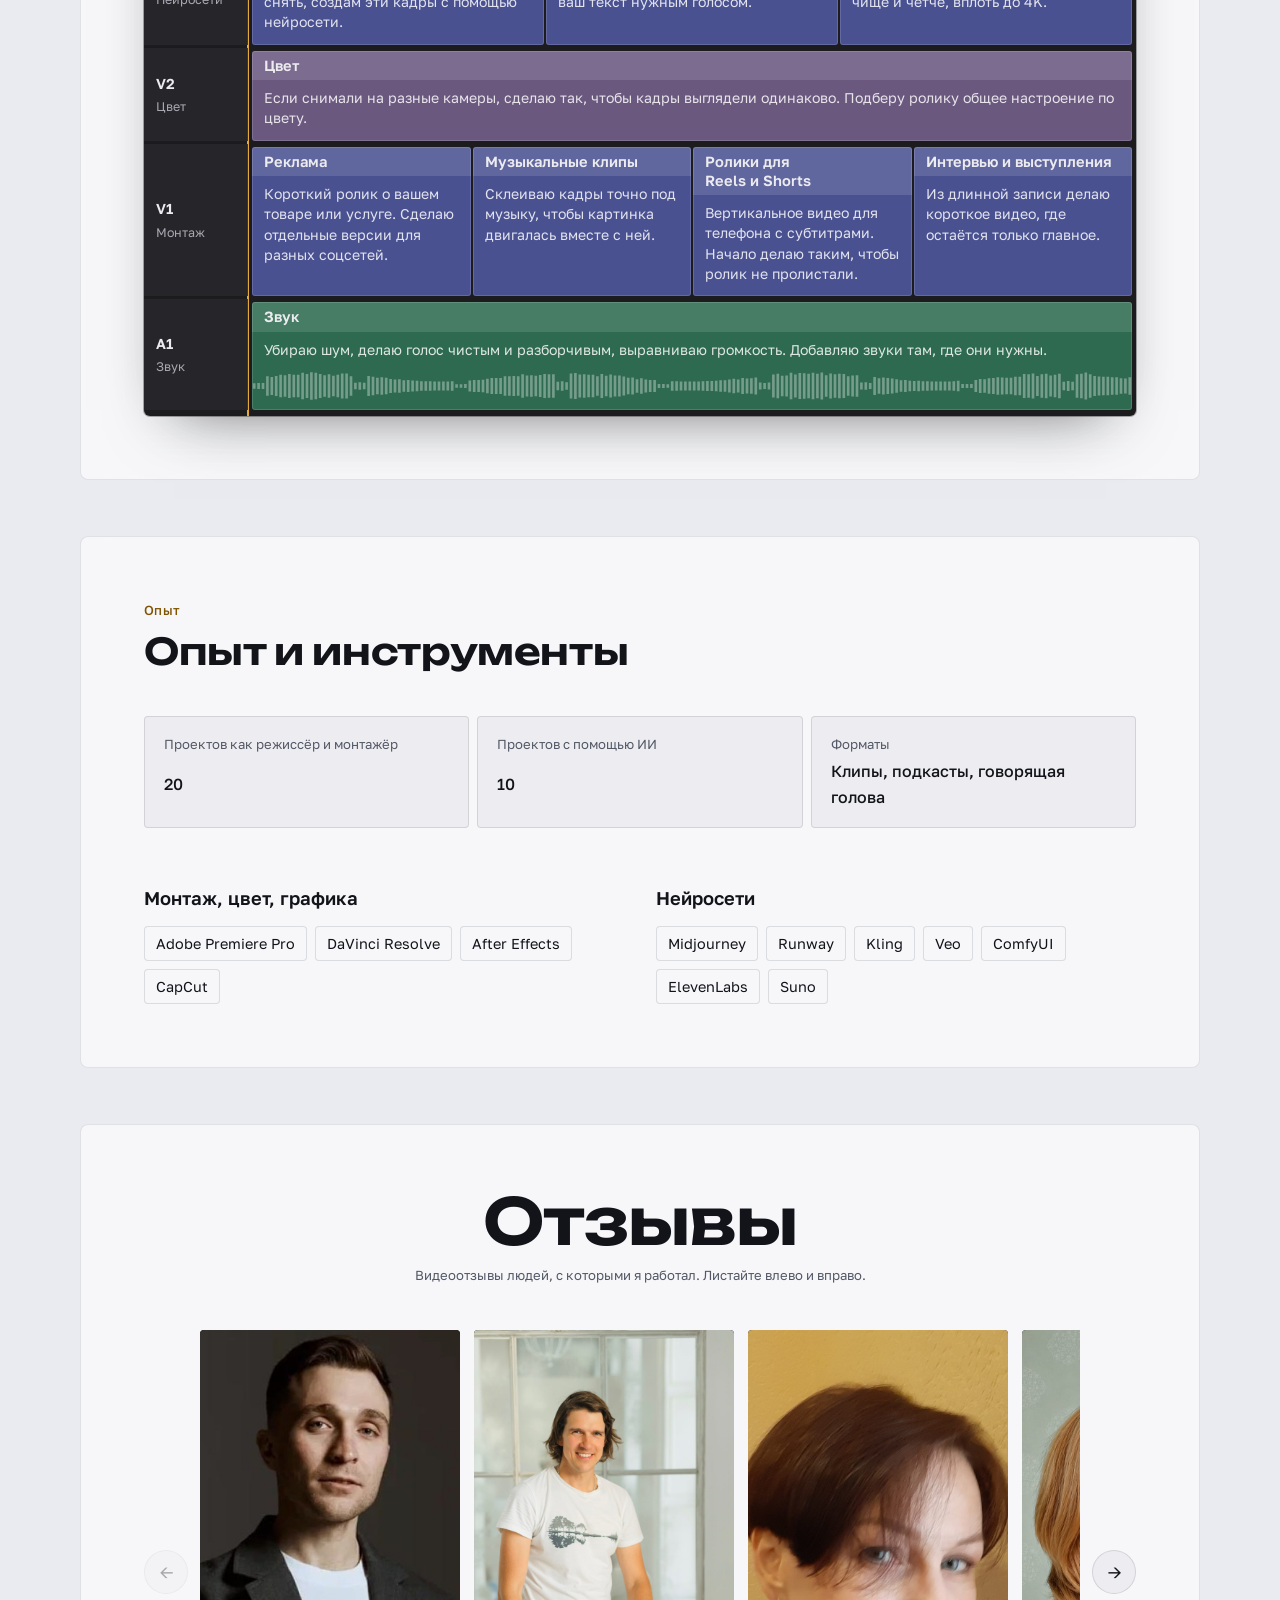
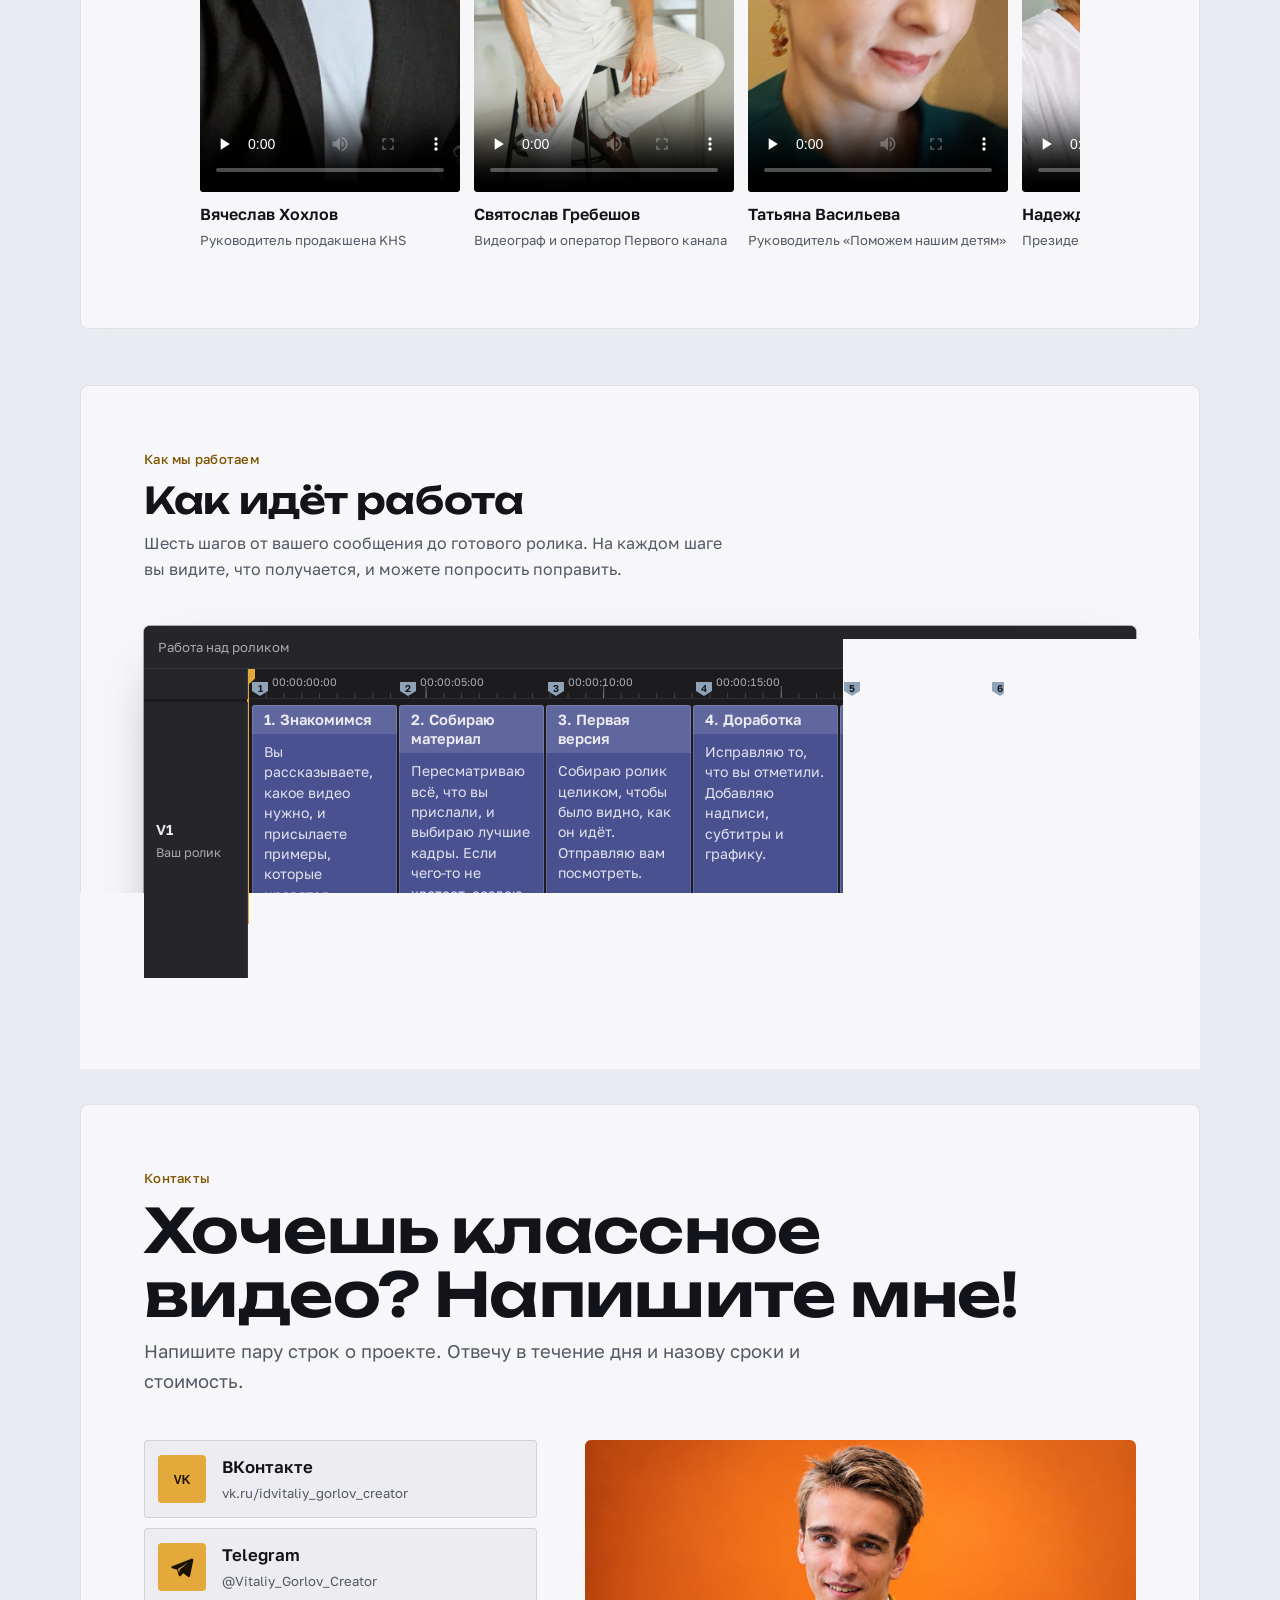
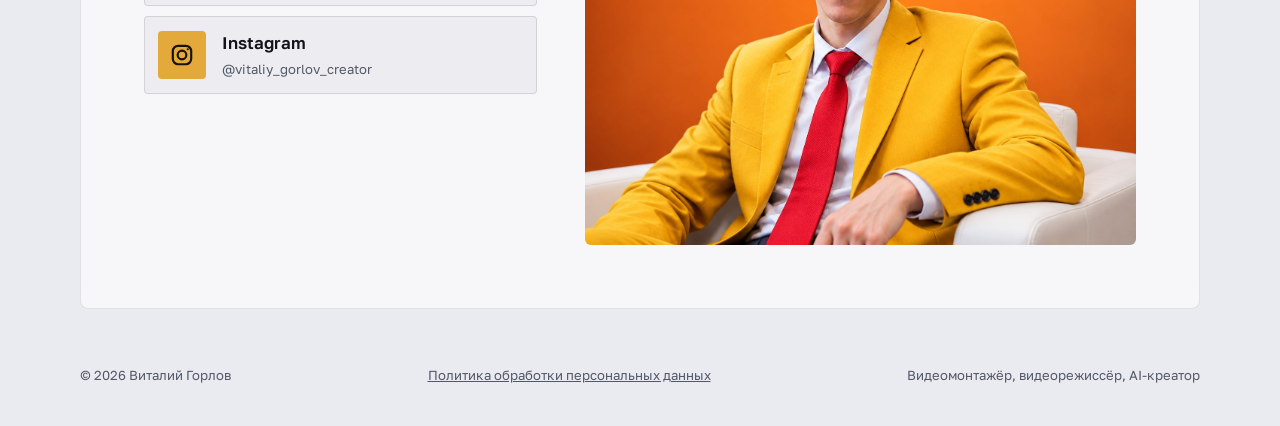
==== commit f5c28c50: "Кнопка «Заказать видео», анкета с отправкой на почту и политика персональных данных Co-Authored-By: " ====
--- a/index.html
+++ b/index.html
@@ -36,6 +36,8 @@
 <div class="hero" id="top">
   <!-- имя и «Создание видео» нарисованы на баннере; заголовок для поисковиков и экранных дикторов -->
   <h1 class="sr-only">Виталий Горлов — создание видео</h1>
+  <!-- открывает окно с анкетой (assets/order.js); без JS просто ведёт к контактам -->
+  <a class="btn btn-red hero-cta" href="#contact" data-order>Заказать видео</a>
   <a class="cue" href="#about" aria-label="Листать вниз">↓</a>
 </div>
 
@@ -361,8 +363,60 @@
 
 <footer class="wrap">
   <span>© 2026 Виталий Горлов</span>
+  <a href="politika.html" target="_blank" rel="noopener">Политика обработки персональных данных</a>
   <span>Видеомонтажёр, видеорежиссёр, AI-креатор</span>
 </footer>
+
+<!-- Анкета заявки. Открывается кнопкой «Заказать видео» (любая ссылка с data-order).
+     Отправка — через FormSubmit на почту владельца (assets/order.js). -->
+<dialog class="order" id="order" aria-labelledby="order-title">
+  <button class="order-close" type="button" aria-label="Закрыть анкету">✕</button>
+  <div class="order-body">
+    <h2 id="order-title">Давайте познакомимся</h2>
+    <form class="order-form" action="https://formsubmit.co/vitali050601@yandex.ru" method="POST" novalidate>
+      <p class="order-note">Обязательно: имя и Telegram или VK, чтобы я мог вам ответить.</p>
+
+      <div class="field">
+        <label for="f-name">1. Как вас зовут?</label>
+        <input id="f-name" name="Имя" type="text" autocomplete="name" maxlength="80" required aria-describedby="e-name">
+        <span class="field-err" id="e-name"></span>
+      </div>
+      <div class="field">
+        <label for="f-tg">2. Ссылка на Telegram</label>
+        <input id="f-tg" name="Telegram" type="text" inputmode="url" autocomplete="off" maxlength="100" placeholder="@ваш_ник или t.me/ваш_ник" aria-describedby="e-contact">
+      </div>
+      <div class="field">
+        <label for="f-vk">3. Ссылка на ваш профиль VK</label>
+        <input id="f-vk" name="VK" type="text" inputmode="url" autocomplete="off" maxlength="150" placeholder="vk.com/ваш_профиль" aria-describedby="e-contact">
+        <span class="field-err" id="e-contact"></span>
+      </div>
+      <div class="field">
+        <label for="f-idea">4. Напишите кратко о своей идее</label>
+        <textarea id="f-idea" name="Идея" rows="4" maxlength="1500" placeholder="Какой ролик нужен, для чего, к какому сроку"></textarea>
+      </div>
+
+      <div class="field check">
+        <input id="f-agree" type="checkbox" required aria-describedby="e-agree">
+        <label for="f-agree">Я согласен(на) на обработку моих персональных данных в соответствии с <a href="politika.html" target="_blank" rel="noopener">Политикой обработки персональных данных</a></label>
+        <span class="field-err" id="e-agree"></span>
+      </div>
+
+      <!-- служебные поля FormSubmit; _honey — ловушка для спам-ботов, люди её не видят -->
+      <input type="hidden" name="_subject" value="Новая заявка с сайта">
+      <input type="hidden" name="_template" value="table">
+      <input type="hidden" name="_captcha" value="false">
+      <input class="hp" type="text" name="_honey" tabindex="-1" autocomplete="off" aria-hidden="true">
+
+      <button class="btn btn-red order-send" type="submit">Отправить анкету</button>
+      <p class="order-status" role="status" aria-live="polite"></p>
+    </form>
+    <div class="order-done" hidden>
+      <p class="order-done-title">Анкета отправлена!</p>
+      <p>Спасибо. Я прочитаю её и напишу вам в течение дня.</p>
+      <button class="btn order-ok" type="button">Хорошо</button>
+    </div>
+  </div>
+</dialog>
 <!-- плеер работ: открывается поверх страницы на весь экран -->
 <div class="player" id="player" role="dialog" aria-modal="true" aria-label="Просмотр ролика" hidden>
   <button class="player-close" type="button" aria-label="Закрыть ролик">✕</button>
@@ -374,3 +428,4 @@
 <script src="assets/reel.js"></script>
 <script src="assets/works.js"></script>
 <script src="assets/timeline.js"></script>
+<script src="assets/order.js"></script>
--- a/assets/site.css
+++ b/assets/site.css
@@ -487,6 +487,70 @@
 .social-txt span { font-size: var(--s-5); color: var(--muted); overflow-wrap: anywhere; }
 .contact-photo { display: block; width: 100%; height: auto; border-radius: 6px; }
 
+/* ——— Кнопка «Заказать видео» и анкета ——— */
+/* красный — только для главного действия (заказ); белый текст на нём контрастный в обеих темах */
+:root { --red: #d1202a; --red-hover: #b3161f; --red-text: #b3161f; }
+@media (prefers-color-scheme: dark) { :root:not([data-theme="light"]) { --red-text: #ff8a8f; } }
+:root[data-theme="dark"] { --red-text: #ff8a8f; }
+
+.btn-red { background: var(--red); color: #fff; }
+.btn-red:hover { background: var(--red-hover); box-shadow: 0 10px 30px -10px var(--red); }
+.hero-cta {
+  position: absolute; left: 0; right: 0; top: calc(100svh - 168px);
+  width: fit-content; margin-inline: auto;
+  padding: 18px 36px; font-size: 1.15rem;
+  box-shadow: 0 12px 34px -12px rgba(0, 0, 0, 0.55);
+}
+html.order-open { overflow: hidden; }
+.order {
+  width: min(560px, calc(100vw - 24px)); max-height: calc(100dvh - 24px);
+  padding: 0; border: 0; border-radius: 8px;
+  background: var(--bg); color: var(--ink);
+  box-shadow: 0 30px 80px -20px rgba(0, 0, 0, 0.6), inset 0 0 0 1px var(--panel-line);
+  overflow: auto; overscroll-behavior: contain;
+}
+.order::backdrop { background: rgba(4, 5, 10, 0.62); -webkit-backdrop-filter: blur(4px); backdrop-filter: blur(4px); }
+.order-body { padding: clamp(20px, 5vw, 40px); padding-top: 8px; }
+.order h2 { font-size: clamp(1.4rem, 5vw, 1.9rem); text-align: center; margin: 0 0 20px; }
+.order-close {
+  display: grid; place-items: center;
+  margin: 8px 8px 0 auto;
+  width: 44px; height: 44px; border: 0; border-radius: 4px;
+  background: var(--cell); color: var(--ink); font-size: 1.1rem; cursor: pointer;
+}
+.order-close:hover { background: var(--line); }
+.order-form { display: grid; gap: 16px; }
+.order-form[hidden], .order-done[hidden] { display: none; }
+.order-note { margin: 0; font-size: var(--s-5); color: var(--muted); text-align: center; }
+.field { display: grid; gap: 6px; }
+.field label { font-weight: 500; }
+.field input[type="text"], .field textarea {
+  width: 100%; padding: 12px 14px;
+  font: inherit; color: var(--ink);
+  background: var(--cell);
+  border: 1px solid var(--line); border-radius: 4px;
+}
+.field textarea { resize: vertical; min-height: 104px; }
+.field input::placeholder, .field textarea::placeholder { color: var(--muted); opacity: 0.8; }
+.field input:focus-visible, .field textarea:focus-visible { outline: 2px solid var(--accent); outline-offset: 1px; }
+.field [aria-invalid="true"] { border-color: var(--red); }
+.field-err { color: var(--red-text); font-size: var(--s-5); }
+.field-err:empty { display: none; }
+.field.check { grid-template-columns: auto 1fr; align-items: start; column-gap: 10px; }
+.field.check input { width: 20px; height: 20px; margin: 3px 0 0; accent-color: var(--red); }
+.field.check input:focus-visible { outline: 2px solid var(--accent); outline-offset: 2px; }
+.field.check label { font-weight: 400; font-size: var(--s-5); color: var(--muted); }
+.field.check .field-err { grid-column: 1 / -1; }
+.hp { position: absolute; left: -9999px; width: 1px; height: 1px; opacity: 0; }
+.order-send { width: 100%; margin-top: 4px; border: 0; font-family: inherit; cursor: pointer; }
+.order-send:disabled { opacity: 0.7; cursor: progress; transform: none; }
+.order-status { margin: 0; color: var(--red-text); font-size: var(--s-5); }
+.order-status:empty { display: none; }
+.order-done { text-align: center; display: grid; gap: 8px; justify-items: center; padding-block: 12px 8px; }
+.order-done p { margin: 0; }
+.order-done-title { font-family: var(--f-display); font-weight: 600; font-size: 1.3rem; }
+.order-ok { margin-top: 12px; border: 0; font-family: inherit; cursor: pointer; }
+
 footer {
   display: flex; flex-wrap: wrap; justify-content: space-between; gap: 8px 24px;
   padding-block: 28px 40px;
@@ -521,8 +585,10 @@
 /* узкий или вертикальный экран: баннер показан целиком сверху (его высота — половина ширины окна),
    разделы начинаются сразу под ним. Стоит после основных правил .hero, иначе они его перебивают. */
 @media (max-aspect-ratio: 3/2) {
-  .hero { height: calc(var(--head-h) + 50vw + 8px); }
   .cue { display: none; }
+  /* кнопка «Заказать видео» не закрывает баннер: стоит сразу под ним */
+  .hero { height: auto; padding: calc(var(--head-h) + 50vw + 16px) 0 8px; display: flex; justify-content: center; }
+  .hero-cta { position: static; }
 }
 @media (prefers-reduced-motion: reduce) {
   html { scroll-behavior: auto; }
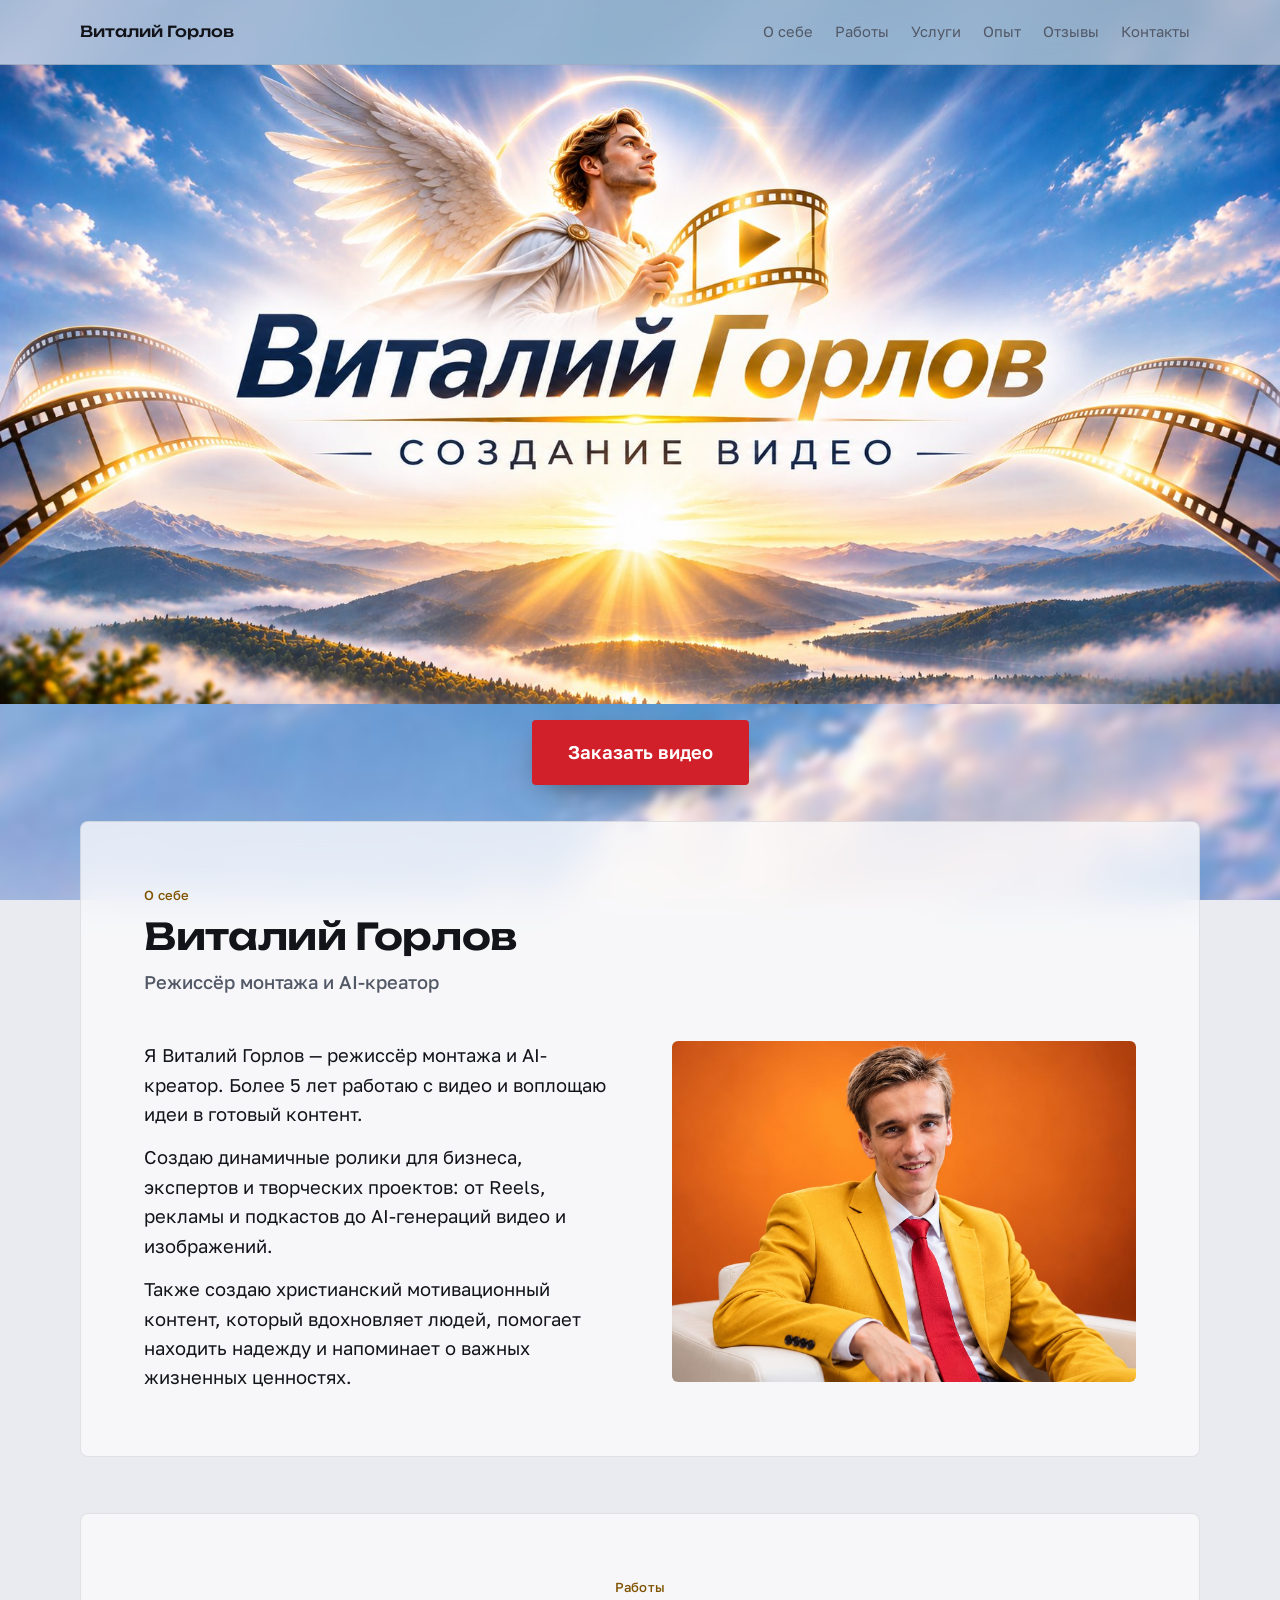
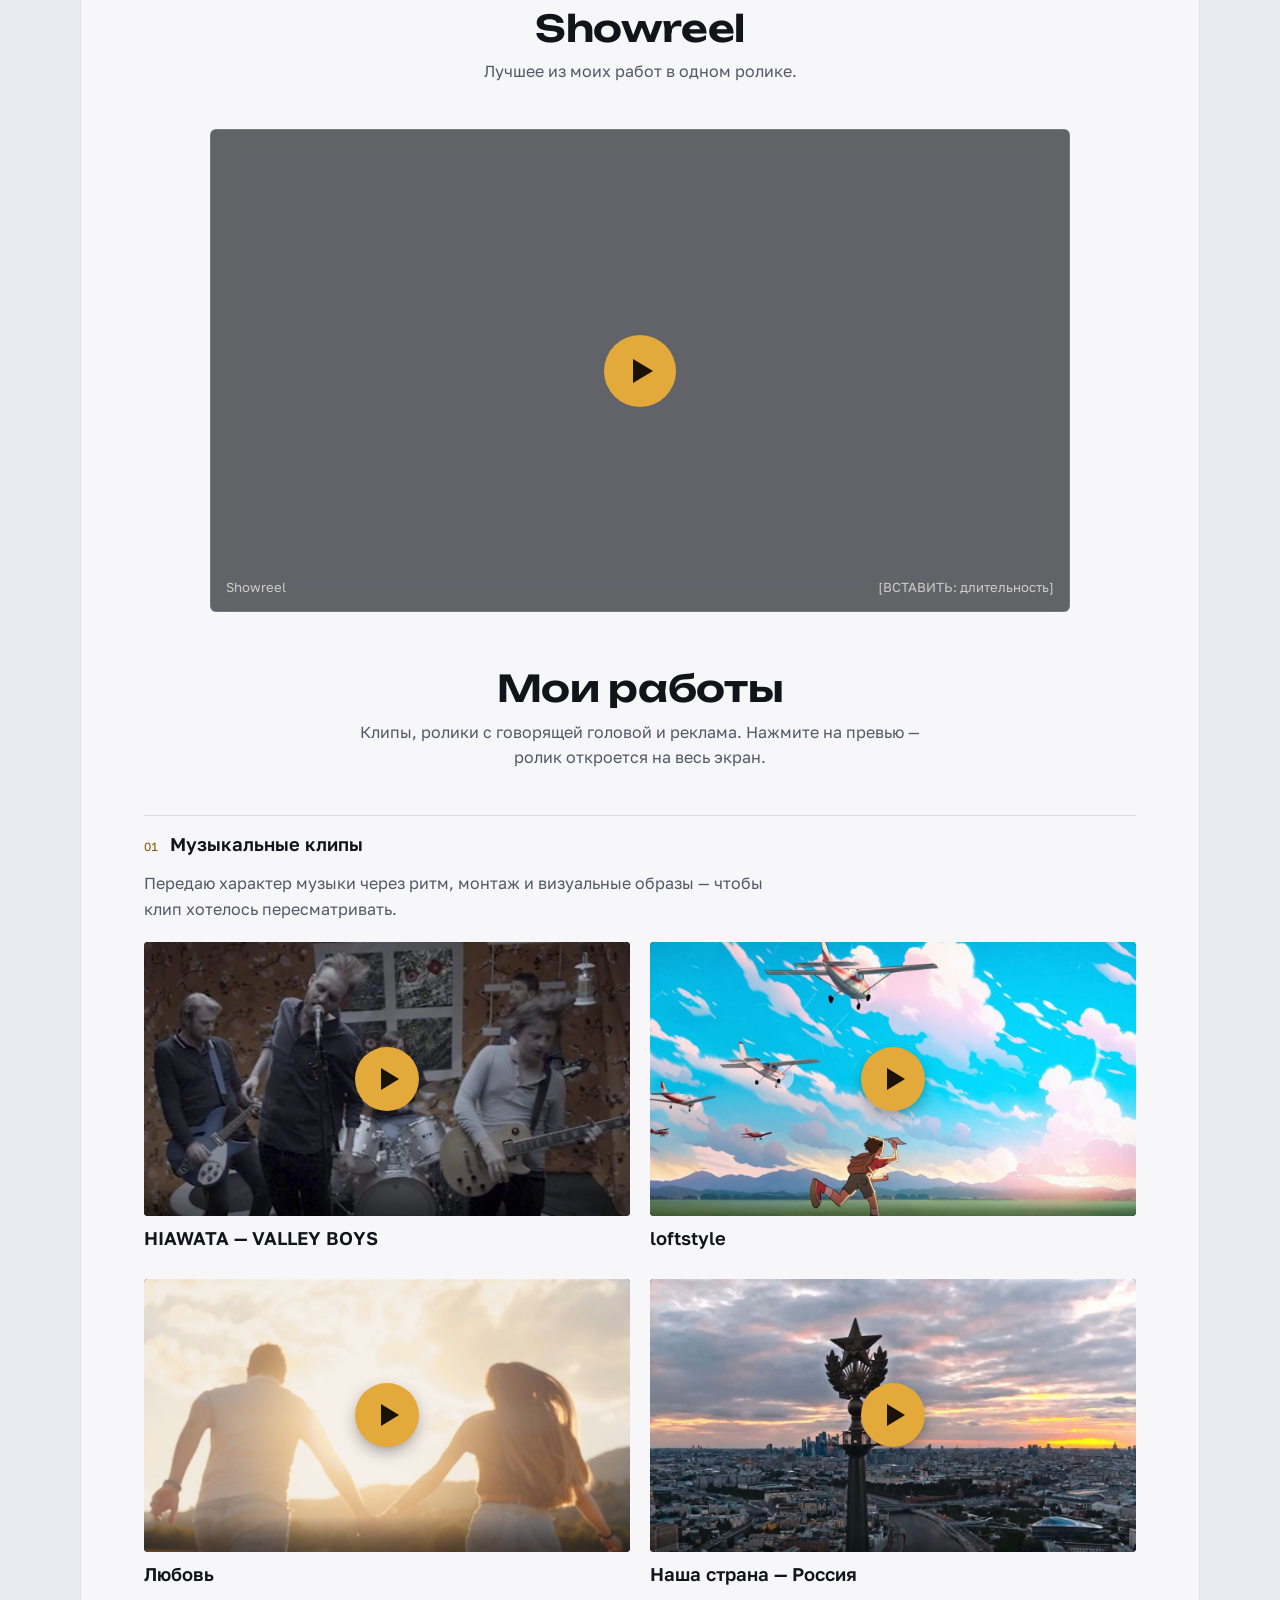
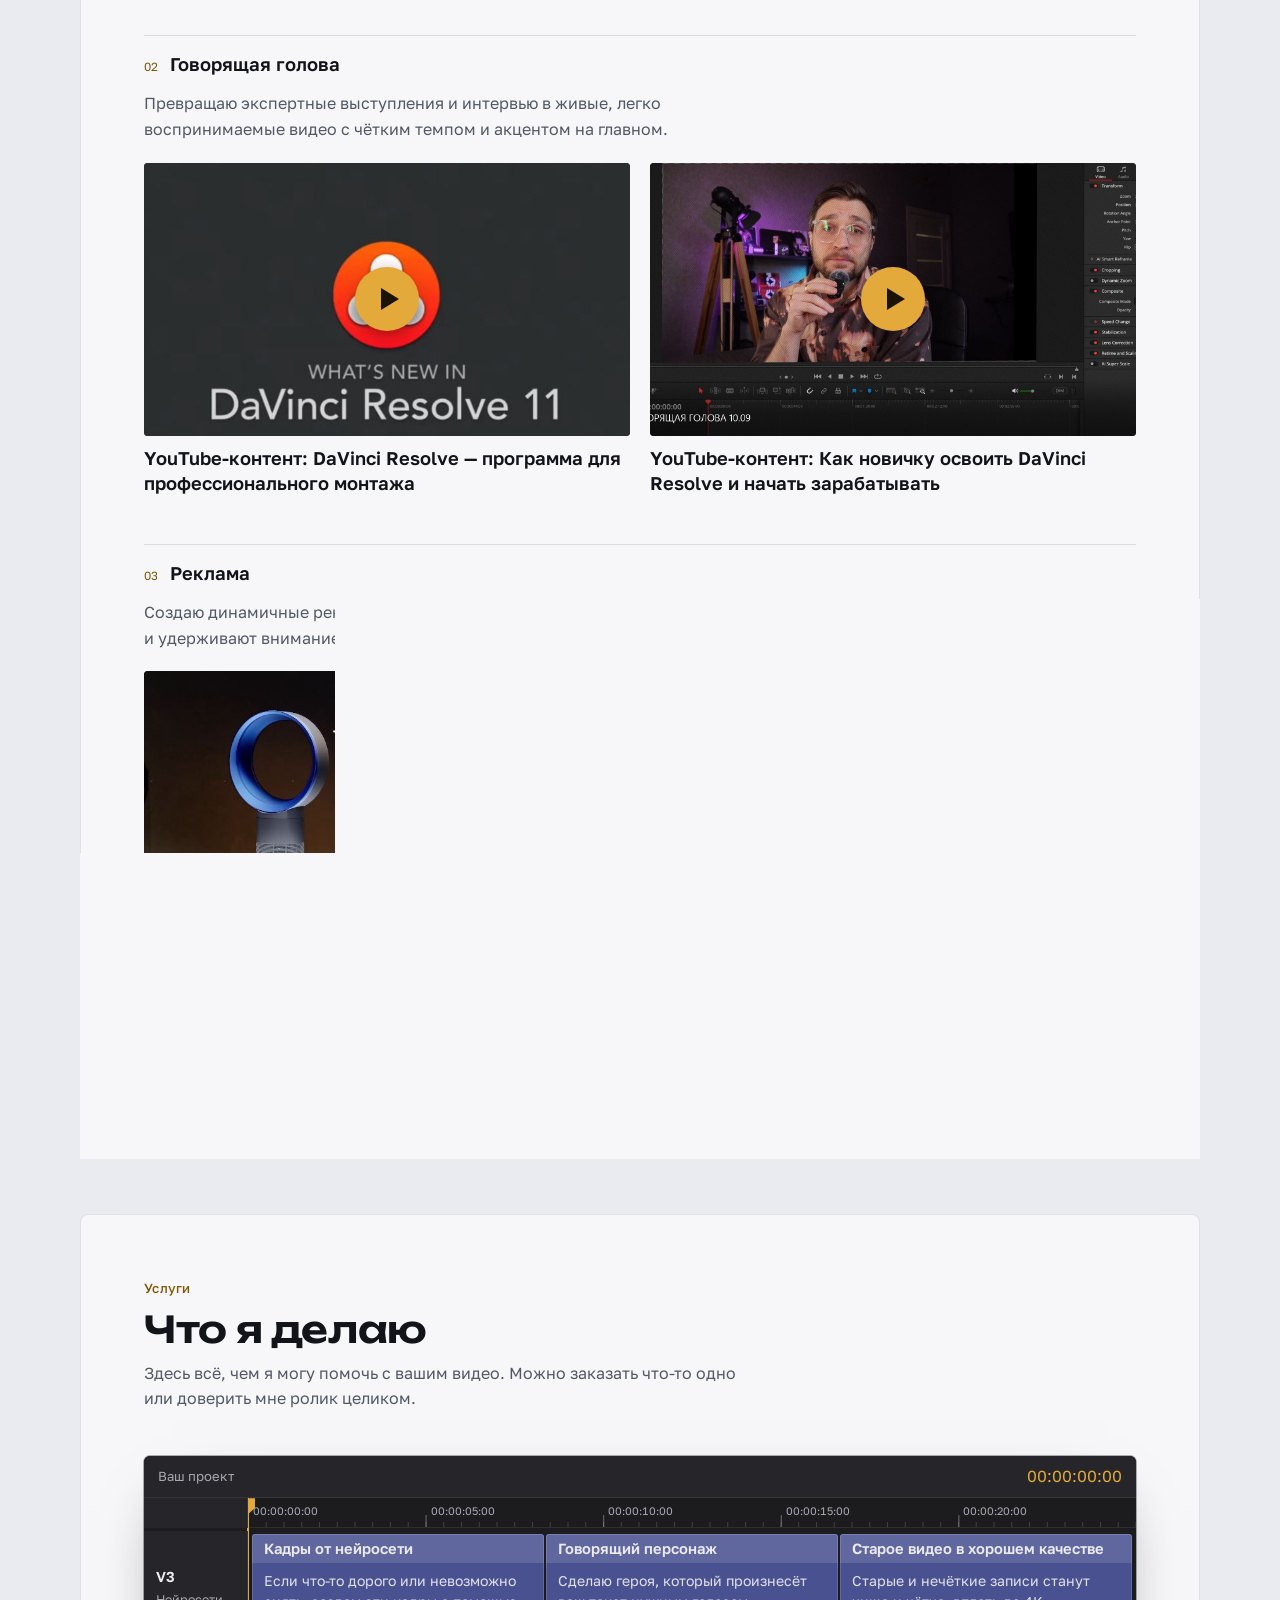
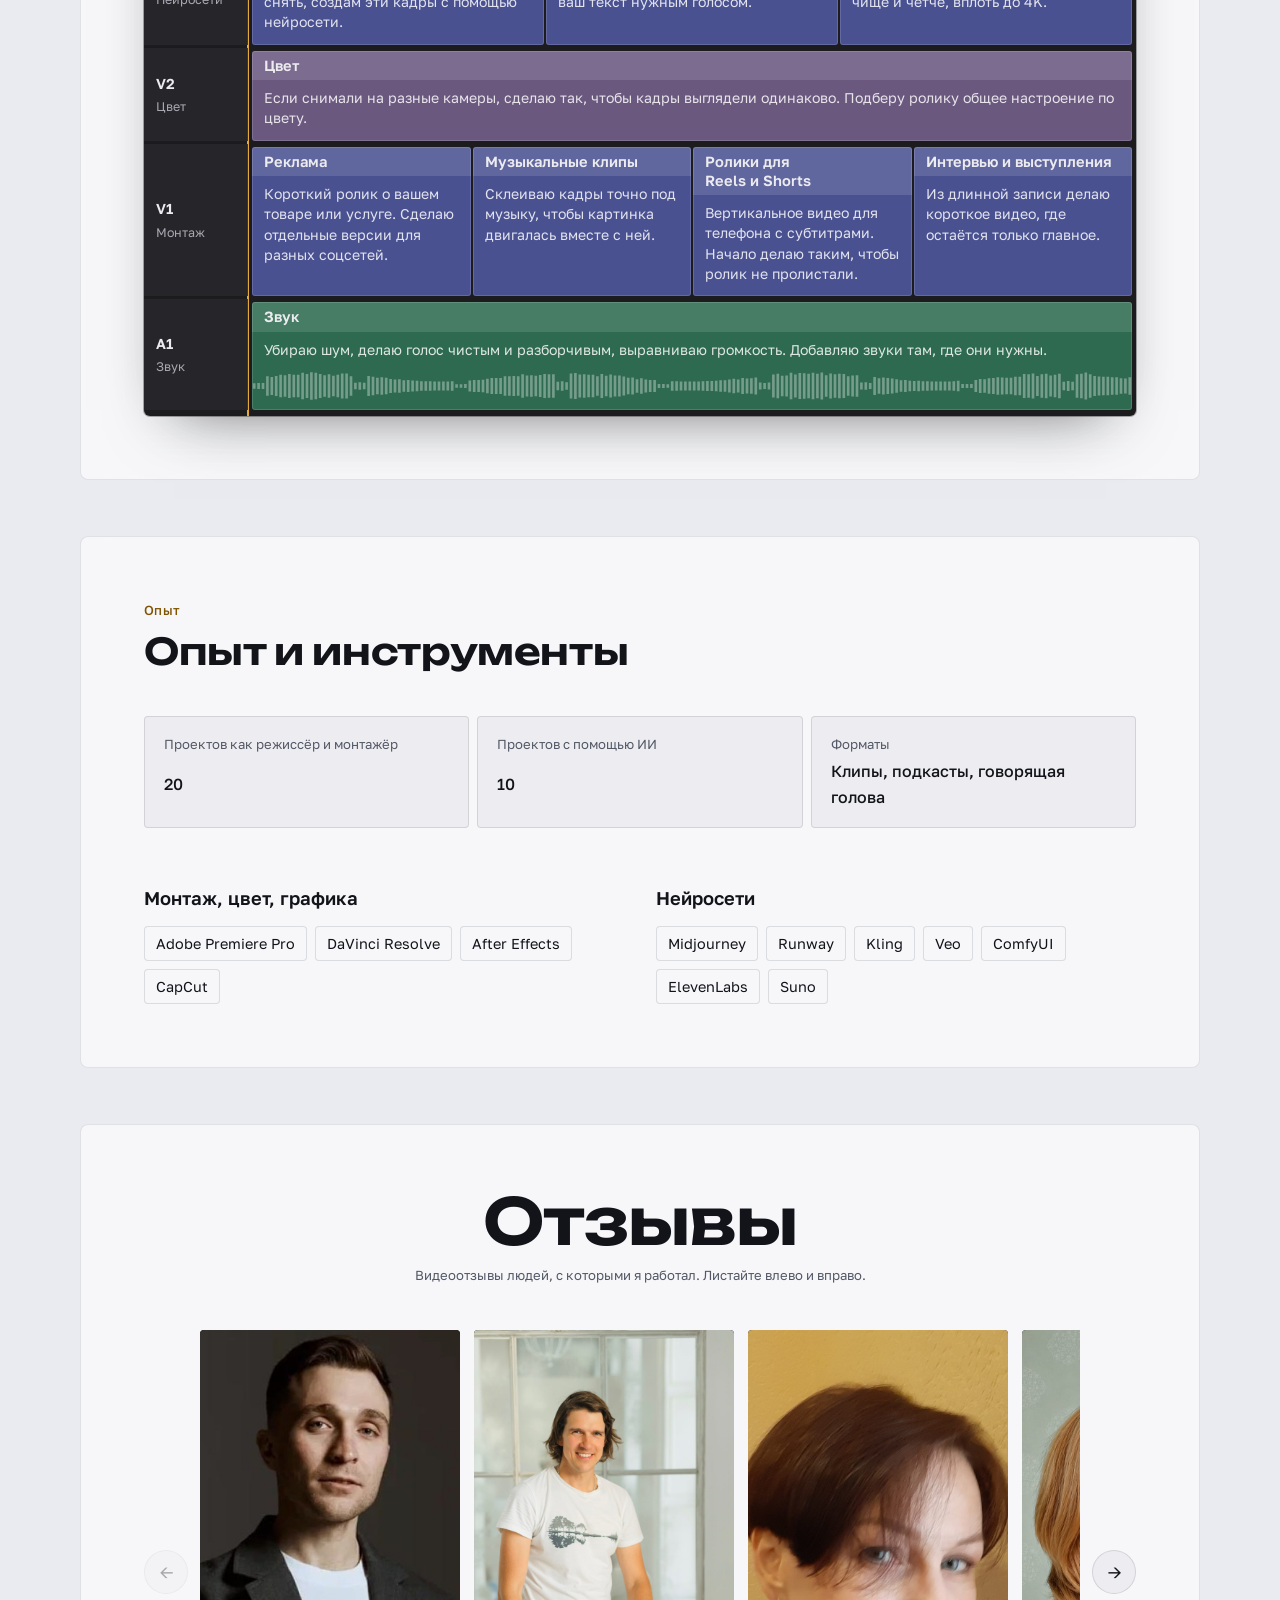
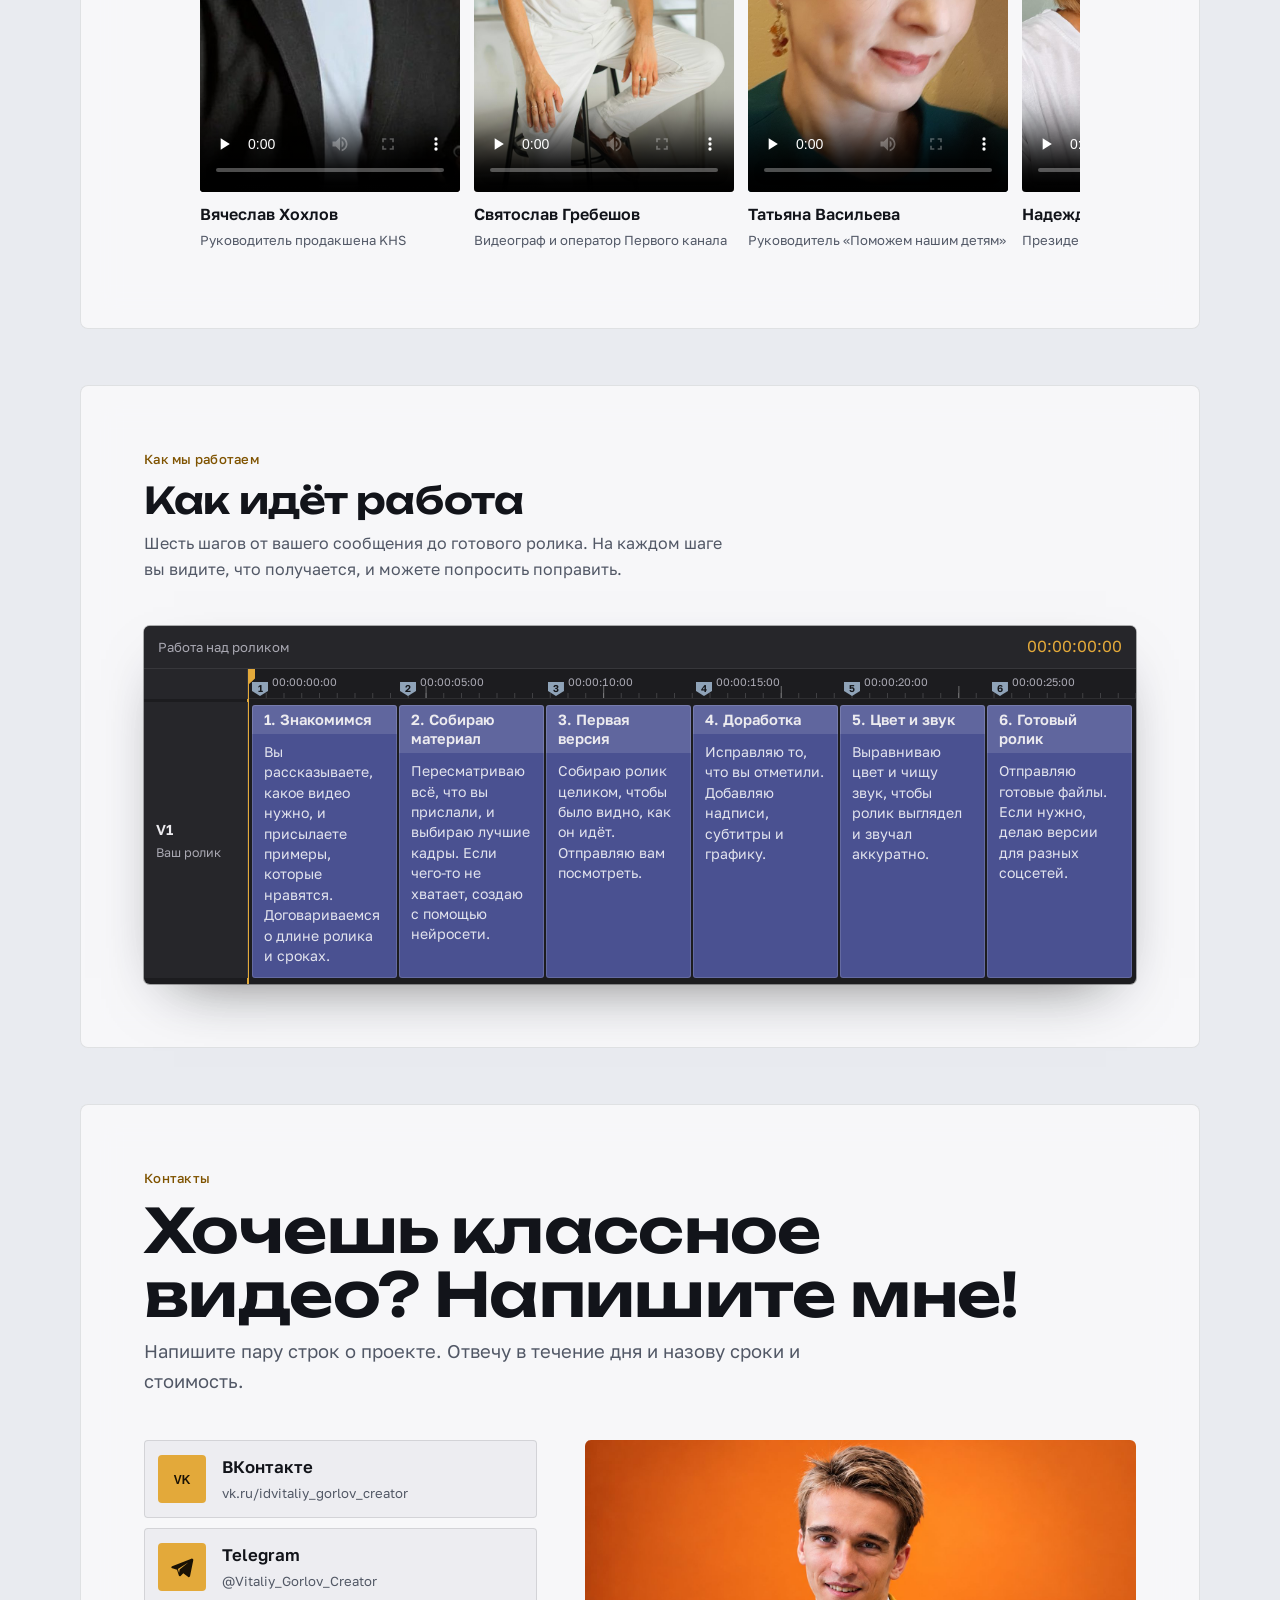
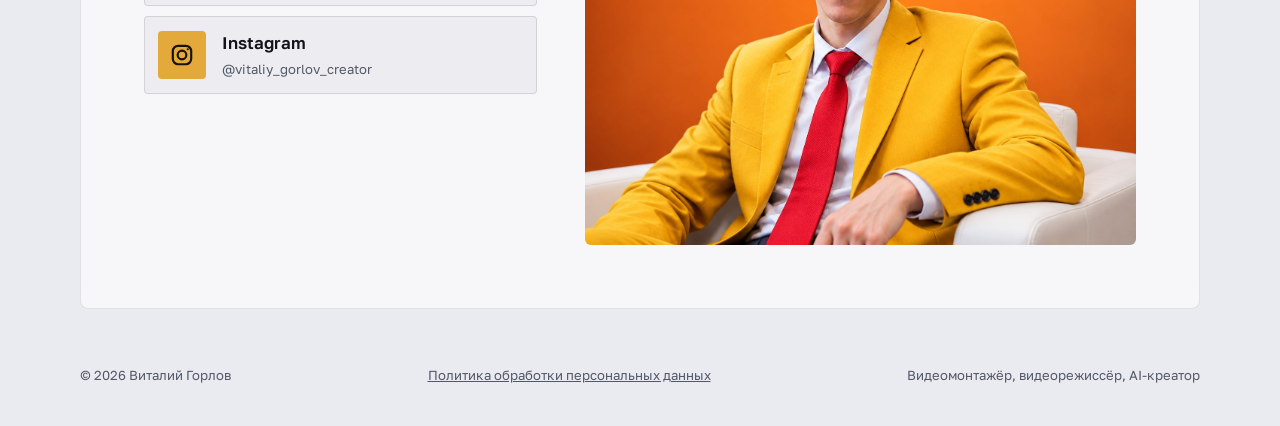
==== commit 8cbb56c2: "Анкета: отправка через Web3Forms вместо неработающего FormSubmit Co-Authored-By: Claude Opus 5.5 <no" ====
--- a/index.html
+++ b/index.html
@@ -368,12 +368,12 @@
 </footer>
 
 <!-- Анкета заявки. Открывается кнопкой «Заказать видео» (любая ссылка с data-order).
-     Отправка — через FormSubmit на почту владельца (assets/order.js). -->
+     Отправка — через Web3Forms на почту владельца (assets/order.js). -->
 <dialog class="order" id="order" aria-labelledby="order-title">
   <button class="order-close" type="button" aria-label="Закрыть анкету">✕</button>
   <div class="order-body">
     <h2 id="order-title">Давайте познакомимся</h2>
-    <form class="order-form" action="https://formsubmit.co/vitali050601@yandex.ru" method="POST" novalidate>
+    <form class="order-form" action="https://api.web3forms.com/submit" method="POST" novalidate>
       <p class="order-note">Обязательно: имя и Telegram или VK, чтобы я мог вам ответить.</p>
 
       <div class="field">
@@ -401,11 +401,12 @@
         <span class="field-err" id="e-agree"></span>
       </div>
 
-      <!-- служебные поля FormSubmit; _honey — ловушка для спам-ботов, люди её не видят -->
-      <input type="hidden" name="_subject" value="Новая заявка с сайта">
-      <input type="hidden" name="_template" value="table">
-      <input type="hidden" name="_captcha" value="false">
-      <input class="hp" type="text" name="_honey" tabindex="-1" autocomplete="off" aria-hidden="true">
+      <!-- служебные поля Web3Forms: ключ формы (письма приходят на vitali050601@yandex.ru), тема письма;
+           botcheck — ловушка для спам-ботов, люди её не видят -->
+      <input type="hidden" name="access_key" value="d2538245-e579-46df-8de7-cf68a802e467">
+      <input type="hidden" name="subject" value="Новая заявка с сайта">
+      <input type="hidden" name="from_name" value="Сайт Виталия Горлова">
+      <input class="hp" type="checkbox" name="botcheck" tabindex="-1" autocomplete="off" aria-hidden="true">
 
       <button class="btn btn-red order-send" type="submit">Отправить анкету</button>
       <p class="order-status" role="status" aria-live="polite"></p>
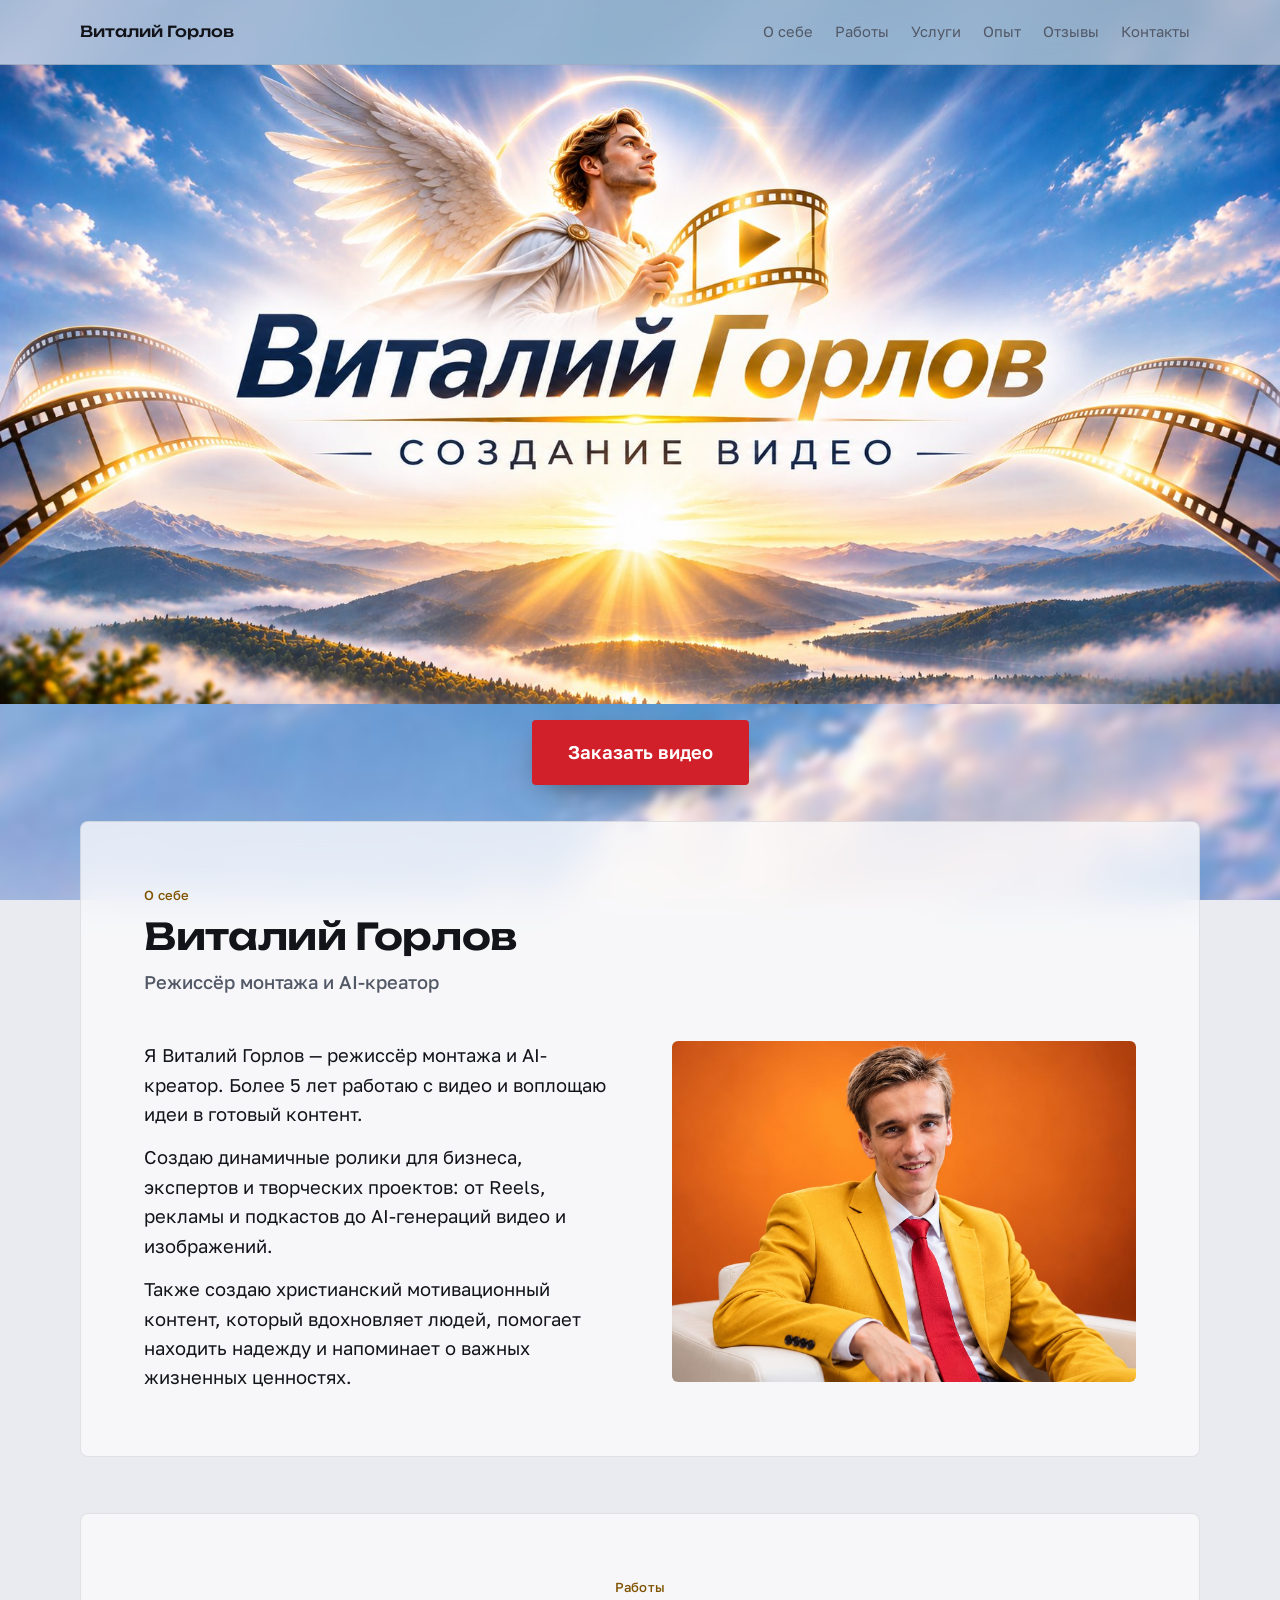
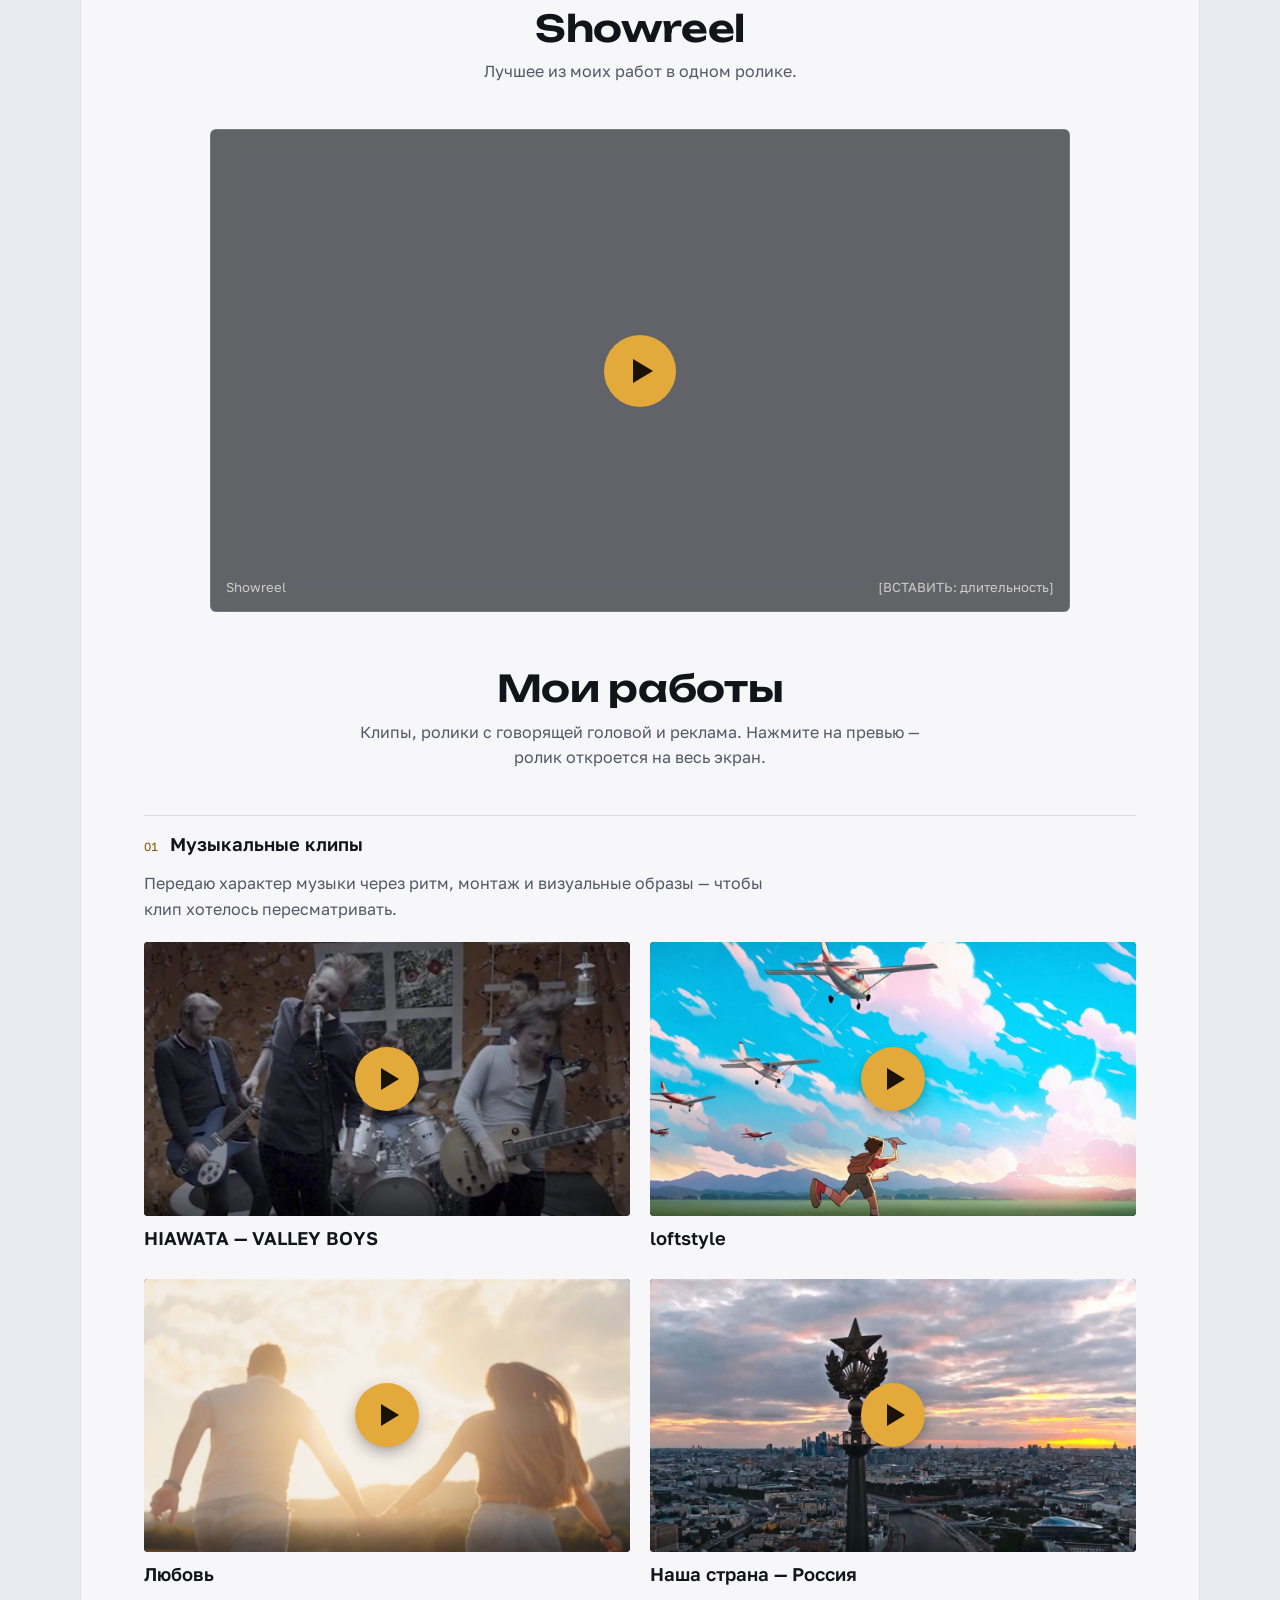
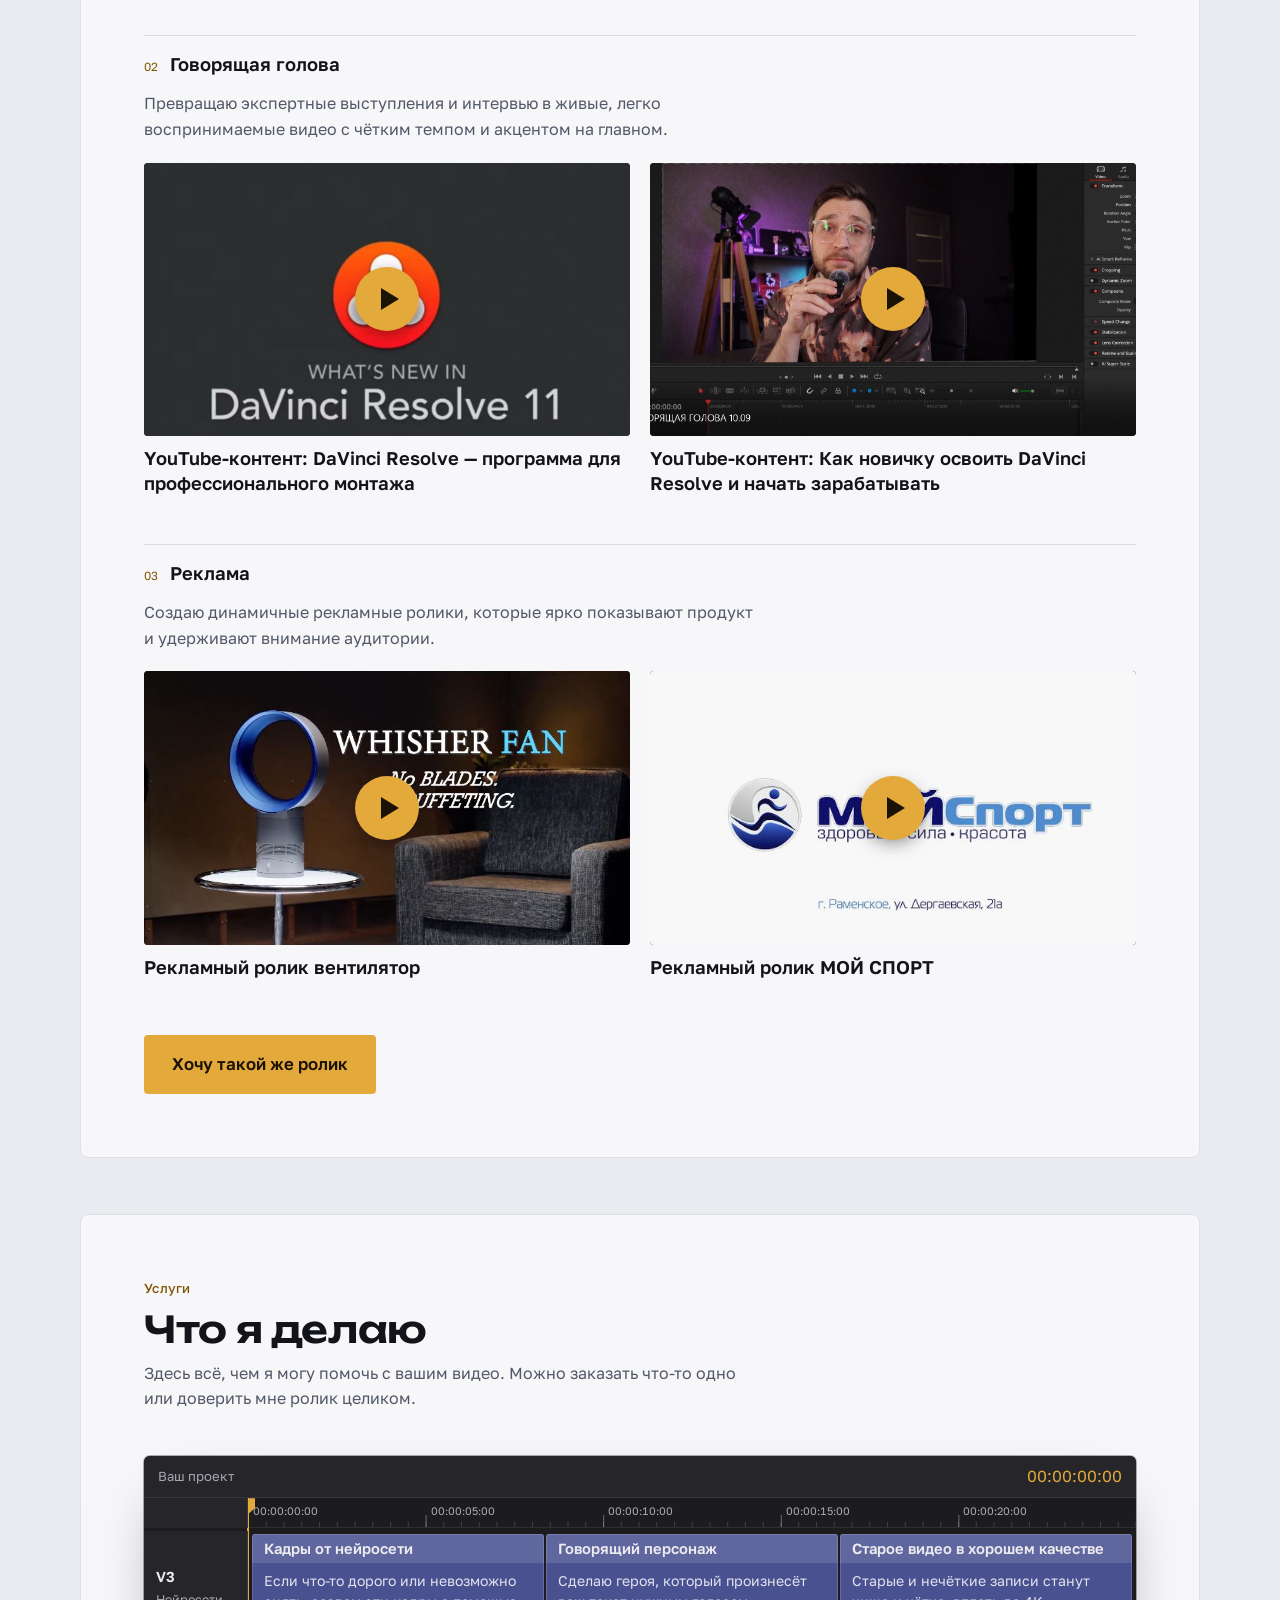
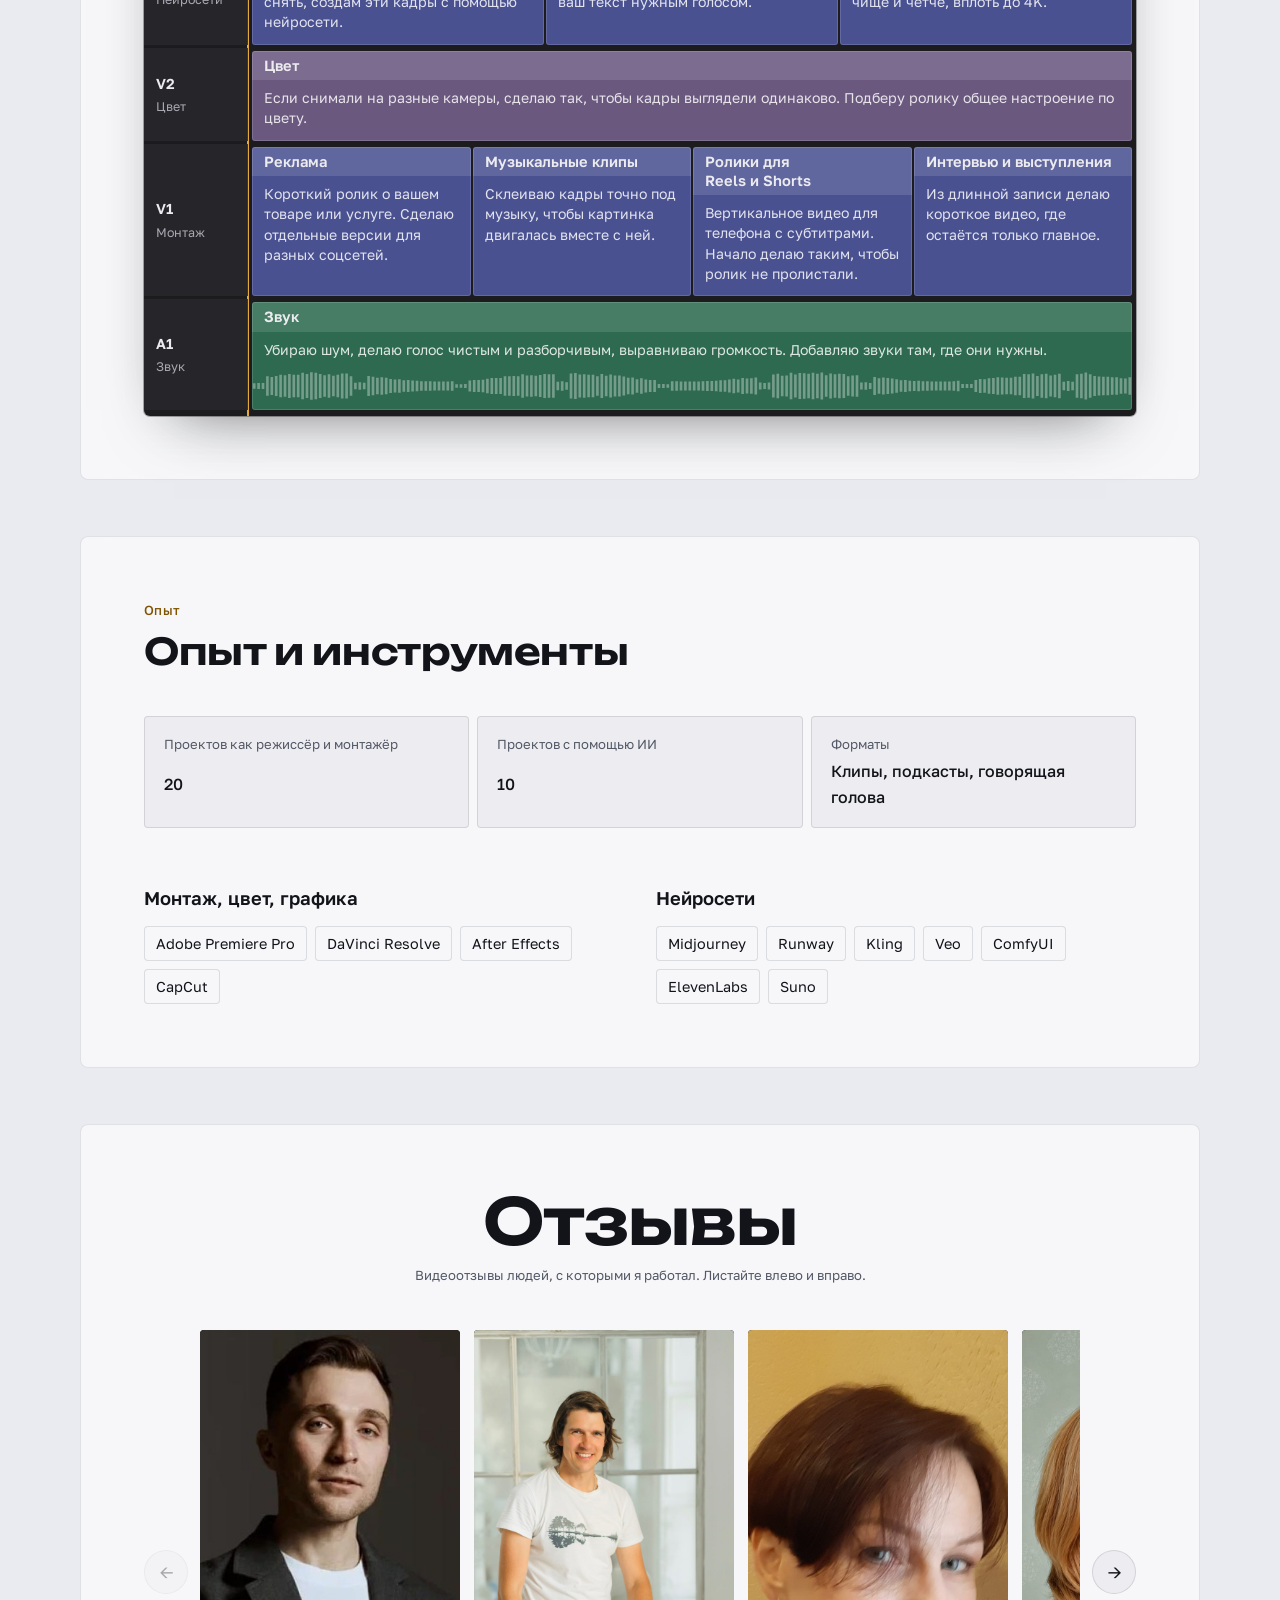
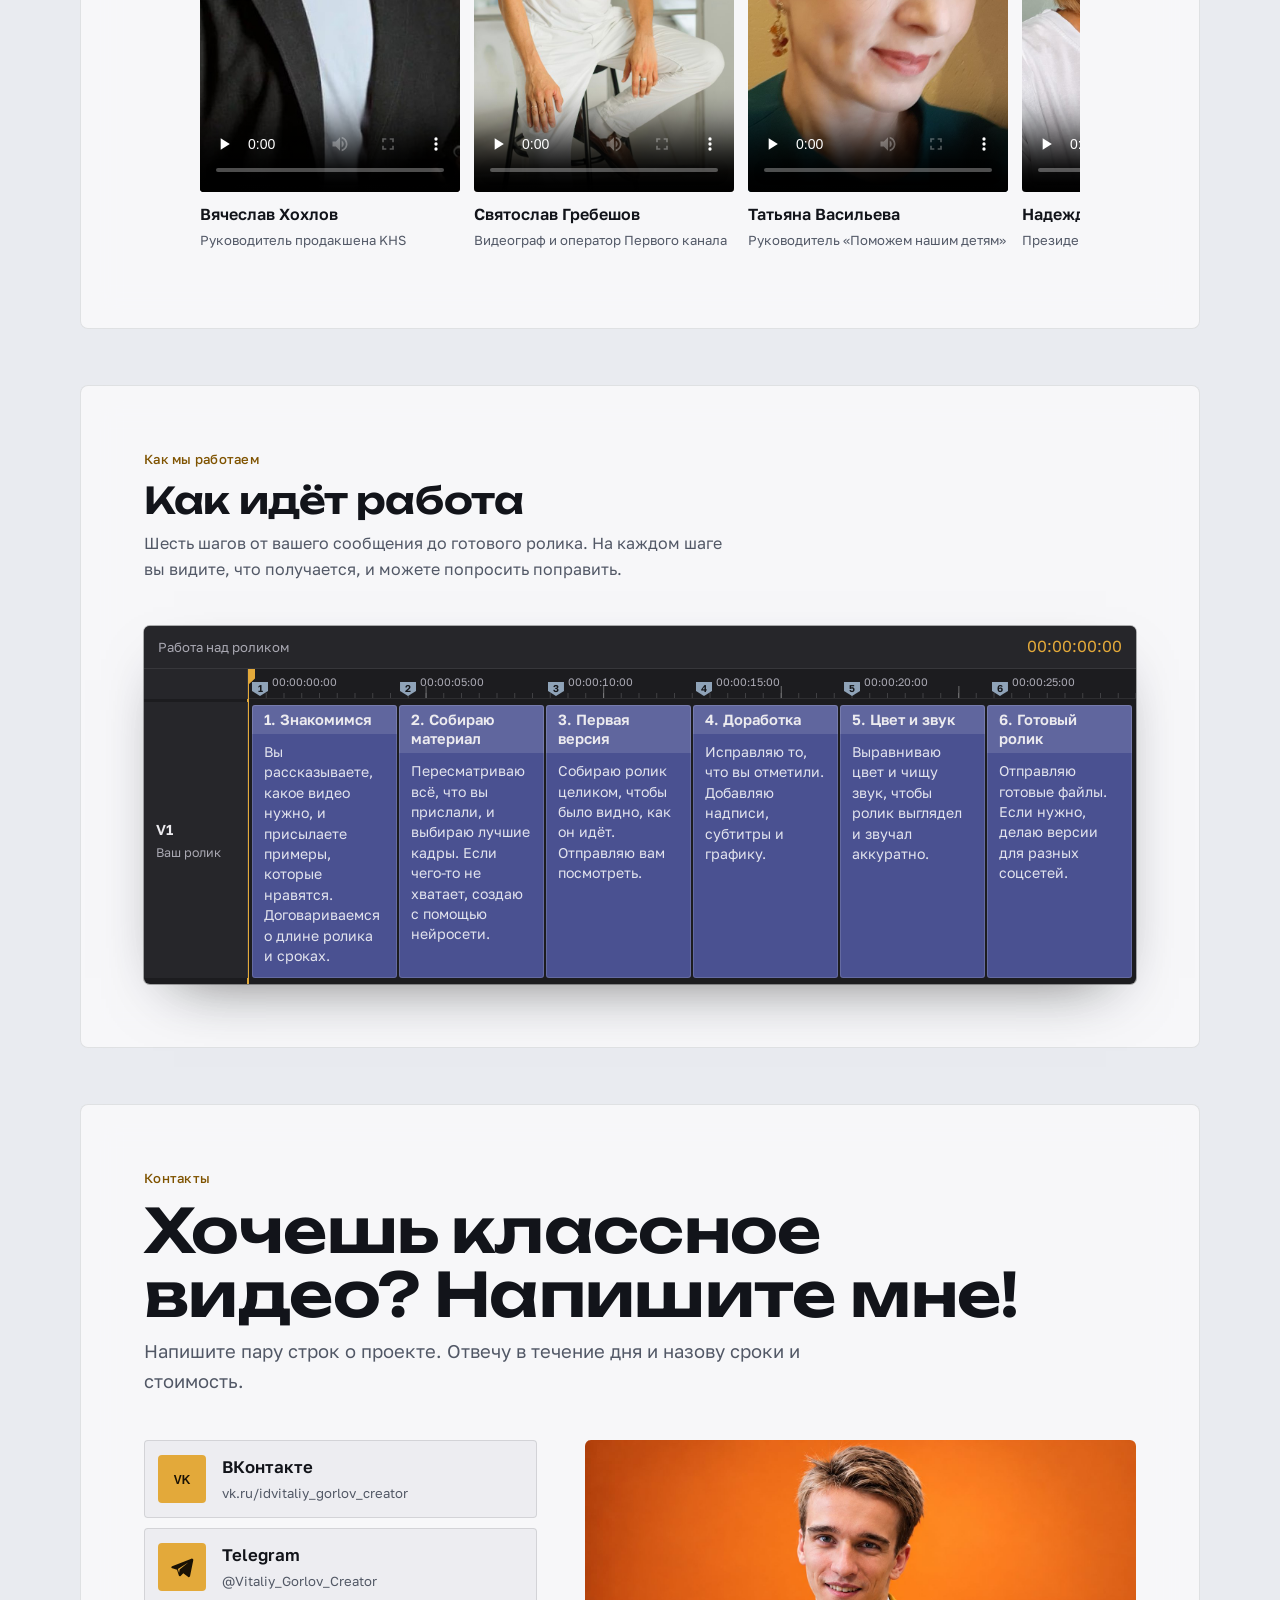
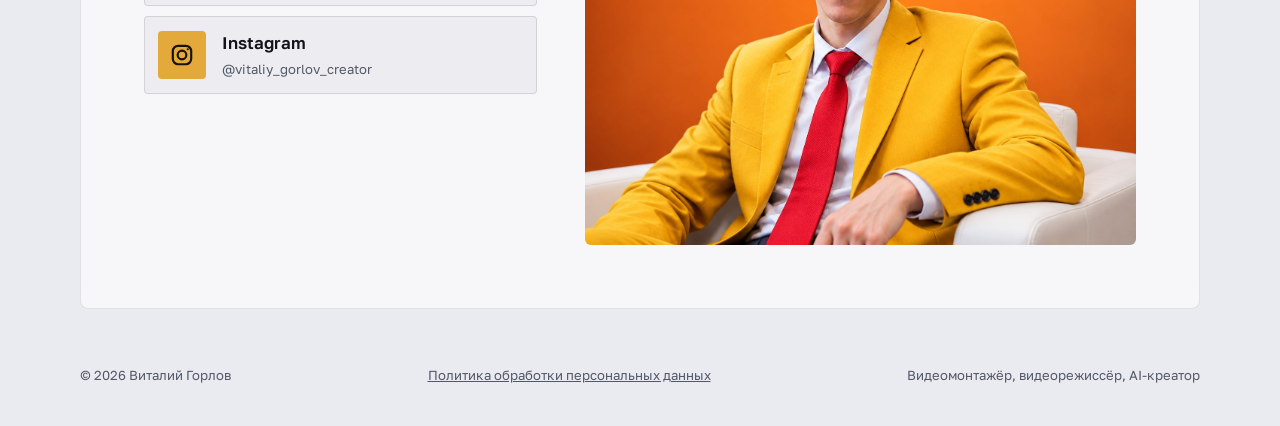
==== commit 31d207ff: "Анкета: Яндекс Форма в окне «Давайте познакомимся» вместо Web3Forms Co-Authored-By: Claude Opus 5.5 " ====
--- a/index.html
+++ b/index.html
@@ -368,54 +368,14 @@
 </footer>
 
 <!-- Анкета заявки. Открывается кнопкой «Заказать видео» (любая ссылка с data-order).
-     Отправка — через Web3Forms на почту владельца (assets/order.js). -->
+     Сама анкета — Яндекс Форма во встроенном окне; ответы приходят владельцу на почту.
+     Ссылка на форму задаётся в assets/order.js (FORM_URL). -->
 <dialog class="order" id="order" aria-labelledby="order-title">
   <button class="order-close" type="button" aria-label="Закрыть анкету">✕</button>
   <div class="order-body">
     <h2 id="order-title">Давайте познакомимся</h2>
-    <form class="order-form" action="https://api.web3forms.com/submit" method="POST" novalidate>
-      <p class="order-note">Обязательно: имя и Telegram или VK, чтобы я мог вам ответить.</p>
-
-      <div class="field">
-        <label for="f-name">1. Как вас зовут?</label>
-        <input id="f-name" name="Имя" type="text" autocomplete="name" maxlength="80" required aria-describedby="e-name">
-        <span class="field-err" id="e-name"></span>
-      </div>
-      <div class="field">
-        <label for="f-tg">2. Ссылка на Telegram</label>
-        <input id="f-tg" name="Telegram" type="text" inputmode="url" autocomplete="off" maxlength="100" placeholder="@ваш_ник или t.me/ваш_ник" aria-describedby="e-contact">
-      </div>
-      <div class="field">
-        <label for="f-vk">3. Ссылка на ваш профиль VK</label>
-        <input id="f-vk" name="VK" type="text" inputmode="url" autocomplete="off" maxlength="150" placeholder="vk.com/ваш_профиль" aria-describedby="e-contact">
-        <span class="field-err" id="e-contact"></span>
-      </div>
-      <div class="field">
-        <label for="f-idea">4. Напишите кратко о своей идее</label>
-        <textarea id="f-idea" name="Идея" rows="4" maxlength="1500" placeholder="Какой ролик нужен, для чего, к какому сроку"></textarea>
-      </div>
-
-      <div class="field check">
-        <input id="f-agree" type="checkbox" required aria-describedby="e-agree">
-        <label for="f-agree">Я согласен(на) на обработку моих персональных данных в соответствии с <a href="politika.html" target="_blank" rel="noopener">Политикой обработки персональных данных</a></label>
-        <span class="field-err" id="e-agree"></span>
-      </div>
-
-      <!-- служебные поля Web3Forms: ключ формы (письма приходят на vitali050601@yandex.ru), тема письма;
-           botcheck — ловушка для спам-ботов, люди её не видят -->
-      <input type="hidden" name="access_key" value="d2538245-e579-46df-8de7-cf68a802e467">
-      <input type="hidden" name="subject" value="Новая заявка с сайта">
-      <input type="hidden" name="from_name" value="Сайт Виталия Горлова">
-      <input class="hp" type="checkbox" name="botcheck" tabindex="-1" autocomplete="off" aria-hidden="true">
-
-      <button class="btn btn-red order-send" type="submit">Отправить анкету</button>
-      <p class="order-status" role="status" aria-live="polite"></p>
-    </form>
-    <div class="order-done" hidden>
-      <p class="order-done-title">Анкета отправлена!</p>
-      <p>Спасибо. Я прочитаю её и напишу вам в течение дня.</p>
-      <button class="btn order-ok" type="button">Хорошо</button>
-    </div>
+    <div class="order-frame"></div>
+    <p class="order-alt">Если анкета не открылась, напишите мне в Telegram: <a href="https://t.me/Vitaliy_Gorlov_Creator" target="_blank" rel="noopener">@Vitaliy_Gorlov_Creator</a></p>
   </div>
 </dialog>
 <!-- плеер работ: открывается поверх страницы на весь экран -->
--- a/assets/site.css
+++ b/assets/site.css
@@ -503,7 +503,7 @@
 }
 html.order-open { overflow: hidden; }
 .order {
-  width: min(560px, calc(100vw - 24px)); max-height: calc(100dvh - 24px);
+  width: min(680px, calc(100vw - 24px)); max-height: calc(100dvh - 24px);
   padding: 0; border: 0; border-radius: 8px;
   background: var(--bg); color: var(--ink);
   box-shadow: 0 30px 80px -20px rgba(0, 0, 0, 0.6), inset 0 0 0 1px var(--panel-line);
@@ -519,37 +519,12 @@
   background: var(--cell); color: var(--ink); font-size: 1.1rem; cursor: pointer;
 }
 .order-close:hover { background: var(--line); }
-.order-form { display: grid; gap: 16px; }
-.order-form[hidden], .order-done[hidden] { display: none; }
-.order-note { margin: 0; font-size: var(--s-5); color: var(--muted); text-align: center; }
-.field { display: grid; gap: 6px; }
-.field label { font-weight: 500; }
-.field input[type="text"], .field textarea {
-  width: 100%; padding: 12px 14px;
-  font: inherit; color: var(--ink);
-  background: var(--cell);
-  border: 1px solid var(--line); border-radius: 4px;
-}
-.field textarea { resize: vertical; min-height: 104px; }
-.field input::placeholder, .field textarea::placeholder { color: var(--muted); opacity: 0.8; }
-.field input:focus-visible, .field textarea:focus-visible { outline: 2px solid var(--accent); outline-offset: 1px; }
-.field [aria-invalid="true"] { border-color: var(--red); }
-.field-err { color: var(--red-text); font-size: var(--s-5); }
-.field-err:empty { display: none; }
-.field.check { grid-template-columns: auto 1fr; align-items: start; column-gap: 10px; }
-.field.check input { width: 20px; height: 20px; margin: 3px 0 0; accent-color: var(--red); }
-.field.check input:focus-visible { outline: 2px solid var(--accent); outline-offset: 2px; }
-.field.check label { font-weight: 400; font-size: var(--s-5); color: var(--muted); }
-.field.check .field-err { grid-column: 1 / -1; }
-.hp { position: absolute; left: -9999px; width: 1px; height: 1px; opacity: 0; }
-.order-send { width: 100%; margin-top: 4px; border: 0; font-family: inherit; cursor: pointer; }
-.order-send:disabled { opacity: 0.7; cursor: progress; transform: none; }
-.order-status { margin: 0; color: var(--red-text); font-size: var(--s-5); }
-.order-status:empty { display: none; }
-.order-done { text-align: center; display: grid; gap: 8px; justify-items: center; padding-block: 12px 8px; }
-.order-done p { margin: 0; }
-.order-done-title { font-family: var(--f-display); font-weight: 600; font-size: 1.3rem; }
-.order-ok { margin-top: 12px; border: 0; font-family: inherit; cursor: pointer; }
+/* Яндекс Форма всегда на белом фоне — даём ей белую подложку, чтобы и в тёмной теме это выглядело аккуратно */
+.order-frame { background: #fff; border-radius: 6px; overflow: hidden; }
+.order-frame iframe { display: block; width: 100%; min-height: 560px; border: 0; }
+.order-frame .todo { margin: 0; padding: 24px; color: #7f5300; }
+.order-alt { margin: 16px 0 0; font-size: var(--s-5); color: var(--muted); text-align: center; }
+.order-alt a { color: var(--accent-ink); }
 
 footer {
   display: flex; flex-wrap: wrap; justify-content: space-between; gap: 8px 24px;
